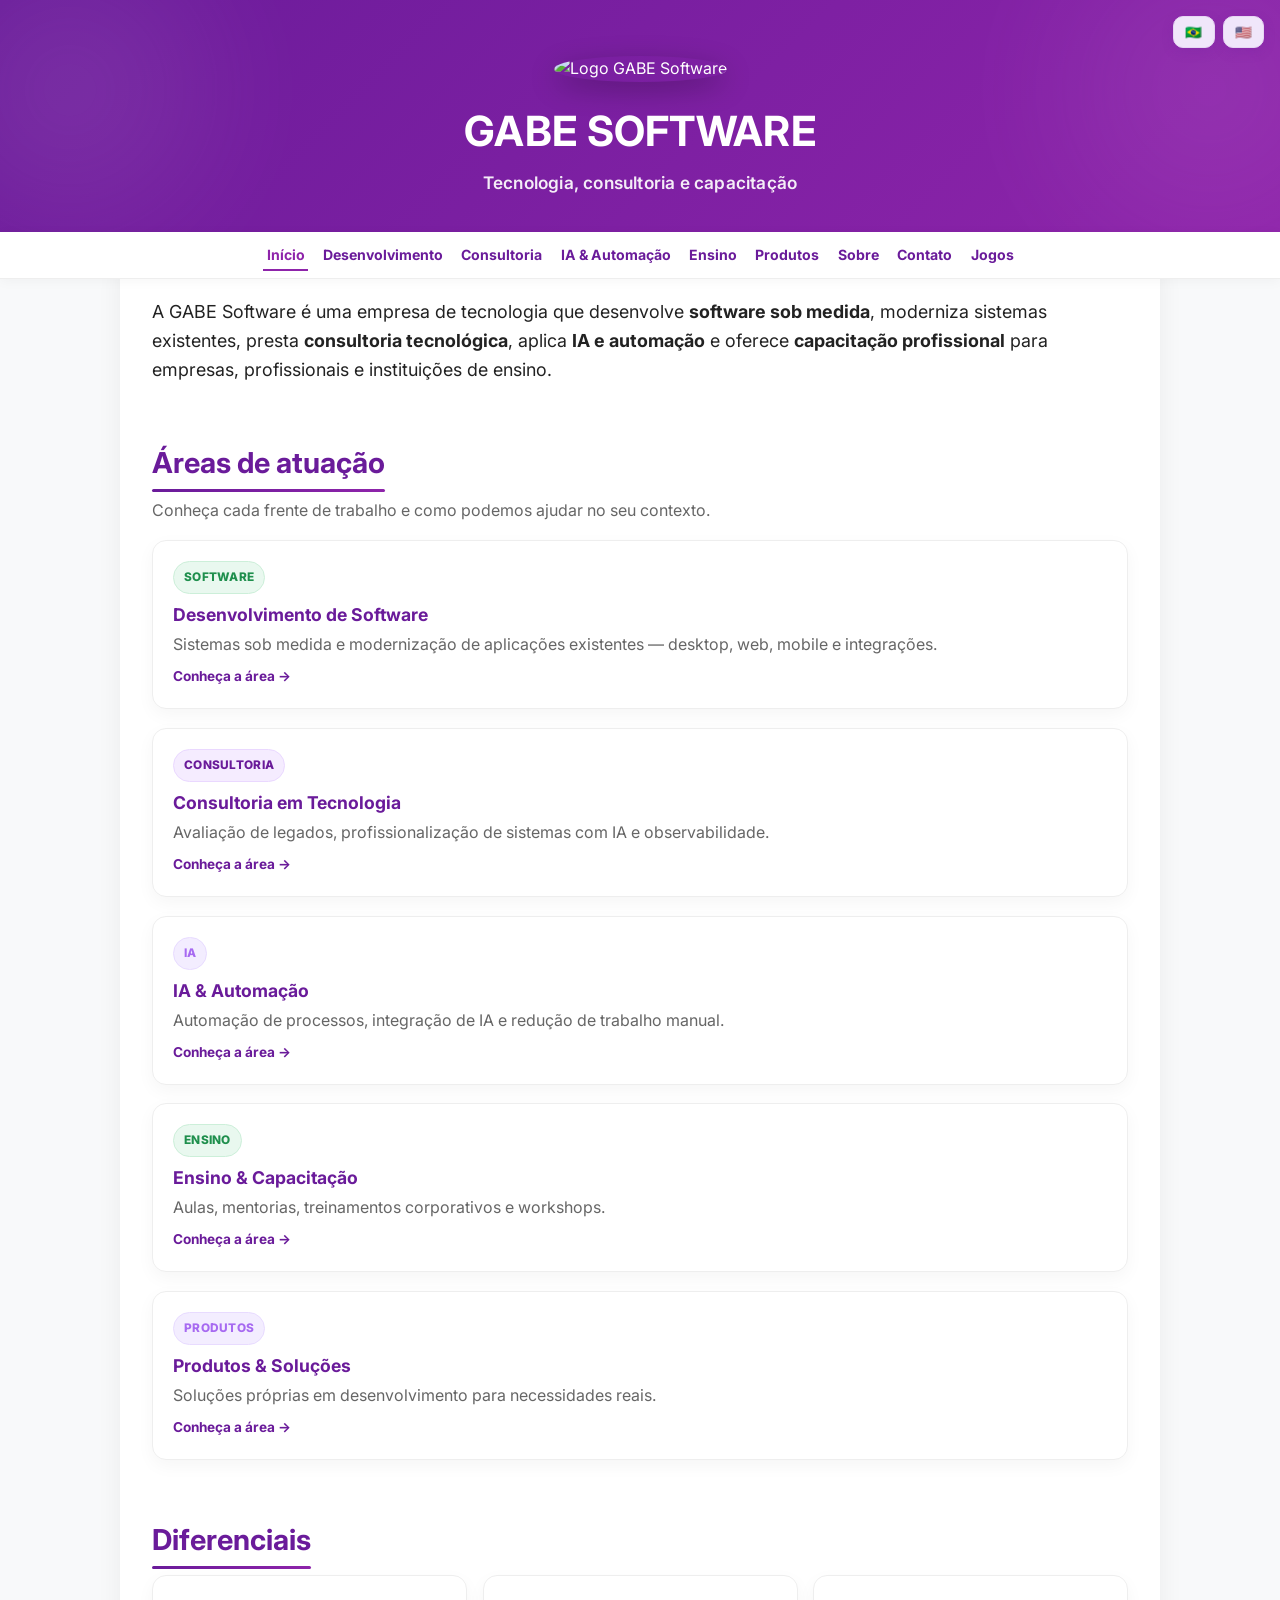
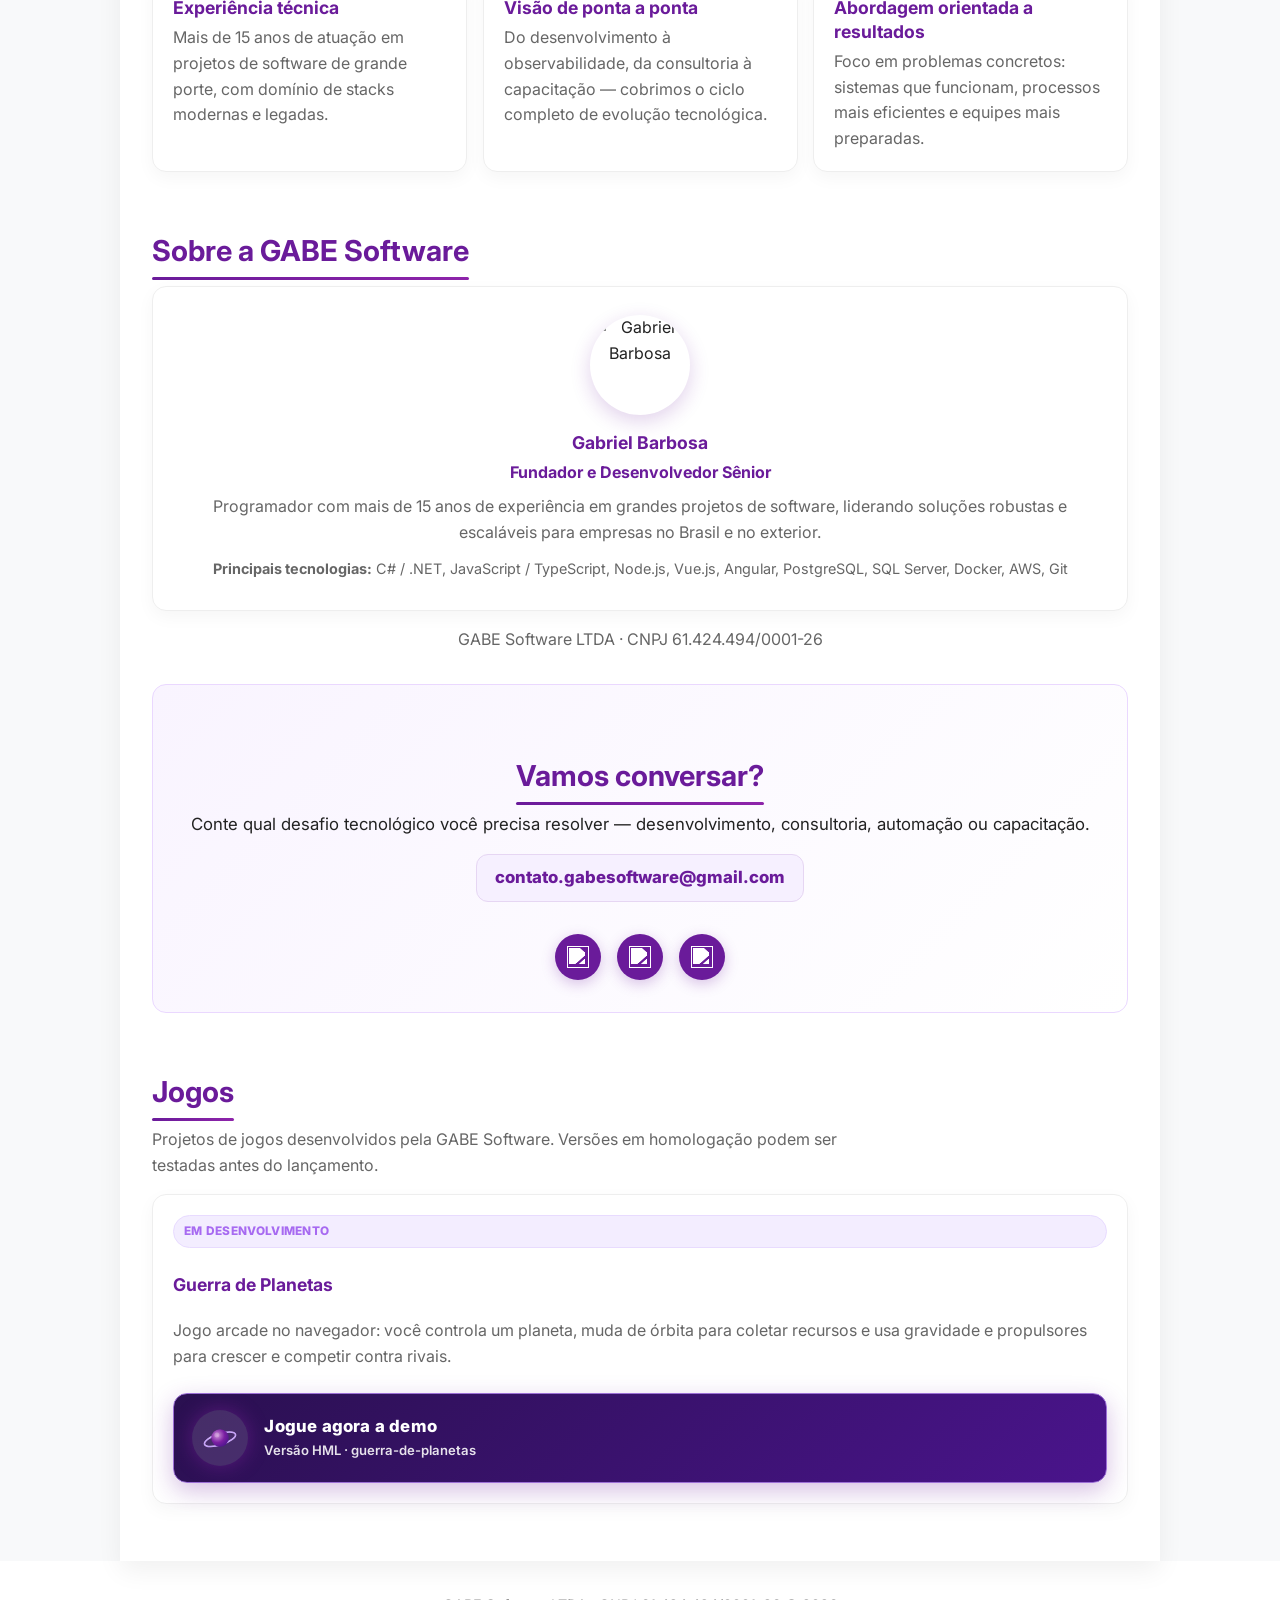
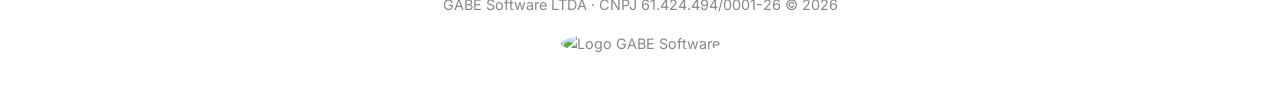
==== index.html @ 39334a06 "Adiciona seção Jogos com demo de Guerra de Planetas e melhora layout das áreas. Inclui CTA com ícone" ====
<!DOCTYPE html>
<html lang="pt-br">
<head>
  <meta charset="UTF-8">
  <meta name="viewport" content="width=device-width, initial-scale=1.0">
  <title>GABE Software — Tecnologia, Consultoria e Capacitação</title>
  <meta name="description" content="GABE Software: desenvolvimento de sistemas sob medida, consultoria em tecnologia, IA & automação e capacitação profissional.">
  <link rel="canonical" href="https://gabesoftware.com.br/">
  <meta property="og:type" content="website">
  <meta property="og:url" content="https://gabesoftware.com.br/">
  <meta property="og:title" content="GABE Software — Tecnologia, Consultoria e Capacitação">
  <meta property="og:description" content="Desenvolvemos software, prestamos consultoria tecnológica, aplicamos IA & automação e oferecemos capacitação profissional.">
  <meta property="og:locale" content="pt_BR">
  <meta name="twitter:card" content="summary">
  <meta name="twitter:title" content="GABE Software — Tecnologia, Consultoria e Capacitação">
  <meta name="twitter:description" content="Desenvolvemos software, prestamos consultoria tecnológica, aplicamos IA & automação e oferecemos capacitação profissional.">
  <link href="https://fonts.googleapis.com/css2?family=Inter:wght@400;600;700;800&display=swap" rel="stylesheet">
  <link rel="stylesheet" href="css/styles.css">
</head>
<body>
  <a class="skip-link" href="#conteudo" id="skip-link">Ir para o conteúdo</a>

  <header>
    <div class="shine" aria-hidden="true"></div>
    <a href="index.html" class="logo-link">
      <img src="https://lh3.googleusercontent.com/a/ACg8ocIJ2pSbI6fZlYWzQ0Q6W_1BLcl6Nfvpz5AfNLEiyL9qdzgXlg0=s324-c-no" alt="Logo GABE Software">
      <h1>GABE SOFTWARE</h1>
    </a>
    <p class="sub" id="hero-sub">Tecnologia, consultoria e capacitação</p>
    <div class="language-buttons">
      <button onclick="setLanguage('pt')" aria-label="Português">🇧🇷</button>
      <button onclick="setLanguage('en')" aria-label="English">🇺🇸</button>
    </div>
  </header>

  <nav class="site-nav" aria-label="Navegação principal">
    <div class="nav-inner">
      <ul>
        <li><a href="index.html" class="active" id="nav-home">Início</a></li>
        <li><a href="desenvolvimento-de-software.html" id="nav-dev">Desenvolvimento</a></li>
        <li><a href="consultoria-em-tecnologia.html" id="nav-cons">Consultoria</a></li>
        <li><a href="ia-e-automacao.html" id="nav-ia">IA & Automação</a></li>
        <li><a href="ensino-e-capacitacao.html" id="nav-ensino">Ensino</a></li>
        <li><a href="produtos.html" id="nav-prod">Produtos</a></li>
        <li><a href="#sobre" id="nav-sobre">Sobre</a></li>
        <li><a href="#contato" id="nav-contato">Contato</a></li>
        <li><a href="#jogos" id="nav-jogos">Jogos</a></li>
      </ul>
    </div>
  </nav>

  <main class="hero" id="conteudo">
    <p id="intro" class="reveal lead">A GABE Software é uma empresa de tecnologia que desenvolve <strong>software sob medida</strong>, moderniza sistemas existentes, presta <strong>consultoria tecnológica</strong>, aplica <strong>IA e automação</strong> e oferece <strong>capacitação profissional</strong> para empresas, profissionais e instituições de ensino.</p>

    <section id="areas" class="section reveal" aria-labelledby="areas-title">
      <h2 id="areas-title">Áreas de atuação</h2>
      <p class="section-intro" id="areas-intro">Conheça cada frente de trabalho e como podemos ajudar no seu contexto.</p>
      <div class="grid cols-areas">
        <div class="card">
          <span class="badge ok" id="area-dev-badge">Software</span>
          <h3 id="area-dev-title">Desenvolvimento de Software</h3>
          <p id="area-dev-desc" class="muted">Sistemas sob medida e modernização de aplicações existentes — desktop, web, mobile e integrações.</p>
          <a class="area-link" href="desenvolvimento-de-software.html" id="area-dev-link">Conheça a área →</a>
        </div>
        <div class="card">
          <span class="badge" id="area-cons-badge">Consultoria</span>
          <h3 id="area-cons-title">Consultoria em Tecnologia</h3>
          <p id="area-cons-desc" class="muted">Avaliação de legados, profissionalização de sistemas com IA e observabilidade.</p>
          <a class="area-link" href="consultoria-em-tecnologia.html" id="area-cons-link">Conheça a área →</a>
        </div>
        <div class="card">
          <span class="badge alt" id="area-ia-badge">IA</span>
          <h3 id="area-ia-title">IA & Automação</h3>
          <p id="area-ia-desc" class="muted">Automação de processos, integração de IA e redução de trabalho manual.</p>
          <a class="area-link" href="ia-e-automacao.html" id="area-ia-link">Conheça a área →</a>
        </div>
        <div class="card">
          <span class="badge ok" id="area-ens-badge">Ensino</span>
          <h3 id="area-ens-title">Ensino & Capacitação</h3>
          <p id="area-ens-desc" class="muted">Aulas, mentorias, treinamentos corporativos e workshops.</p>
          <a class="area-link" href="ensino-e-capacitacao.html" id="area-ens-link">Conheça a área →</a>
        </div>
        <div class="card">
          <span class="badge alt" id="area-prod-badge">Produtos</span>
          <h3 id="area-prod-title">Produtos & Soluções</h3>
          <p id="area-prod-desc" class="muted">Soluções próprias em desenvolvimento para necessidades reais.</p>
          <a class="area-link" href="produtos.html" id="area-prod-link">Conheça a área →</a>
        </div>
      </div>
    </section>

    <section id="diferenciais" class="section reveal" aria-labelledby="diff-title">
      <h2 id="diff-title">Diferenciais</h2>
      <div class="grid cols-3">
        <div class="card">
          <h3 id="diff1-title">Experiência técnica</h3>
          <p id="diff1-desc" class="muted">Mais de 15 anos de atuação em projetos de software de grande porte, com domínio de stacks modernas e legadas.</p>
        </div>
        <div class="card">
          <h3 id="diff2-title">Visão de ponta a ponta</h3>
          <p id="diff2-desc" class="muted">Do desenvolvimento à observabilidade, da consultoria à capacitação — cobrimos o ciclo completo de evolução tecnológica.</p>
        </div>
        <div class="card">
          <h3 id="diff3-title">Abordagem orientada a resultados</h3>
          <p id="diff3-desc" class="muted">Foco em problemas concretos: sistemas que funcionam, processos mais eficientes e equipes mais preparadas.</p>
        </div>
      </div>
    </section>

    <section id="sobre" class="section reveal" aria-labelledby="sobre-title">
      <h2 id="sobre-title">Sobre a GABE Software</h2>
      <div class="card about-card">
        <img src="https://lh3.googleusercontent.com/a/ACg8ocIrb-0xCdJXasK3BKiHQS0TIM_epswzM1bJBRz55nNt8JC6KfsaVQ=s324-c-no" alt="Gabriel Barbosa">
        <h3>Gabriel Barbosa</h3>
        <p class="role" id="about-role">Fundador e Desenvolvedor Sênior</p>
        <p id="about-bio" class="muted">Programador com mais de 15 anos de experiência em grandes projetos de software, liderando soluções robustas e escaláveis para empresas no Brasil e no exterior.</p>
        <p class="tech-tags"><strong id="about-tech-label">Principais tecnologias:</strong> C# / .NET, JavaScript / TypeScript, Node.js, Vue.js, Angular, PostgreSQL, SQL Server, Docker, AWS, Git</p>
      </div>
      <p id="about-company" class="muted" style="margin-top:1rem; text-align:center">GABE Software LTDA · CNPJ 61.424.494/0001-26</p>
    </section>

    <section id="contato" class="section reveal" aria-labelledby="contact-title">
      <div class="cta-box">
        <h2 id="contact-title">Vamos conversar?</h2>
        <p id="contact-desc">Conte qual desafio tecnológico você precisa resolver — desenvolvimento, consultoria, automação ou capacitação.</p>
        <div class="contact">
          <a class="email-link" href="mailto:contato.gabesoftware@gmail.com">contato.gabesoftware@gmail.com</a>
          <div class="social-icons">
            <a href="https://www.linkedin.com/in/gabriel-de-lemos-barbosa/" target="_blank" rel="noopener noreferrer" aria-label="LinkedIn">
              <img src="https://cdn-icons-png.flaticon.com/512/174/174857.png" alt="">
            </a>
            <a href="https://wa.me/5521973036099" target="_blank" rel="noopener noreferrer" aria-label="WhatsApp">
              <img src="https://cdn-icons-png.flaticon.com/512/733/733585.png" alt="">
            </a>
            <a href="https://twitter.com/gabesoftware" target="_blank" rel="noopener noreferrer" aria-label="Twitter/X">
              <img src="https://cdn-icons-png.flaticon.com/512/733/733579.png" alt="">
            </a>
          </div>
        </div>
      </div>
    </section>

    <section id="jogos" class="section reveal" aria-labelledby="jogos-title">
      <h2 id="jogos-title">Jogos</h2>
      <p class="section-intro" id="jogos-intro">Projetos de jogos desenvolvidos pela GABE Software. Versões em homologação podem ser testadas antes do lançamento.</p>
      <div class="grid cols-areas">
        <div class="card game-card">
          <span class="badge alt" id="game-gdp-badge">Em desenvolvimento</span>
          <h3 id="game-gdp-title">Guerra de Planetas</h3>
          <p id="game-gdp-desc" class="muted">Jogo arcade no navegador: você controla um planeta, muda de órbita para coletar recursos e usa gravidade e propulsores para crescer e competir contra rivais.</p>
          <a class="game-demo-link" href="guerra-de-planetas.html" aria-labelledby="game-gdp-link game-gdp-title">
            <span class="game-demo-icon" aria-hidden="true">
              <svg viewBox="0 0 64 64" fill="none" xmlns="http://www.w3.org/2000/svg">
                <ellipse cx="32" cy="34" rx="26" ry="9" stroke="#e1c4ff" stroke-width="2.5" transform="rotate(-18 32 34)" opacity=".95"/>
                <ellipse cx="32" cy="34" rx="26" ry="9" stroke="#b388ff" stroke-width="1.5" transform="rotate(-18 32 34)" opacity=".55"/>
                <circle cx="32" cy="32" r="14" fill="url(#planet-core)"/>
                <circle cx="27" cy="27" r="4" fill="#fff" opacity=".22"/>
                <defs>
                  <radialGradient id="planet-core" cx="0.35" cy="0.35" r="0.75">
                    <stop offset="0%" stop-color="#ce93d8"/>
                    <stop offset="55%" stop-color="#7b1fa2"/>
                    <stop offset="100%" stop-color="#4a148c"/>
                  </radialGradient>
                </defs>
              </svg>
            </span>
            <span class="game-demo-text">
              <span class="game-demo-cta" id="game-gdp-link">Jogue agora a demo</span>
              <span class="game-demo-hint" id="game-gdp-hint">Versão HML · guerra-de-planetas</span>
            </span>
          </a>
        </div>
      </div>
    </section>
  </main>

  <footer>
    GABE Software LTDA · CNPJ 61.424.494/0001-26 © <span id="year"></span><br>
    <img class="footer-logo" src="https://lh3.googleusercontent.com/a/ACg8ocIJ2pSbI6fZlYWzQ0Q6W_1BLcl6Nfvpz5AfNLEiyL9qdzgXlg0=s324-c-no" alt="Logo GABE Software">
  </footer>

  <script src="js/common.js"></script>
  <script>
    const pageTranslations = {
      pt: {
        metaTitle: 'GABE Software — Tecnologia, Consultoria e Capacitação',
        metaDesc: 'GABE Software: desenvolvimento de sistemas sob medida, consultoria em tecnologia, IA & automação e capacitação profissional.',
        ogTitle: 'GABE Software — Tecnologia, Consultoria e Capacitação',
        ogDesc: 'Desenvolvemos software, prestamos consultoria tecnológica, aplicamos IA & automação e oferecemos capacitação profissional.',
        contactDesc: 'Conte qual desafio tecnológico você precisa resolver — desenvolvimento, consultoria, automação ou capacitação.',
        intro: 'A GABE Software é uma empresa de tecnologia que desenvolve <strong>software sob medida</strong>, moderniza sistemas existentes, presta <strong>consultoria tecnológica</strong>, aplica <strong>IA e automação</strong> e oferece <strong>capacitação profissional</strong> para empresas, profissionais e instituições de ensino.',
        areasTitle: 'Áreas de atuação',
        areasIntro: 'Conheça cada frente de trabalho e como podemos ajudar no seu contexto.',
        areaDevBadge: 'Software', areaDevTitle: 'Desenvolvimento de Software', areaDevDesc: 'Sistemas sob medida e modernização de aplicações existentes — desktop, web, mobile e integrações.', areaDevLink: 'Conheça a área →',
        areaConsBadge: 'Consultoria', areaConsTitle: 'Consultoria em Tecnologia', areaConsDesc: 'Avaliação de legados, profissionalização de sistemas com IA e observabilidade.', areaConsLink: 'Conheça a área →',
        areaIaBadge: 'IA', areaIaTitle: 'IA & Automação', areaIaDesc: 'Automação de processos, integração de IA e redução de trabalho manual.', areaIaLink: 'Conheça a área →',
        areaEnsBadge: 'Ensino', areaEnsTitle: 'Ensino & Capacitação', areaEnsDesc: 'Aulas, mentorias, treinamentos corporativos e workshops.', areaEnsLink: 'Conheça a área →',
        areaProdBadge: 'Produtos', areaProdTitle: 'Produtos & Soluções', areaProdDesc: 'Soluções próprias em desenvolvimento para necessidades reais.', areaProdLink: 'Conheça a área →',
        diffTitle: 'Diferenciais',
        diff1Title: 'Experiência técnica', diff1Desc: 'Mais de 15 anos de atuação em projetos de software de grande porte, com domínio de stacks modernas e legadas.',
        diff2Title: 'Visão de ponta a ponta', diff2Desc: 'Do desenvolvimento à observabilidade, da consultoria à capacitação — cobrimos o ciclo completo de evolução tecnológica.',
        diff3Title: 'Abordagem orientada a resultados', diff3Desc: 'Foco em problemas concretos: sistemas que funcionam, processos mais eficientes e equipes mais preparadas.',
        sobreTitle: 'Sobre a GABE Software',
        aboutRole: 'Fundador e Desenvolvedor Sênior',
        aboutBio: 'Programador com mais de 15 anos de experiência em grandes projetos de software, liderando soluções robustas e escaláveis para empresas no Brasil e no exterior.',
        aboutTechLabel: 'Principais tecnologias:',
        aboutCompany: 'GABE Software LTDA · CNPJ 61.424.494/0001-26',
        contactTitle: 'Vamos conversar?',
        navJogos: 'Jogos',
        jogosTitle: 'Jogos',
        jogosIntro: 'Projetos de jogos desenvolvidos pela GABE Software. Versões em homologação podem ser testadas antes do lançamento.',
        gameGdpBadge: 'Em desenvolvimento',
        gameGdpTitle: 'Guerra de Planetas',
        gameGdpDesc: 'Jogo arcade no navegador: você controla um planeta, muda de órbita para coletar recursos e usa gravidade e propulsores para crescer e competir contra rivais.',
        gameGdpLink: 'Jogue agora a demo',
        gameGdpHint: 'Versão HML · guerra-de-planetas'
      },
      en: {
        metaTitle: 'GABE Software — Technology, Consulting and Training',
        metaDesc: 'GABE Software: custom software development, technology consulting, AI & automation, and professional training.',
        ogTitle: 'GABE Software — Technology, Consulting and Training',
        ogDesc: 'We build software, provide technology consulting, apply AI & automation, and offer professional training.',
        contactDesc: 'Tell us what technology challenge you need to solve — development, consulting, automation, or training.',
        intro: 'GABE Software is a technology company that builds <strong>custom software</strong>, modernizes existing systems, provides <strong>technology consulting</strong>, applies <strong>AI and automation</strong>, and offers <strong>professional training</strong> for companies, professionals, and educational institutions.',
        areasTitle: 'Areas of expertise',
        areasIntro: 'Explore each area of work and how we can help in your context.',
        areaDevBadge: 'Software', areaDevTitle: 'Software Development', areaDevDesc: 'Custom systems and modernization of existing applications — desktop, web, mobile, and integrations.', areaDevLink: 'Explore area →',
        areaConsBadge: 'Consulting', areaConsTitle: 'Technology Consulting', areaConsDesc: 'Legacy assessment, AI system professionalization, and observability.', areaConsLink: 'Explore area →',
        areaIaBadge: 'AI', areaIaTitle: 'AI & Automation', areaIaDesc: 'Process automation, AI integration, and reduced manual work.', areaIaLink: 'Explore area →',
        areaEnsBadge: 'Training', areaEnsTitle: 'Education & Training', areaEnsDesc: 'Classes, mentoring, corporate training, and workshops.', areaEnsLink: 'Explore area →',
        areaProdBadge: 'Products', areaProdTitle: 'Products & Solutions', areaProdDesc: 'In-house solutions in development for real needs.', areaProdLink: 'Explore area →',
        diffTitle: 'Highlights',
        diff1Title: 'Technical experience', diff1Desc: 'Over 15 years working on large-scale software projects, with expertise in both modern and legacy stacks.',
        diff2Title: 'End-to-end perspective', diff2Desc: 'From development to observability, consulting to training — we cover the full technology evolution cycle.',
        diff3Title: 'Results-oriented approach', diff3Desc: 'Focus on concrete problems: working systems, more efficient processes, and better-prepared teams.',
        sobreTitle: 'About GABE Software',
        aboutRole: 'Founder and Senior Developer',
        aboutBio: 'Developer with over 15 years of experience in large software projects, leading robust and scalable solutions for companies in Brazil and abroad.',
        aboutTechLabel: 'Key technologies:',
        aboutCompany: 'GABE Software LTDA · CNPJ 61.424.494/0001-26',
        contactTitle: 'Let\'s talk?',
        navJogos: 'Games',
        jogosTitle: 'Games',
        jogosIntro: 'Game projects developed by GABE Software. Staging builds can be tried before release.',
        gameGdpBadge: 'In development',
        gameGdpTitle: 'Guerra de Planetas',
        gameGdpDesc: 'Browser arcade game: control a planet, shift orbits to collect resources, and use gravity and thrusters to grow and compete against rivals.',
        gameGdpLink: 'Play the demo now',
        gameGdpHint: 'HML build · guerra-de-planetas'
      }
    };

    const pageTextIds = [
      ['intro','intro'], ['areas-title','areasTitle'], ['areas-intro','areasIntro'],
      ['area-dev-badge','areaDevBadge'], ['area-dev-title','areaDevTitle'], ['area-dev-desc','areaDevDesc'], ['area-dev-link','areaDevLink'],
      ['area-cons-badge','areaConsBadge'], ['area-cons-title','areaConsTitle'], ['area-cons-desc','areaConsDesc'], ['area-cons-link','areaConsLink'],
      ['area-ia-badge','areaIaBadge'], ['area-ia-title','areaIaTitle'], ['area-ia-desc','areaIaDesc'], ['area-ia-link','areaIaLink'],
      ['area-ens-badge','areaEnsBadge'], ['area-ens-title','areaEnsTitle'], ['area-ens-desc','areaEnsDesc'], ['area-ens-link','areaEnsLink'],
      ['area-prod-badge','areaProdBadge'], ['area-prod-title','areaProdTitle'], ['area-prod-desc','areaProdDesc'], ['area-prod-link','areaProdLink'],
      ['diff-title','diffTitle'], ['diff1-title','diff1Title'], ['diff1-desc','diff1Desc'], ['diff2-title','diff2Title'], ['diff2-desc','diff2Desc'], ['diff3-title','diff3Title'], ['diff3-desc','diff3Desc'],
      ['sobre-title','sobreTitle'], ['about-role','aboutRole'], ['about-bio','aboutBio'], ['about-tech-label','aboutTechLabel'], ['about-company','aboutCompany'],
      ['nav-jogos','navJogos'], ['jogos-title','jogosTitle'], ['jogos-intro','jogosIntro'],
      ['game-gdp-badge','gameGdpBadge'], ['game-gdp-title','gameGdpTitle'], ['game-gdp-desc','gameGdpDesc'], ['game-gdp-link','gameGdpLink'], ['game-gdp-hint','gameGdpHint'],
      ['contact-title','contactTitle'], ['contact-desc','contactDesc']
    ];

    function setLanguage(lang) {
      applySiteLanguage(lang, pageTranslations, pageTextIds);
    }
  </script>
</body>
</html>
---- css/styles.css ----
* { margin: 0; padding: 0; box-sizing: border-box; font-family: 'Inter', sans-serif; }
:root{
  --purple:#6a1b9a; --purple-2:#8e24aa; --ink:#222; --bg:#f8f9fa; --card:#fff; --muted:#666; --border:#eee;
  --radius:14px; --shadow:0 10px 26px rgba(0,0,0,.06); --shadow-soft:0 6px 18px rgba(0,0,0,.04);
  --speed:220ms; --curve:cubic-bezier(.2,.8,.2,1);
}
html { scroll-behavior: smooth; }
body { background-color: var(--bg); color: var(--ink); line-height: 1.6; overflow-x:hidden }

.skip-link { position:absolute; left:-9999px; top:auto; width:1px; height:1px; overflow:hidden; }
.skip-link:focus { position:fixed; top:1rem; left:1rem; width:auto; height:auto; padding:.6rem 1rem; background:#fff; color:var(--purple); border-radius:8px; z-index:100; box-shadow:var(--shadow); font-weight:700; }

header { position:relative; background: linear-gradient(135deg, var(--purple), var(--purple-2)); color: #fff; padding: 3.5rem 2rem 2.25rem; text-align: center; overflow:hidden; }
header:before, header:after{content:""; position:absolute; border-radius:50%; filter:blur(40px); opacity:.28; pointer-events:none}
header:before{width:420px; height:420px; left:-140px; top:-120px; background: radial-gradient(closest-side, #ffffff55, transparent)}
header:after{width:460px; height:460px; right:-160px; top:-140px; background: radial-gradient(closest-side, #ffd7ff55, transparent)}
.shine{ position:absolute; inset:0; background:linear-gradient(120deg, transparent 35%, rgba(255,255,255,.18), transparent 65%); transform:translateX(-100%); animation: shine 10s linear infinite; mix-blend-mode:soft-light }
@keyframes shine{ to{ transform:translateX(100%)} }

header img { width: 96px; height: 96px; border-radius: 50%; margin-bottom: 1rem; object-fit: cover; box-shadow:0 8px 28px rgba(0,0,0,.25); transform: translateZ(0); }
header a.logo-link { display:inline-block; text-decoration:none; color:inherit; }
h1 { font-size: clamp(2rem, 4.6vw, 2.6rem); margin-bottom: .35rem; letter-spacing: .3px; }
.sub{ opacity:.92; font-weight:600; letter-spacing:.2px; font-size: clamp(.95rem, 2.2vw, 1.08rem); max-width:640px; margin:0 auto; line-height:1.5 }

.language-buttons { position: absolute; top: 1rem; right: 1rem; display: flex; gap: .5rem; z-index:2 }
.language-buttons button { background-color: #f0e6fa; color: var(--purple); border: 1px solid #e6d6f3; padding: 0.45rem 0.7rem; border-radius: 10px; font-weight: 700; cursor: pointer; transition: transform var(--speed) var(--curve), background-color var(--speed) var(--curve), box-shadow var(--speed) var(--curve); box-shadow:0 4px 12px rgba(106,27,154,.18) }
.language-buttons button:hover { background: #e6d6f3; transform: translateY(-1px); }

.site-nav { background: rgba(255,255,255,.97); border-bottom:1px solid var(--border); position:sticky; top:0; z-index:50; backdrop-filter:blur(8px); box-shadow:0 2px 12px rgba(0,0,0,.04) }
.nav-inner { max-width:1040px; margin:0 auto; padding:.65rem 1rem }
.site-nav ul { list-style:none; display:flex; flex-wrap:wrap; justify-content:center; gap:.35rem .75rem }
.site-nav a { color:var(--purple); text-decoration:none; font-size:.88rem; font-weight:700; padding:.35rem .2rem; border-bottom:2px solid transparent; transition:border-color var(--speed) var(--curve), color var(--speed) var(--curve), background var(--speed) var(--curve); white-space:nowrap }
.site-nav a:hover, .site-nav a:focus { border-bottom-color:var(--purple-2); color:var(--purple-2) }
.site-nav a.active { color:var(--purple-2); border-bottom-color:var(--purple-2) }

.hero { background-color: var(--card); padding: 3.2rem 2rem 3.5rem; margin-top: -2rem; border-radius: 18px 18px 0 0; box-shadow: var(--shadow); max-width: 1040px; margin-left: auto; margin-right: auto; position:relative }
.hero > p, .lead { font-size: 1.12rem; margin-bottom: 1.25rem; color:var(--ink) }

h2 { font-size: clamp(1.4rem, 2.8vw, 1.8rem); margin-top: 2.25rem; margin-bottom: .75rem; color: var(--purple); position:relative; display:inline-block }
h2:after{ content:""; position:absolute; left:0; bottom:-6px; height:3px; width:0; background: linear-gradient(90deg, var(--purple), var(--purple-2)); border-radius:999px; transition:width var(--speed) var(--curve) }
section.reveal.in h2:after, .page-title.reveal.in:after { width:100% }

h3 { font-size: 1.1rem; color: var(--purple); margin-bottom: .35rem; line-height:1.35 }

.section { margin-top: 1.25rem; scroll-margin-top: 4rem; }
.section-intro { color:var(--muted); margin-bottom:1rem; max-width:720px }

.breadcrumb { font-size:.85rem; color:var(--muted); margin-bottom:1.25rem }
.breadcrumb a { color:var(--purple); text-decoration:none; font-weight:600 }
.breadcrumb a:hover { text-decoration:underline }

.page-title { font-size: clamp(1.5rem, 3vw, 2rem); color:var(--purple); margin:0 0 .75rem; position:relative; display:inline-block }
.page-title:after{ content:""; position:absolute; left:0; bottom:-6px; height:3px; width:0; background: linear-gradient(90deg, var(--purple), var(--purple-2)); border-radius:999px; transition:width var(--speed) var(--curve) }

.card { background: var(--card); border: 1px solid var(--border); border-radius: var(--radius); padding: 1.25rem; box-shadow: var(--shadow-soft); transition: transform var(--speed) var(--curve), box-shadow var(--speed) var(--curve), border-color var(--speed) var(--curve); will-change: transform; height:100% }
.card:hover{ transform: translateY(-3px); box-shadow: var(--shadow); border-color:#e7dbff }
.card p:last-child { margin-bottom:0 }

.badge{ display:inline-block; font-size:.74rem; font-weight:800; color: var(--purple); background:#f5ecff; border:1px solid #ead8ff; padding:.38rem .62rem; border-radius:999px; margin-bottom:.55rem; letter-spacing:.3px; text-transform:uppercase }
.badge.alt{ color:#a76af1; background:#f3edff; border-color:#e8dbff }
.badge.ok{ color:#1f8f4d; background:#e9f8ef; border-color:#ccefd9 }

.grid { display: grid; gap: 1rem; }
@media (min-width: 820px) {
  .grid.cols-3 { grid-template-columns: repeat(3, 1fr); }
  .grid.cols-2 { grid-template-columns: repeat(2, 1fr); }
    .grid.cols-5 { grid-template-columns: repeat(5, 1fr); }
    }
    .grid.cols-areas { grid-template-columns: 1fr; gap: 1.15rem; }
@media (max-width: 819px) {
  .grid.cols-3, .grid.cols-2, .grid.cols-5 { grid-template-columns: 1fr; }
}
@media (min-width: 600px) and (max-width: 819px) {
  .grid.cols-5 { grid-template-columns: repeat(2, 1fr); }
}

.service-list { list-style:none; margin:.5rem 0 0; padding:0 }
.service-list li { position:relative; padding:.35rem 0 .35rem 1.1rem; color:var(--muted); font-size:.95rem }
.service-list li:before { content:""; position:absolute; left:0; top:.72rem; width:6px; height:6px; border-radius:50%; background:var(--purple-2) }

.area-link { display:inline-block; margin-top:.5rem; font-size:.85rem; font-weight:700; color:var(--purple); text-decoration:none }
.area-link:hover { text-decoration:underline }

.game-card { display:flex; flex-direction:column; gap:1rem; }
.game-demo-link {
  display:flex; align-items:center; gap:1rem; margin-top:.5rem; padding:1rem 1.15rem;
  background: linear-gradient(135deg, #2a1050, #4a148c); border:1px solid #9c6fd6; border-radius:var(--radius);
  text-decoration:none; color:#fff; box-shadow:0 8px 24px rgba(106,27,154,.28);
  transition: transform var(--speed) var(--curve), box-shadow var(--speed) var(--curve), border-color var(--speed) var(--curve);
}
.game-demo-link:hover { transform: translateY(-2px); box-shadow:0 12px 28px rgba(106,27,154,.35); border-color:#c9a8f0; }
.game-demo-link:focus { outline:2px solid var(--purple-2); outline-offset:2px; }
.game-demo-icon {
  flex:none; width:56px; height:56px; display:flex; align-items:center; justify-content:center;
  background:rgba(255,255,255,.12); border-radius:50%; box-shadow:0 0 20px rgba(142,36,170,.45);
}
.game-demo-icon svg { width:40px; height:40px; display:block; }
.game-demo-text { display:flex; flex-direction:column; align-items:flex-start; gap:.2rem; min-width:0; }
.game-demo-cta { font-size:1.05rem; font-weight:800; letter-spacing:.2px; line-height:1.25; }
.game-demo-hint { font-size:.82rem; opacity:.88; font-weight:600; }
@media (max-width: 767px) {
  .game-demo-link { padding:.9rem 1rem; gap:.85rem; }
  .game-demo-icon { width:50px; height:50px; }
  .game-demo-icon svg { width:36px; height:36px; }
  .game-demo-cta { font-size:.98rem; }
}
@media (hover: none) {
  .game-demo-link:hover { transform:none; }
}

.about-card { display:flex; flex-direction:column; align-items:center; text-align:center; padding:1.75rem }
.about-card img { width:100px; height:100px; border-radius:50%; object-fit:cover; margin-bottom:1rem; box-shadow:0 6px 20px rgba(106,27,154,.2) }
.about-card .role { font-weight:700; color:var(--purple); margin-bottom:.5rem }
.tech-tags { font-size:.9rem; color:var(--muted); margin-top:.75rem; line-height:1.7 }

.products-placeholder { text-align:center; padding:2rem 1.5rem; border:2px dashed #e0d0f0; border-radius:var(--radius); background:#faf7ff }
.products-placeholder p { color:var(--muted); font-size:1.05rem; max-width:520px; margin:0 auto }

.cta-box { background: linear-gradient(135deg, #f9f4ff, #fff); border:1px solid #ead8ff; border-radius:var(--radius); padding:2rem 1.5rem; text-align:center; margin-top:2rem }
.cta-box p { margin-bottom:1rem; font-size:1.05rem }

.contact { text-align: center; margin-top: 1rem; }
.email-link { color: var(--purple); font-weight: 800; font-size: 1.05rem; text-decoration: none; background: #f6f0ff; padding: 0.7rem 1.1rem; border-radius: 12px; display: inline-block; margin-bottom: 1rem; border:1px solid #e6d6f3; transition: transform var(--speed) var(--curve), background var(--speed) var(--curve); max-width:100%; overflow-wrap:anywhere; word-break:break-word; text-align:center; line-height:1.4 }
.email-link:hover { background: #efe2ff; transform: translateY(-1px) }

.social-icons { display: flex; justify-content: center; gap: 1rem; margin-top: 1rem; }
.social-icons a { display: inline-flex; width: 46px; height: 46px; border-radius: 50%; overflow: hidden; background-color: var(--purple); align-items: center; justify-content: center; box-shadow:0 4px 14px rgba(106,27,154,.25); transition: transform var(--speed) var(--curve) }
.social-icons a:hover{ transform: translateY(-2px) }
.social-icons img { width: 22px; height: 22px; object-fit: cover; filter: brightness(0) invert(1); }

footer { background-color: #ffffff; padding: 2rem 1rem; text-align: center; color: #888; font-size: 0.9rem; }
.footer-logo { margin-top: 1rem; width: 50px; height: 50px; border-radius: 50%; object-fit: cover; }
.muted{ color: var(--muted) }

.reveal{ opacity:0; transform: translateY(10px); transition: opacity 420ms var(--curve), transform 420ms var(--curve) }
.reveal.in{ opacity:1; transform: translateY(0) }

@media (max-width: 767px) {
  header { padding: 4.25rem 1rem 1.75rem; }
  header img { width: 72px; height: 72px; margin-bottom: .75rem; }
  h1 { font-size: 1.65rem; letter-spacing: .2px; }
  .sub { font-size: .9rem; padding: 0 .25rem; line-height: 1.45; }
  .language-buttons { top: .65rem; right: .65rem; }
  .language-buttons button { padding: .4rem .55rem; font-size: .95rem; }

  .nav-inner {
    padding: .5rem 0;
    overflow-x: auto;
    -webkit-overflow-scrolling: touch;
    scrollbar-width: none;
    mask-image: linear-gradient(to right, transparent, #000 12px, #000 calc(100% - 12px), transparent);
    -webkit-mask-image: linear-gradient(to right, transparent, #000 12px, #000 calc(100% - 12px), transparent);
  }
  .nav-inner::-webkit-scrollbar { display: none; }
  .site-nav ul {
    flex-wrap: nowrap;
    justify-content: flex-start;
    gap: .4rem;
    padding: 0 1rem;
    width: max-content;
    min-width: 100%;
  }
  .site-nav a {
    font-size: .8rem;
    padding: .45rem .75rem;
    border-bottom: none;
    background: #f5ecff;
    border: 1px solid #ead8ff;
    border-radius: 999px;
  }
  .site-nav a:hover, .site-nav a:focus, .site-nav a.active {
    background: #efe2ff;
    border-color: #dcc8f5;
    border-bottom: none;
  }

  .hero {
    padding: 1.5rem 1rem 2.25rem;
    margin-top: -1rem;
    border-radius: 14px 14px 0 0;
    width: 100%;
  }
  .hero > p, .lead { font-size: .98rem; line-height: 1.55; }
  h2, .page-title { display: block; font-size: 1.3rem; margin-top: 1.75rem; margin-bottom: .65rem; }
  h3 { font-size: 1rem; }
  .section { scroll-margin-top: 3.25rem; margin-top: .75rem; }
  .section-intro { font-size: .92rem; line-height: 1.55; }
  .card { padding: 1rem; }
  .card:hover { transform: none; box-shadow: var(--shadow-soft); border-color: var(--border); }
  .badge { font-size: .68rem; padding: .32rem .55rem; }
  .service-list li { font-size: .9rem; }
  .area-link { font-size: .82rem; }
  .cta-box { padding: 1.35rem 1rem; margin-top: 1.5rem; }
  .cta-box p { font-size: .95rem; }
  .email-link { font-size: .85rem; padding: .65rem .85rem; width: 100%; }
  .products-placeholder { padding: 1.35rem 1rem; }
  .products-placeholder p { font-size: .95rem; }
  .about-card { padding: 1.25rem 1rem; }
  .tech-tags { font-size: .85rem; }
  footer { font-size: .82rem; padding: 1.5rem .75rem; line-height: 1.5; }
}

@media (max-width: 380px) {
  h1 { font-size: 1.45rem; }
  .site-nav a { font-size: .75rem; padding: .4rem .6rem; }
}

@media (min-width: 768px) and (max-width: 819px) {
  .grid.cols-5 { grid-template-columns: repeat(2, 1fr); }
  .hero { padding: 2.5rem 1.5rem 3rem; }
}

@media (hover: none) {
  .card:hover { transform: none; }
  .email-link:hover, .social-icons a:hover, .language-buttons button:hover { transform: none; }
}

@media (prefers-reduced-motion: reduce){
  html { scroll-behavior: auto; }
  .shine{ animation:none }
  .card, .email-link, .social-icons a{ transition:none }
  .reveal{ opacity:1; transform:none }
}
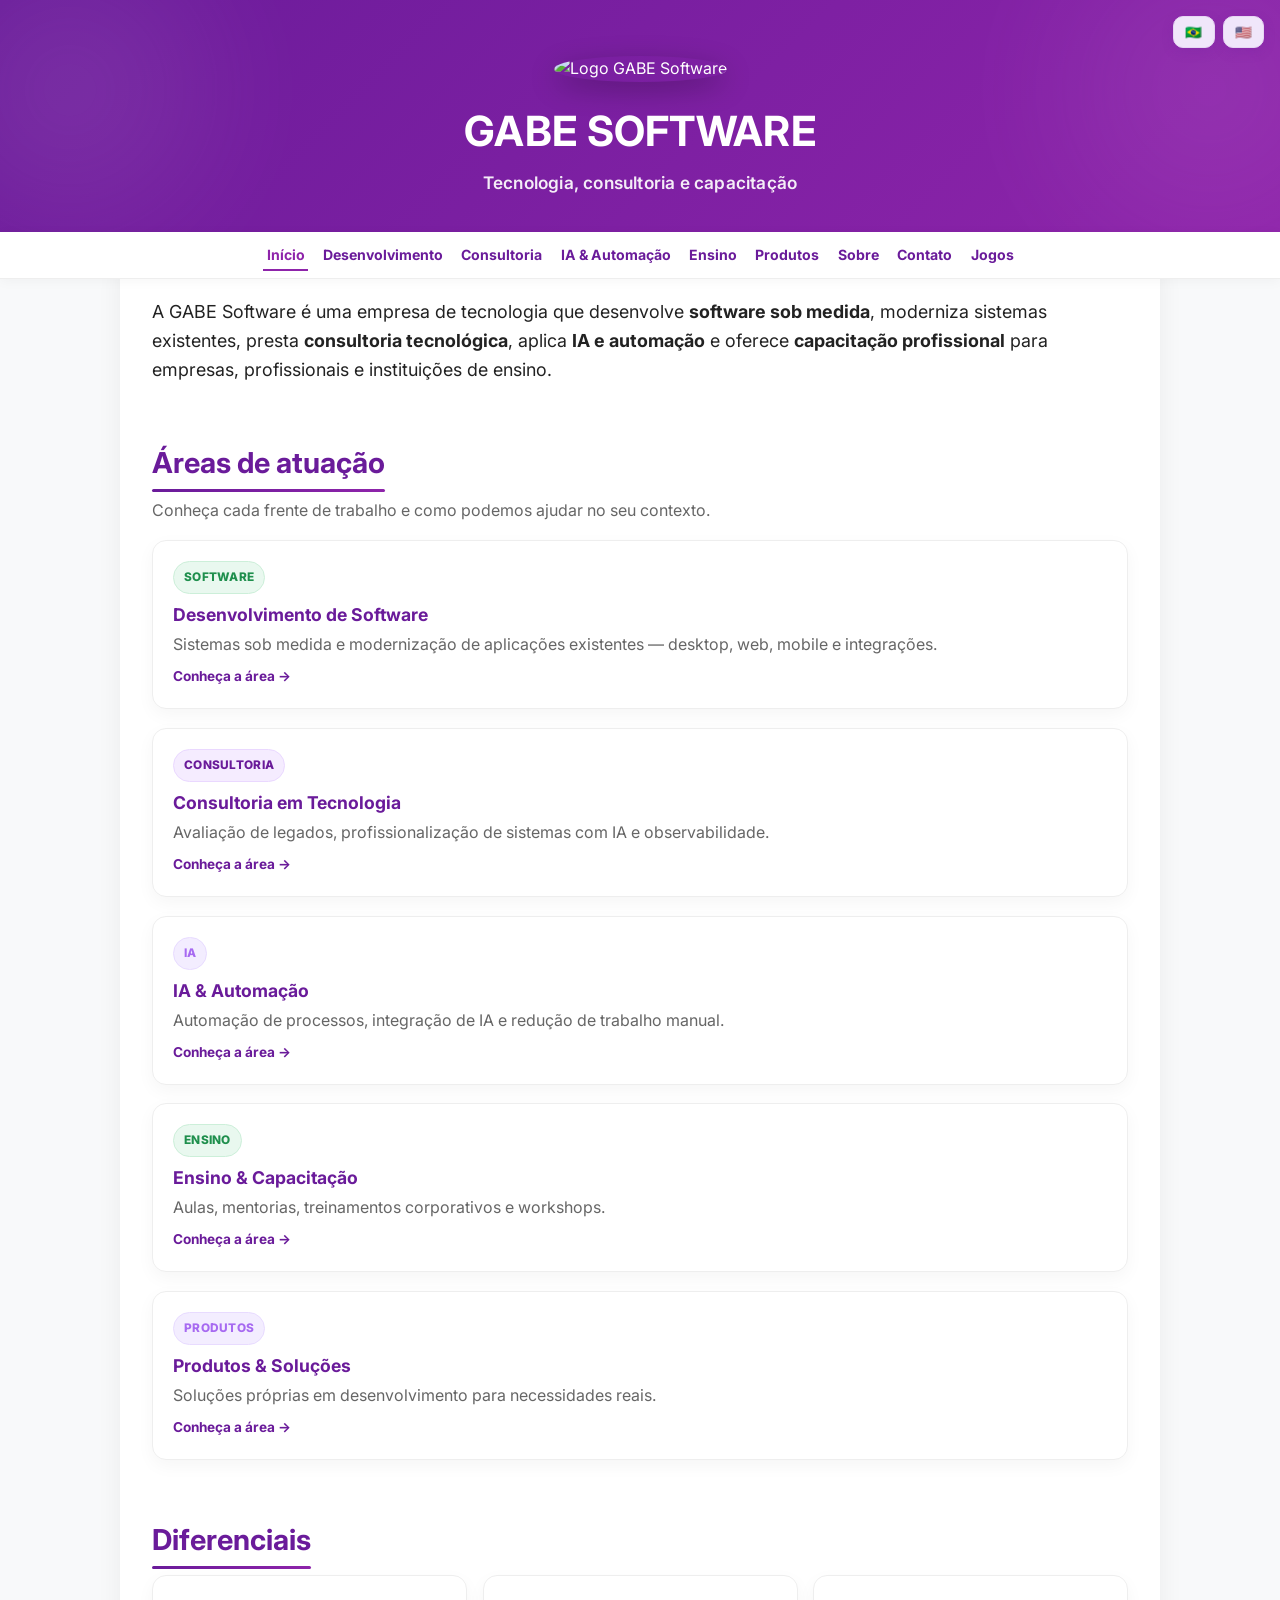
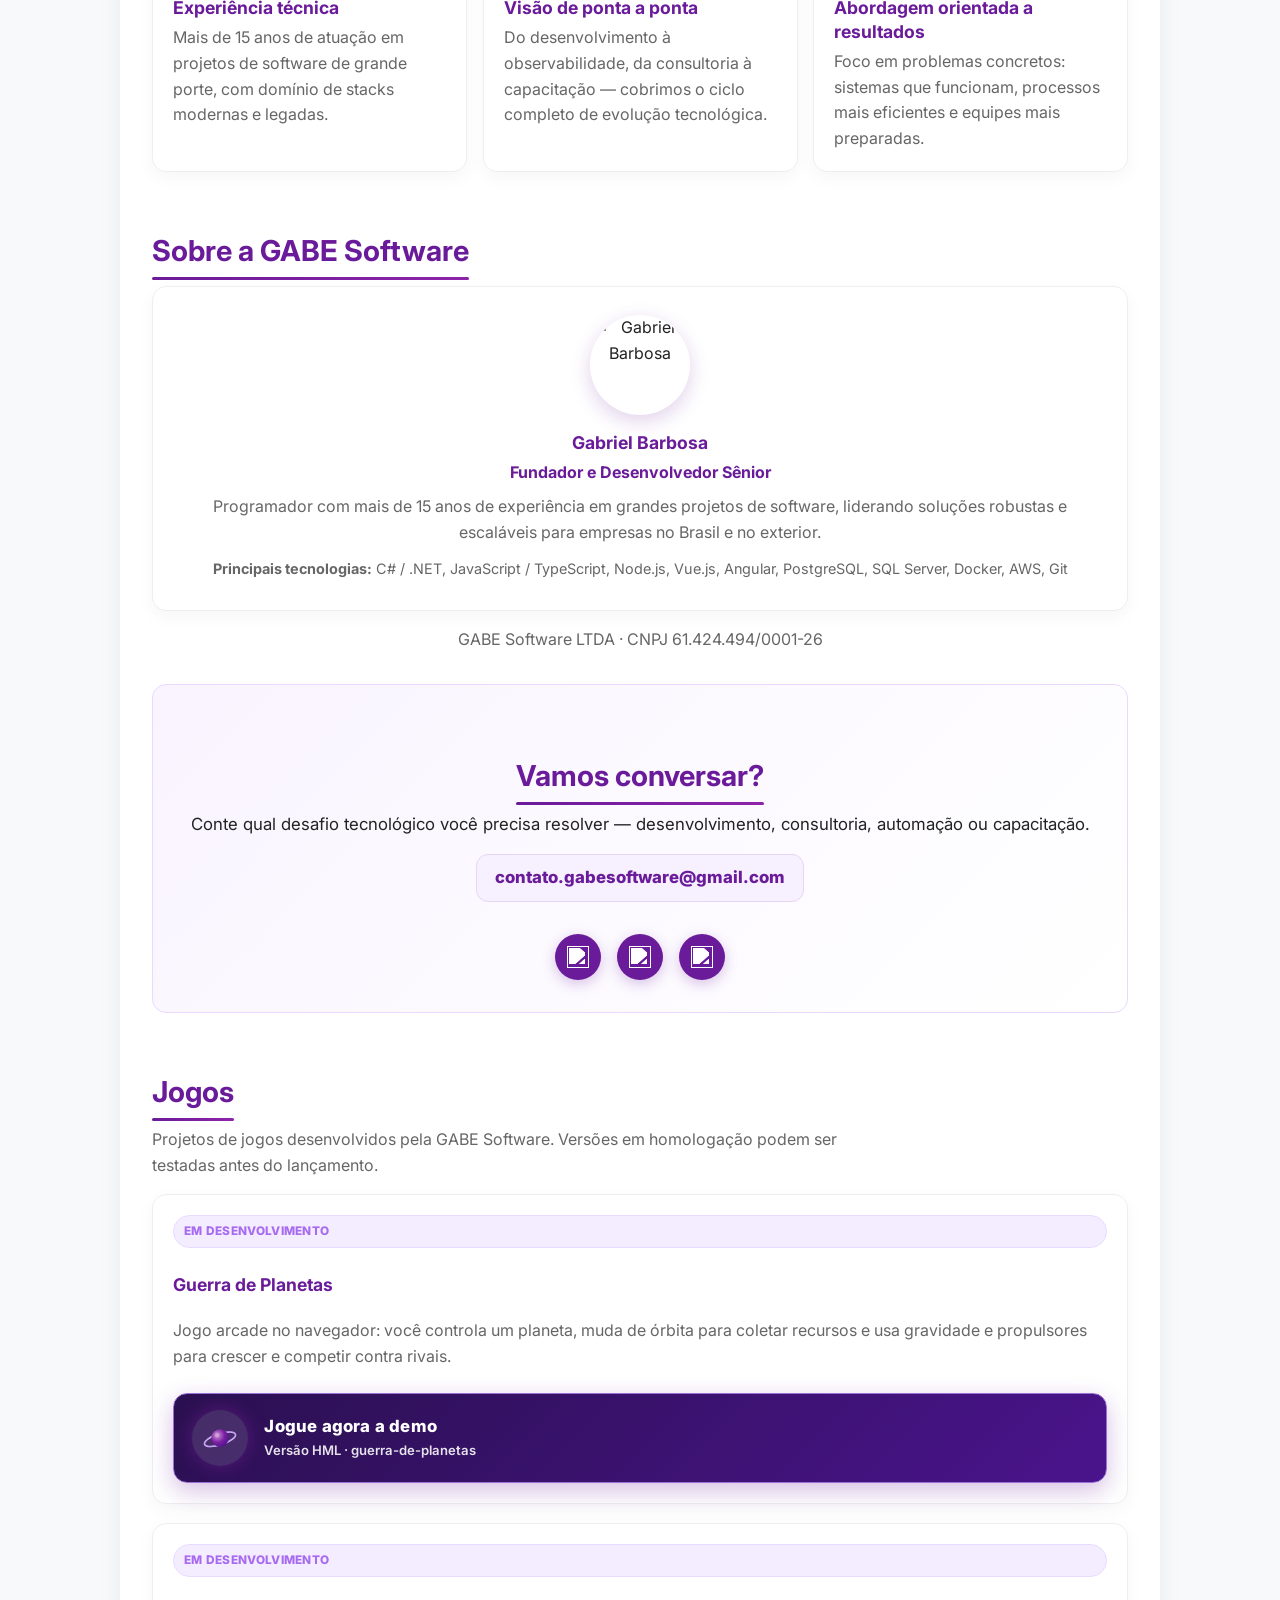
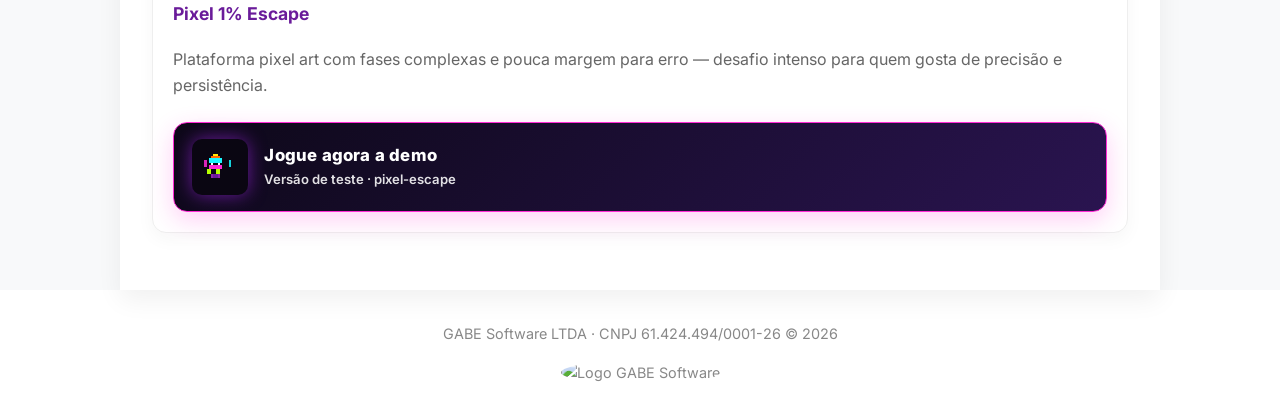
==== commit d458eb3b: "Adiciona Pixel 1% Escape na seção Jogos com CTA e ícone pixel art. Inclui link para pixel-escape.htm" ====
--- a/index.html
+++ b/index.html
@@ -167,6 +167,34 @@
             <span class="game-demo-text">
               <span class="game-demo-cta" id="game-gdp-link">Jogue agora a demo</span>
               <span class="game-demo-hint" id="game-gdp-hint">Versão HML · guerra-de-planetas</span>
+            </span>
+          </a>
+        </div>
+        <div class="card game-card">
+          <span class="badge alt" id="game-pe-badge">Em desenvolvimento</span>
+          <h3 id="game-pe-title">Pixel 1% Escape</h3>
+          <p id="game-pe-desc" class="muted">Plataforma pixel art com fases complexas e pouca margem para erro — desafio intenso para quem gosta de precisão e persistência.</p>
+          <a class="game-demo-link game-demo-link--pixel" href="pixel-escape.html" aria-labelledby="game-pe-link game-pe-title">
+            <span class="game-demo-icon game-demo-icon--pixel" aria-hidden="true">
+              <svg viewBox="0 0 16 16" shape-rendering="crispEdges" xmlns="http://www.w3.org/2000/svg">
+                <rect x="5" y="2" width="2" height="1" fill="#ffe600"/>
+                <rect x="4" y="3" width="4" height="1" fill="#ff6a00"/>
+                <rect x="3" y="4" width="6" height="2" fill="#19f6ff"/>
+                <rect x="4" y="6" width="1" height="1" fill="#fff"/>
+                <rect x="7" y="6" width="1" height="1" fill="#fff"/>
+                <rect x="3" y="7" width="6" height="2" fill="#ff2bd6"/>
+                <rect x="2" y="9" width="2" height="2" fill="#b6ff00"/>
+                <rect x="6" y="9" width="2" height="2" fill="#b6ff00"/>
+                <rect x="4" y="11" width="1" height="2" fill="#8e24aa"/>
+                <rect x="5" y="11" width="2" height="2" fill="#6a1b9a"/>
+                <rect x="7" y="11" width="1" height="2" fill="#8e24aa"/>
+                <rect x="1" y="5" width="1" height="3" fill="#ff2bd6" opacity=".85"/>
+                <rect x="12" y="5" width="1" height="3" fill="#19f6ff" opacity=".85"/>
+              </svg>
+            </span>
+            <span class="game-demo-text">
+              <span class="game-demo-cta" id="game-pe-link">Jogue agora a demo</span>
+              <span class="game-demo-hint" id="game-pe-hint">Versão de teste · pixel-escape</span>
             </span>
           </a>
         </div>
@@ -213,7 +241,12 @@
         gameGdpTitle: 'Guerra de Planetas',
         gameGdpDesc: 'Jogo arcade no navegador: você controla um planeta, muda de órbita para coletar recursos e usa gravidade e propulsores para crescer e competir contra rivais.',
         gameGdpLink: 'Jogue agora a demo',
-        gameGdpHint: 'Versão HML · guerra-de-planetas'
+        gameGdpHint: 'Versão HML · guerra-de-planetas',
+        gamePeBadge: 'Em desenvolvimento',
+        gamePeTitle: 'Pixel 1% Escape',
+        gamePeDesc: 'Plataforma pixel art com fases complexas e pouca margem para erro — desafio intenso para quem gosta de precisão e persistência.',
+        gamePeLink: 'Jogue agora a demo',
+        gamePeHint: 'Versão de teste · pixel-escape'
       },
       en: {
         metaTitle: 'GABE Software — Technology, Consulting and Training',
@@ -246,7 +279,12 @@
         gameGdpTitle: 'Guerra de Planetas',
         gameGdpDesc: 'Browser arcade game: control a planet, shift orbits to collect resources, and use gravity and thrusters to grow and compete against rivals.',
         gameGdpLink: 'Play the demo now',
-        gameGdpHint: 'HML build · guerra-de-planetas'
+        gameGdpHint: 'HML build · guerra-de-planetas',
+        gamePeBadge: 'In development',
+        gamePeTitle: 'Pixel 1% Escape',
+        gamePeDesc: 'Pixel-art platformer with complex stages and little room for error — an intense challenge for players who value precision and persistence.',
+        gamePeLink: 'Play the demo now',
+        gamePeHint: 'Test build · pixel-escape'
       }
     };
 
@@ -261,6 +299,7 @@
       ['sobre-title','sobreTitle'], ['about-role','aboutRole'], ['about-bio','aboutBio'], ['about-tech-label','aboutTechLabel'], ['about-company','aboutCompany'],
       ['nav-jogos','navJogos'], ['jogos-title','jogosTitle'], ['jogos-intro','jogosIntro'],
       ['game-gdp-badge','gameGdpBadge'], ['game-gdp-title','gameGdpTitle'], ['game-gdp-desc','gameGdpDesc'], ['game-gdp-link','gameGdpLink'], ['game-gdp-hint','gameGdpHint'],
+      ['game-pe-badge','gamePeBadge'], ['game-pe-title','gamePeTitle'], ['game-pe-desc','gamePeDesc'], ['game-pe-link','gamePeLink'], ['game-pe-hint','gamePeHint'],
       ['contact-title','contactTitle'], ['contact-desc','contactDesc']
     ];
 
--- a/css/styles.css
+++ b/css/styles.css
@@ -104,6 +104,19 @@
   .game-demo-icon svg { width:36px; height:36px; }
   .game-demo-cta { font-size:.98rem; }
 }
+.game-demo-link--pixel {
+  background: linear-gradient(135deg, #0d0818, #2a1450);
+  border-color: #ff2bd6;
+  box-shadow: 0 8px 24px rgba(255,43,214,.22);
+}
+.game-demo-link--pixel:hover { border-color: #ff6ae8; box-shadow: 0 12px 28px rgba(255,43,214,.32); }
+.game-demo-icon--pixel {
+  border-radius: 10px;
+  background: #0a0612;
+  box-shadow: 0 0 18px rgba(176,38,255,.55);
+}
+.game-demo-icon--pixel svg { image-rendering: pixelated; width: 36px; height: 36px; }
+
 @media (hover: none) {
   .game-demo-link:hover { transform:none; }
 }
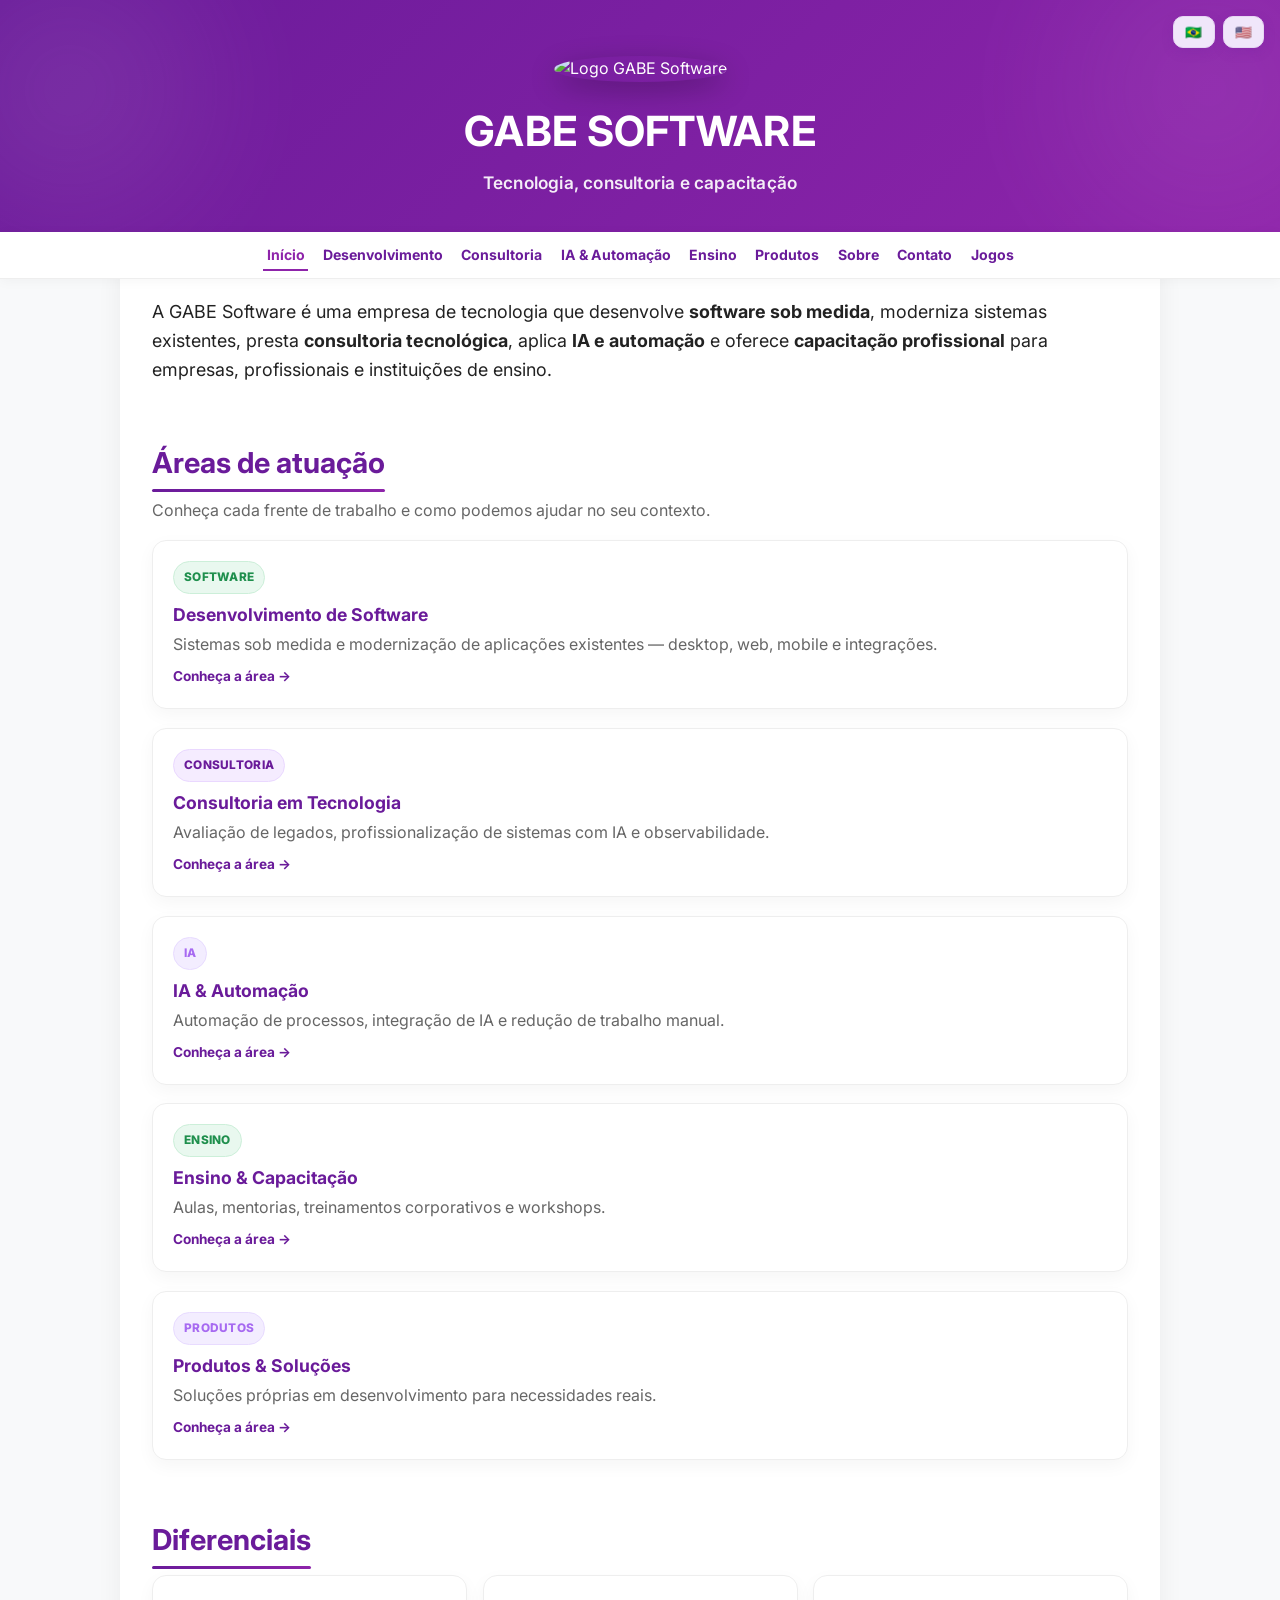
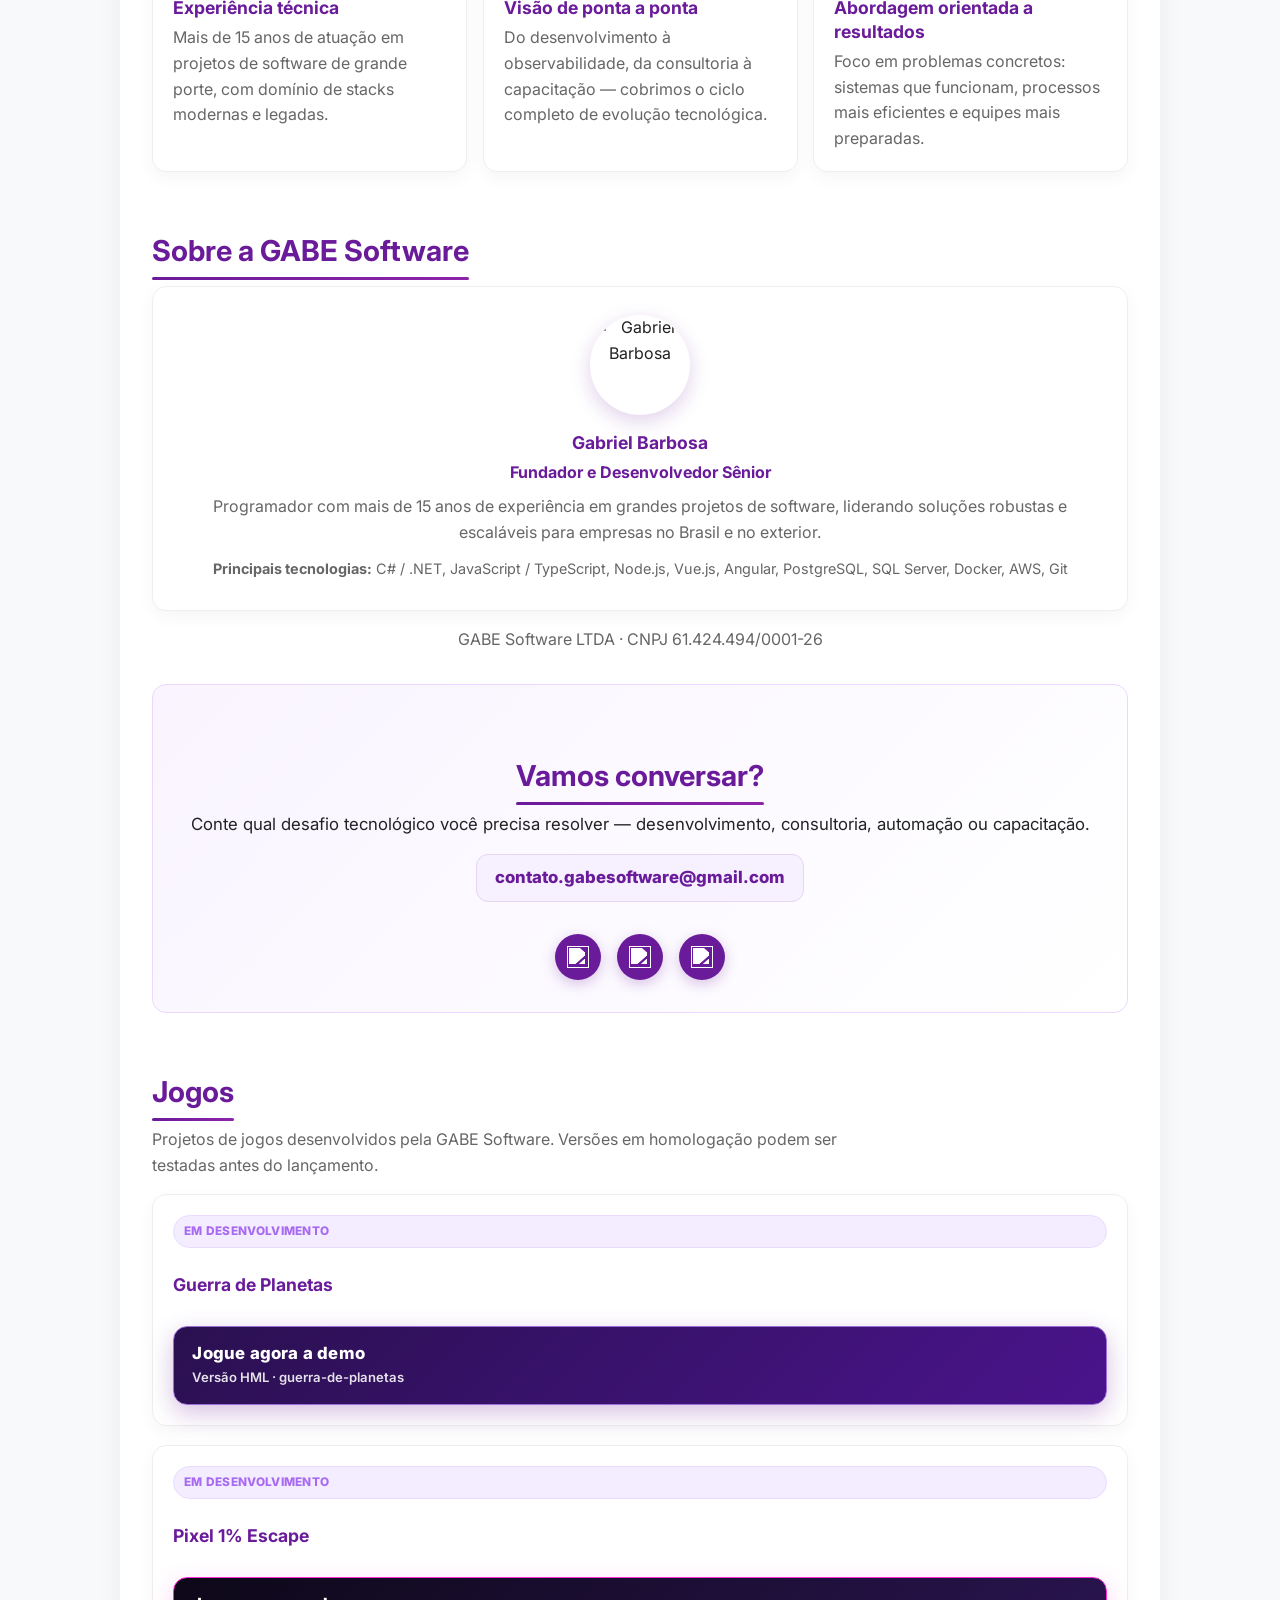
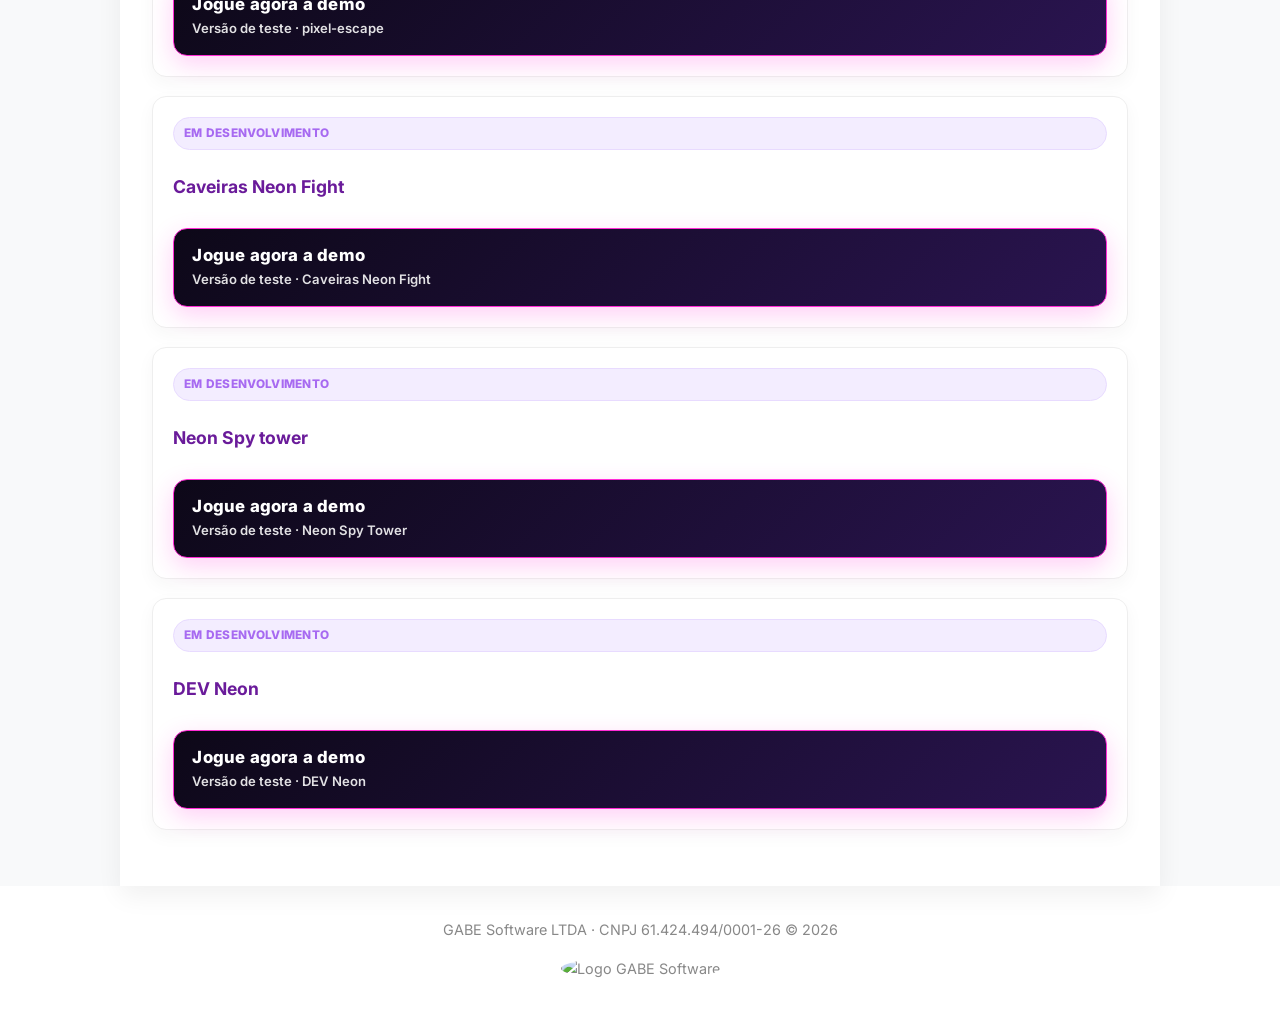
==== commit d8390c9e: "novos jogos" ====
--- a/index.html
+++ b/index.html
@@ -147,23 +147,7 @@
         <div class="card game-card">
           <span class="badge alt" id="game-gdp-badge">Em desenvolvimento</span>
           <h3 id="game-gdp-title">Guerra de Planetas</h3>
-          <p id="game-gdp-desc" class="muted">Jogo arcade no navegador: você controla um planeta, muda de órbita para coletar recursos e usa gravidade e propulsores para crescer e competir contra rivais.</p>
-          <a class="game-demo-link" href="guerra-de-planetas.html" aria-labelledby="game-gdp-link game-gdp-title">
-            <span class="game-demo-icon" aria-hidden="true">
-              <svg viewBox="0 0 64 64" fill="none" xmlns="http://www.w3.org/2000/svg">
-                <ellipse cx="32" cy="34" rx="26" ry="9" stroke="#e1c4ff" stroke-width="2.5" transform="rotate(-18 32 34)" opacity=".95"/>
-                <ellipse cx="32" cy="34" rx="26" ry="9" stroke="#b388ff" stroke-width="1.5" transform="rotate(-18 32 34)" opacity=".55"/>
-                <circle cx="32" cy="32" r="14" fill="url(#planet-core)"/>
-                <circle cx="27" cy="27" r="4" fill="#fff" opacity=".22"/>
-                <defs>
-                  <radialGradient id="planet-core" cx="0.35" cy="0.35" r="0.75">
-                    <stop offset="0%" stop-color="#ce93d8"/>
-                    <stop offset="55%" stop-color="#7b1fa2"/>
-                    <stop offset="100%" stop-color="#4a148c"/>
-                  </radialGradient>
-                </defs>
-              </svg>
-            </span>
+          <a class="game-demo-link" href="jogos/guerra-de-planetas.html" aria-labelledby="game-gdp-link game-gdp-title">
             <span class="game-demo-text">
               <span class="game-demo-cta" id="game-gdp-link">Jogue agora a demo</span>
               <span class="game-demo-hint" id="game-gdp-hint">Versão HML · guerra-de-planetas</span>
@@ -173,28 +157,43 @@
         <div class="card game-card">
           <span class="badge alt" id="game-pe-badge">Em desenvolvimento</span>
           <h3 id="game-pe-title">Pixel 1% Escape</h3>
-          <p id="game-pe-desc" class="muted">Plataforma pixel art com fases complexas e pouca margem para erro — desafio intenso para quem gosta de precisão e persistência.</p>
-          <a class="game-demo-link game-demo-link--pixel" href="pixel-escape.html" aria-labelledby="game-pe-link game-pe-title">
-            <span class="game-demo-icon game-demo-icon--pixel" aria-hidden="true">
-              <svg viewBox="0 0 16 16" shape-rendering="crispEdges" xmlns="http://www.w3.org/2000/svg">
-                <rect x="5" y="2" width="2" height="1" fill="#ffe600"/>
-                <rect x="4" y="3" width="4" height="1" fill="#ff6a00"/>
-                <rect x="3" y="4" width="6" height="2" fill="#19f6ff"/>
-                <rect x="4" y="6" width="1" height="1" fill="#fff"/>
-                <rect x="7" y="6" width="1" height="1" fill="#fff"/>
-                <rect x="3" y="7" width="6" height="2" fill="#ff2bd6"/>
-                <rect x="2" y="9" width="2" height="2" fill="#b6ff00"/>
-                <rect x="6" y="9" width="2" height="2" fill="#b6ff00"/>
-                <rect x="4" y="11" width="1" height="2" fill="#8e24aa"/>
-                <rect x="5" y="11" width="2" height="2" fill="#6a1b9a"/>
-                <rect x="7" y="11" width="1" height="2" fill="#8e24aa"/>
-                <rect x="1" y="5" width="1" height="3" fill="#ff2bd6" opacity=".85"/>
-                <rect x="12" y="5" width="1" height="3" fill="#19f6ff" opacity=".85"/>
-              </svg>
-            </span>
+          <a class="game-demo-link game-demo-link--pixel" href="jogos/pixel-escape.html" aria-labelledby="game-pe-link game-pe-title">
             <span class="game-demo-text">
               <span class="game-demo-cta" id="game-pe-link">Jogue agora a demo</span>
               <span class="game-demo-hint" id="game-pe-hint">Versão de teste · pixel-escape</span>
+            </span>
+          </a>
+        </div>
+
+        <div class="card game-card">
+          <span class="badge alt" id="game-pe-badge">Em desenvolvimento</span>
+          <h3 id="game-pe-title">Caveiras Neon Fight</h3>
+          <a class="game-demo-link game-demo-link--pixel" href="jogos/caveiras-neon.html" aria-labelledby="game-pe-link game-pe-title">
+            <span class="game-demo-text">
+              <span class="game-demo-cta" id="game-pe-link">Jogue agora a demo</span>
+              <span class="game-demo-hint" id="game-pe-hint">Versão de teste · Caveiras Neon Fight</span>
+            </span>
+          </a>
+        </div>
+
+        <div class="card game-card">
+          <span class="badge alt" id="game-pe-badge">Em desenvolvimento</span>
+          <h3 id="game-pe-title">Neon Spy tower</h3>
+          <a class="game-demo-link game-demo-link--pixel" href="jogos/NEON SPY_ TORRE.html" aria-labelledby="game-pe-link game-pe-title">
+            <span class="game-demo-text">
+              <span class="game-demo-cta" id="game-pe-link">Jogue agora a demo</span>
+              <span class="game-demo-hint" id="game-pe-hint">Versão de teste · Neon Spy Tower</span>
+            </span>
+          </a>
+        </div>
+
+        <div class="card game-card">
+          <span class="badge alt" id="game-pe-badge">Em desenvolvimento</span>
+          <h3 id="game-pe-title">DEV Neon</h3>
+          <a class="game-demo-link game-demo-link--pixel" href="jogos/Dev Neon.html" aria-labelledby="game-pe-link game-pe-title">
+            <span class="game-demo-text">
+              <span class="game-demo-cta" id="game-pe-link">Jogue agora a demo</span>
+              <span class="game-demo-hint" id="game-pe-hint">Versão de teste · DEV Neon</span>
             </span>
           </a>
         </div>
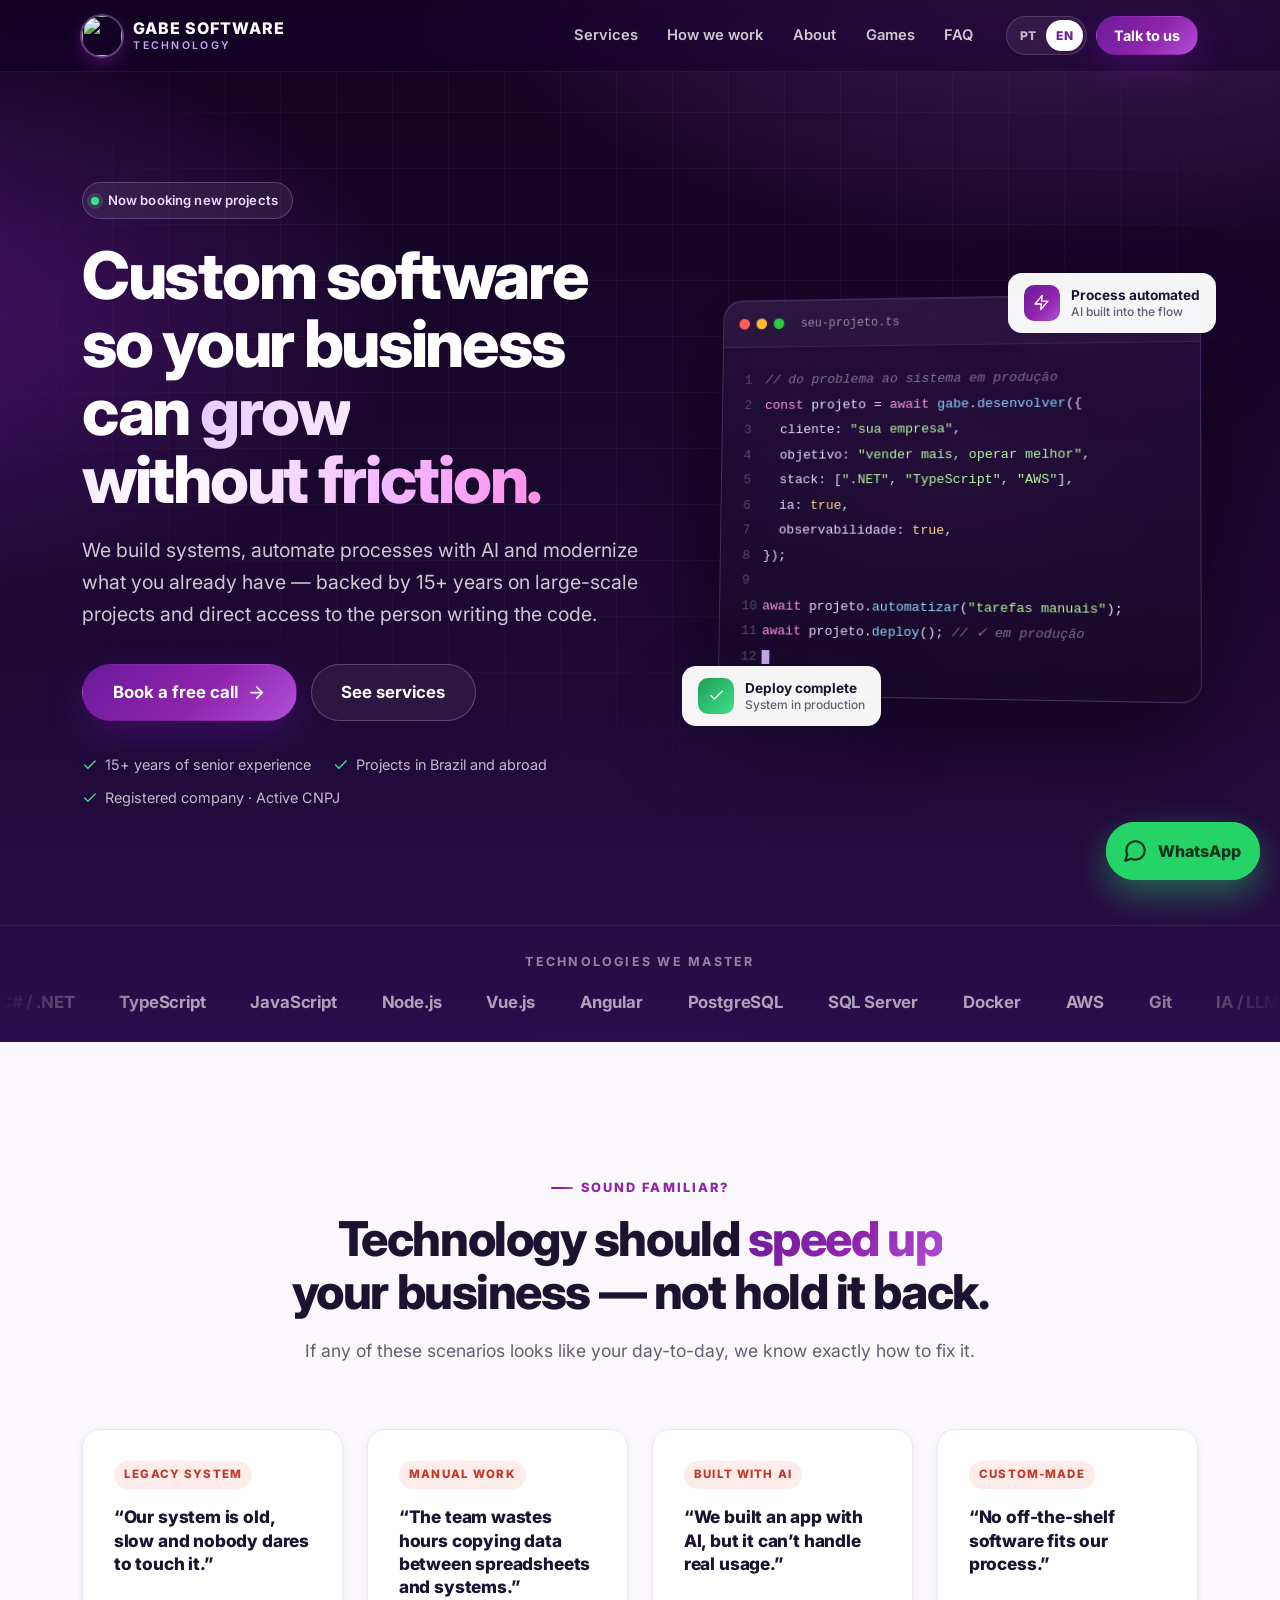
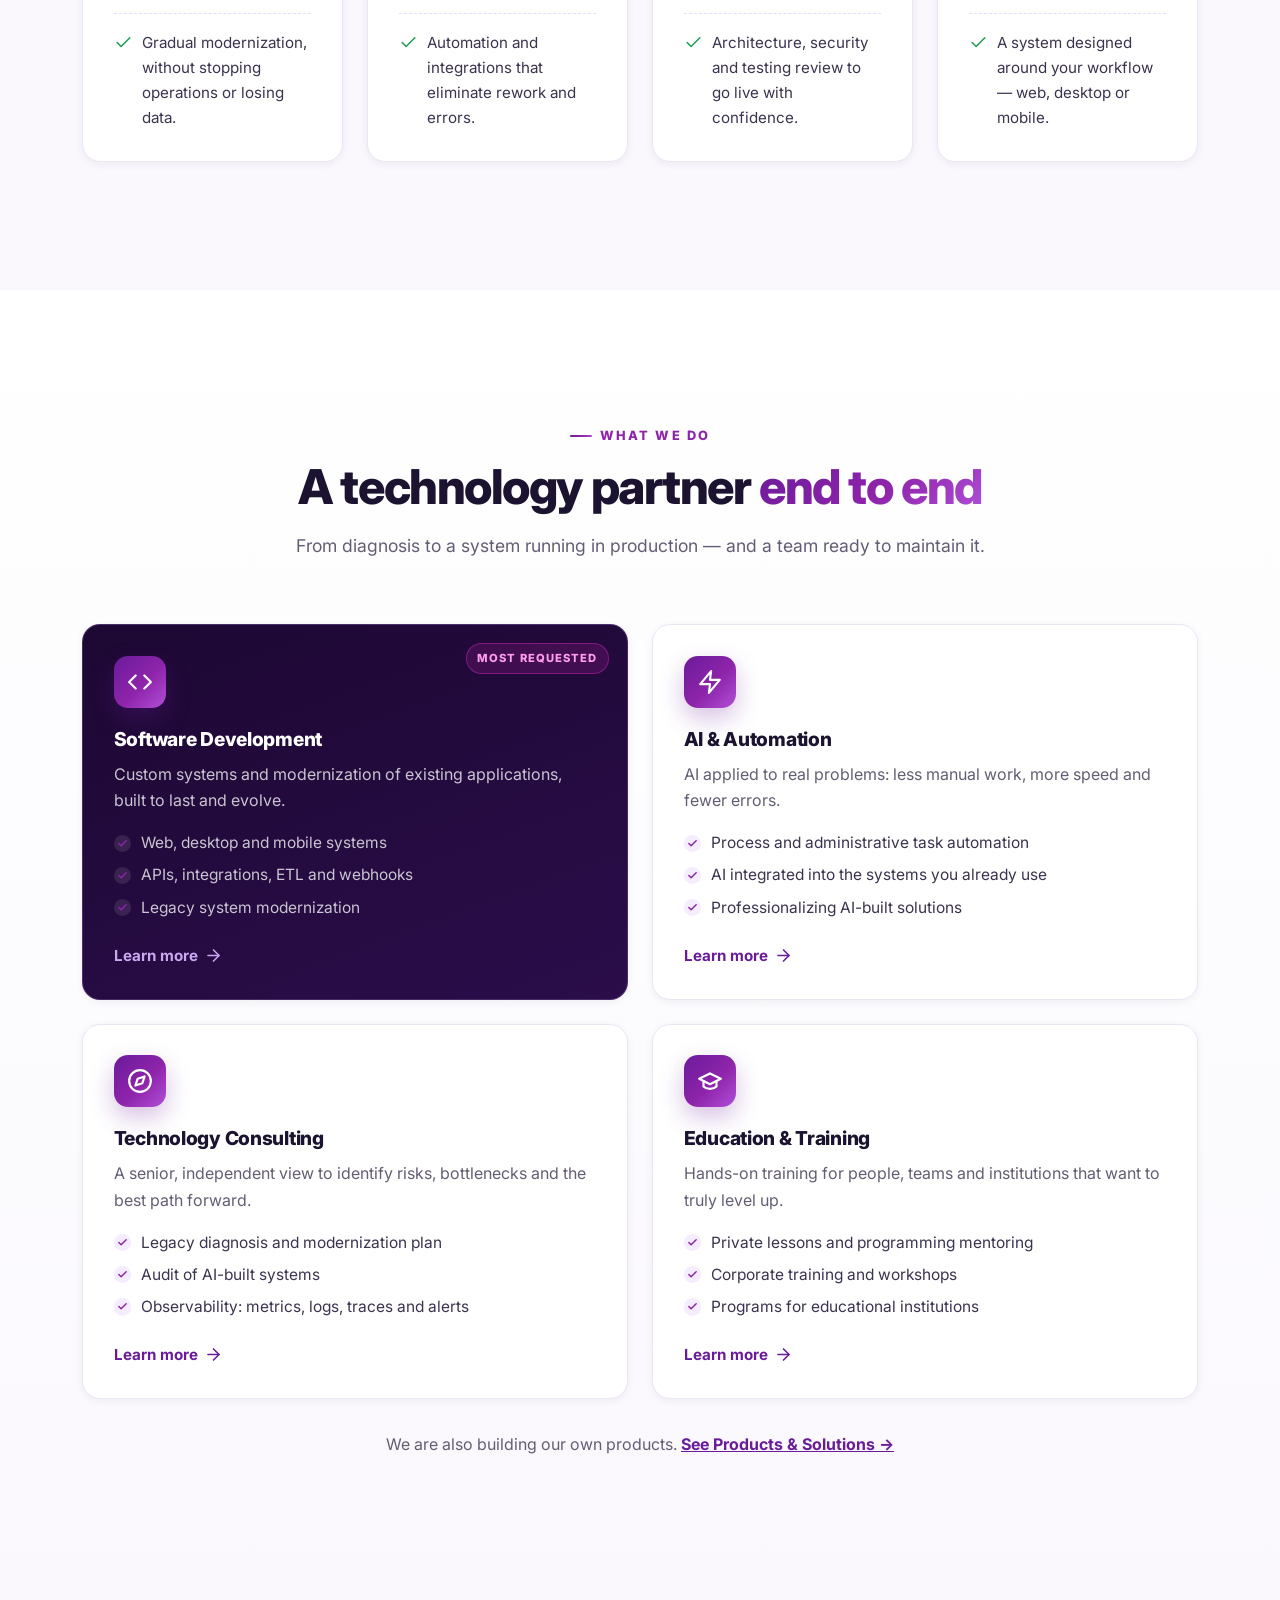
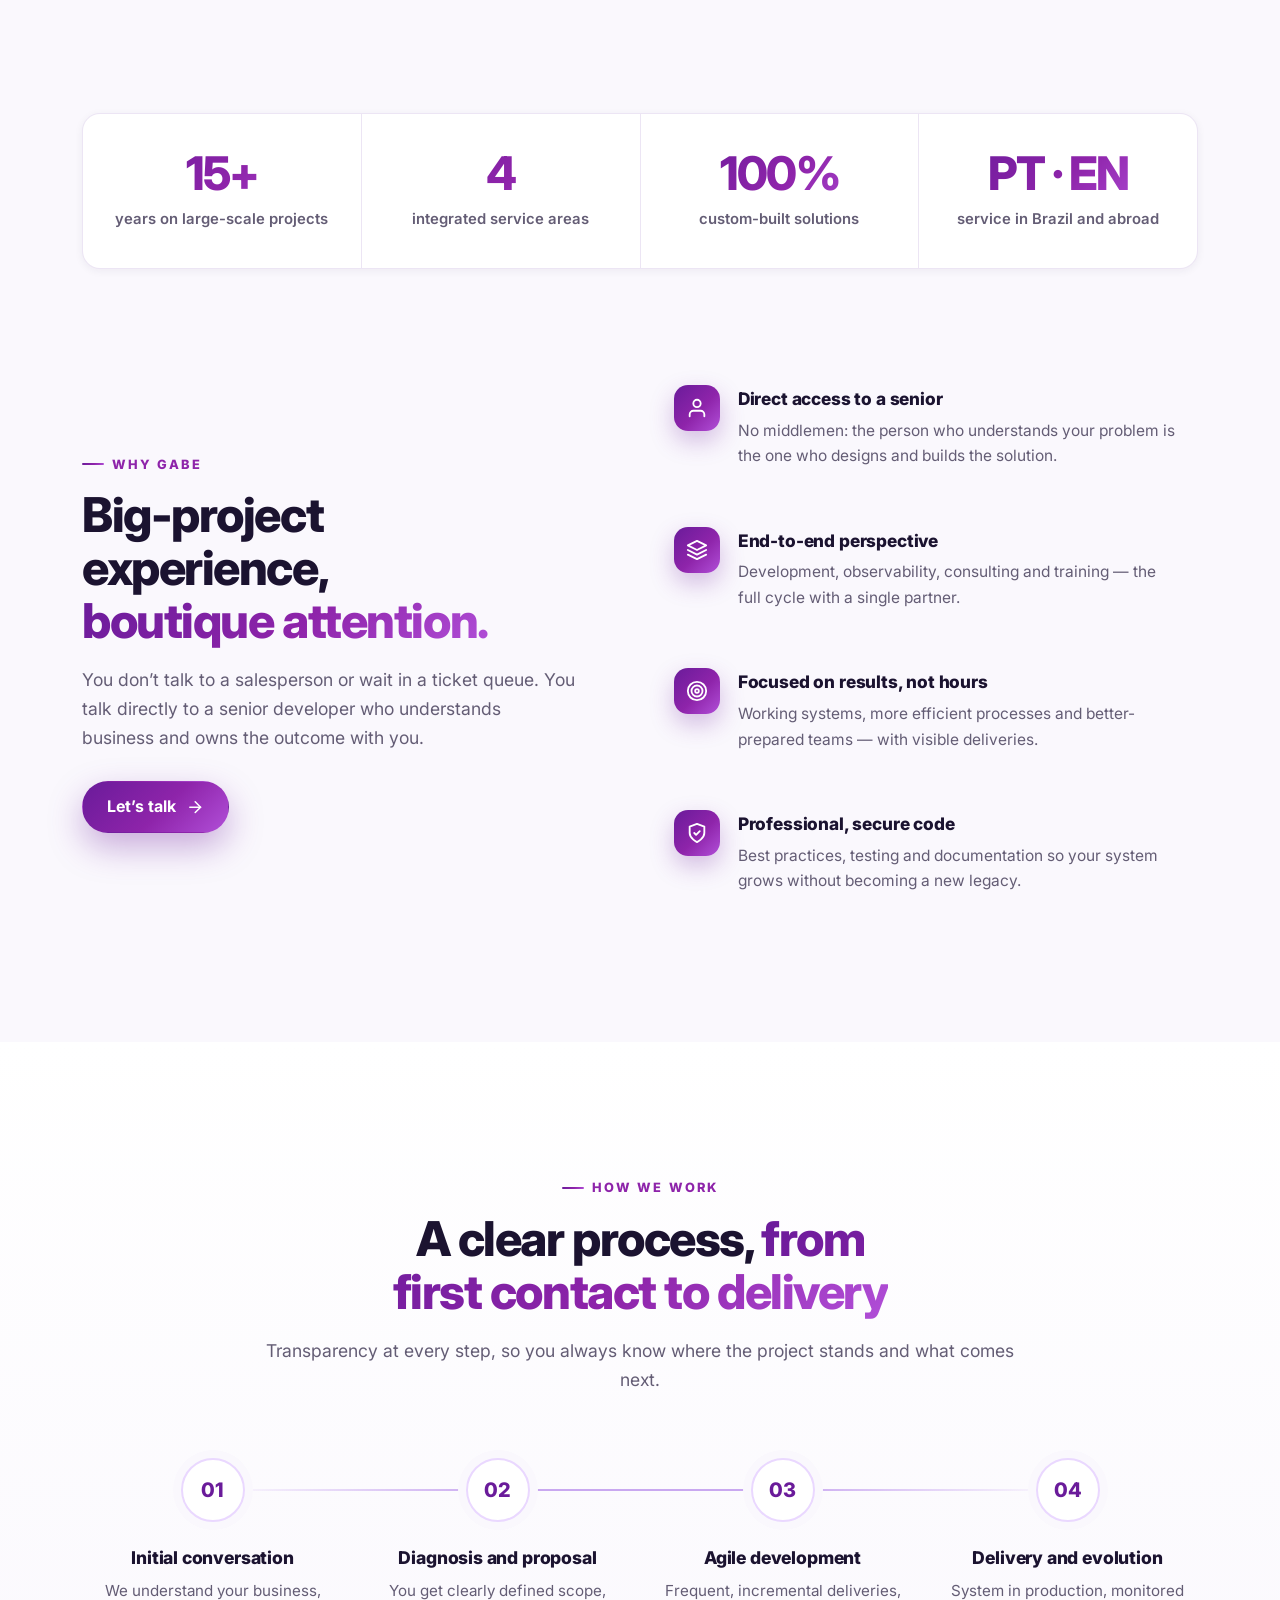
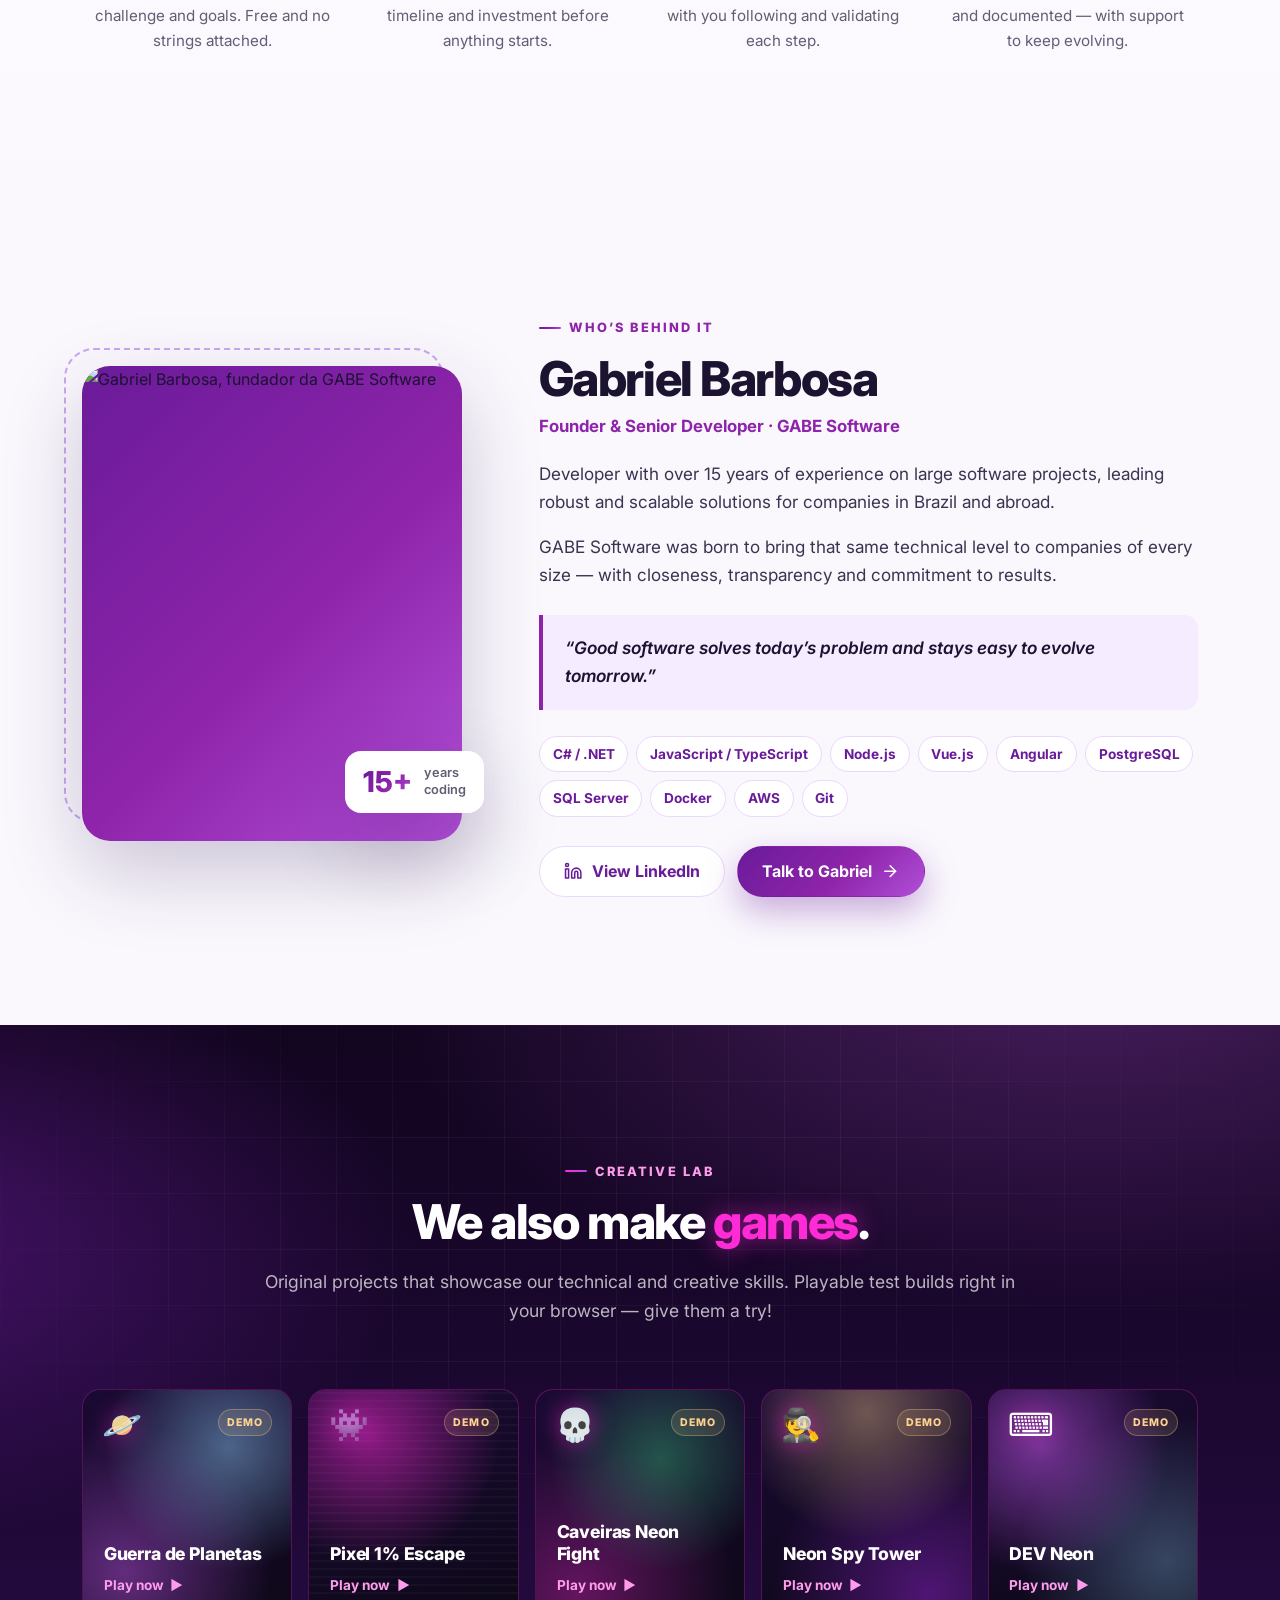
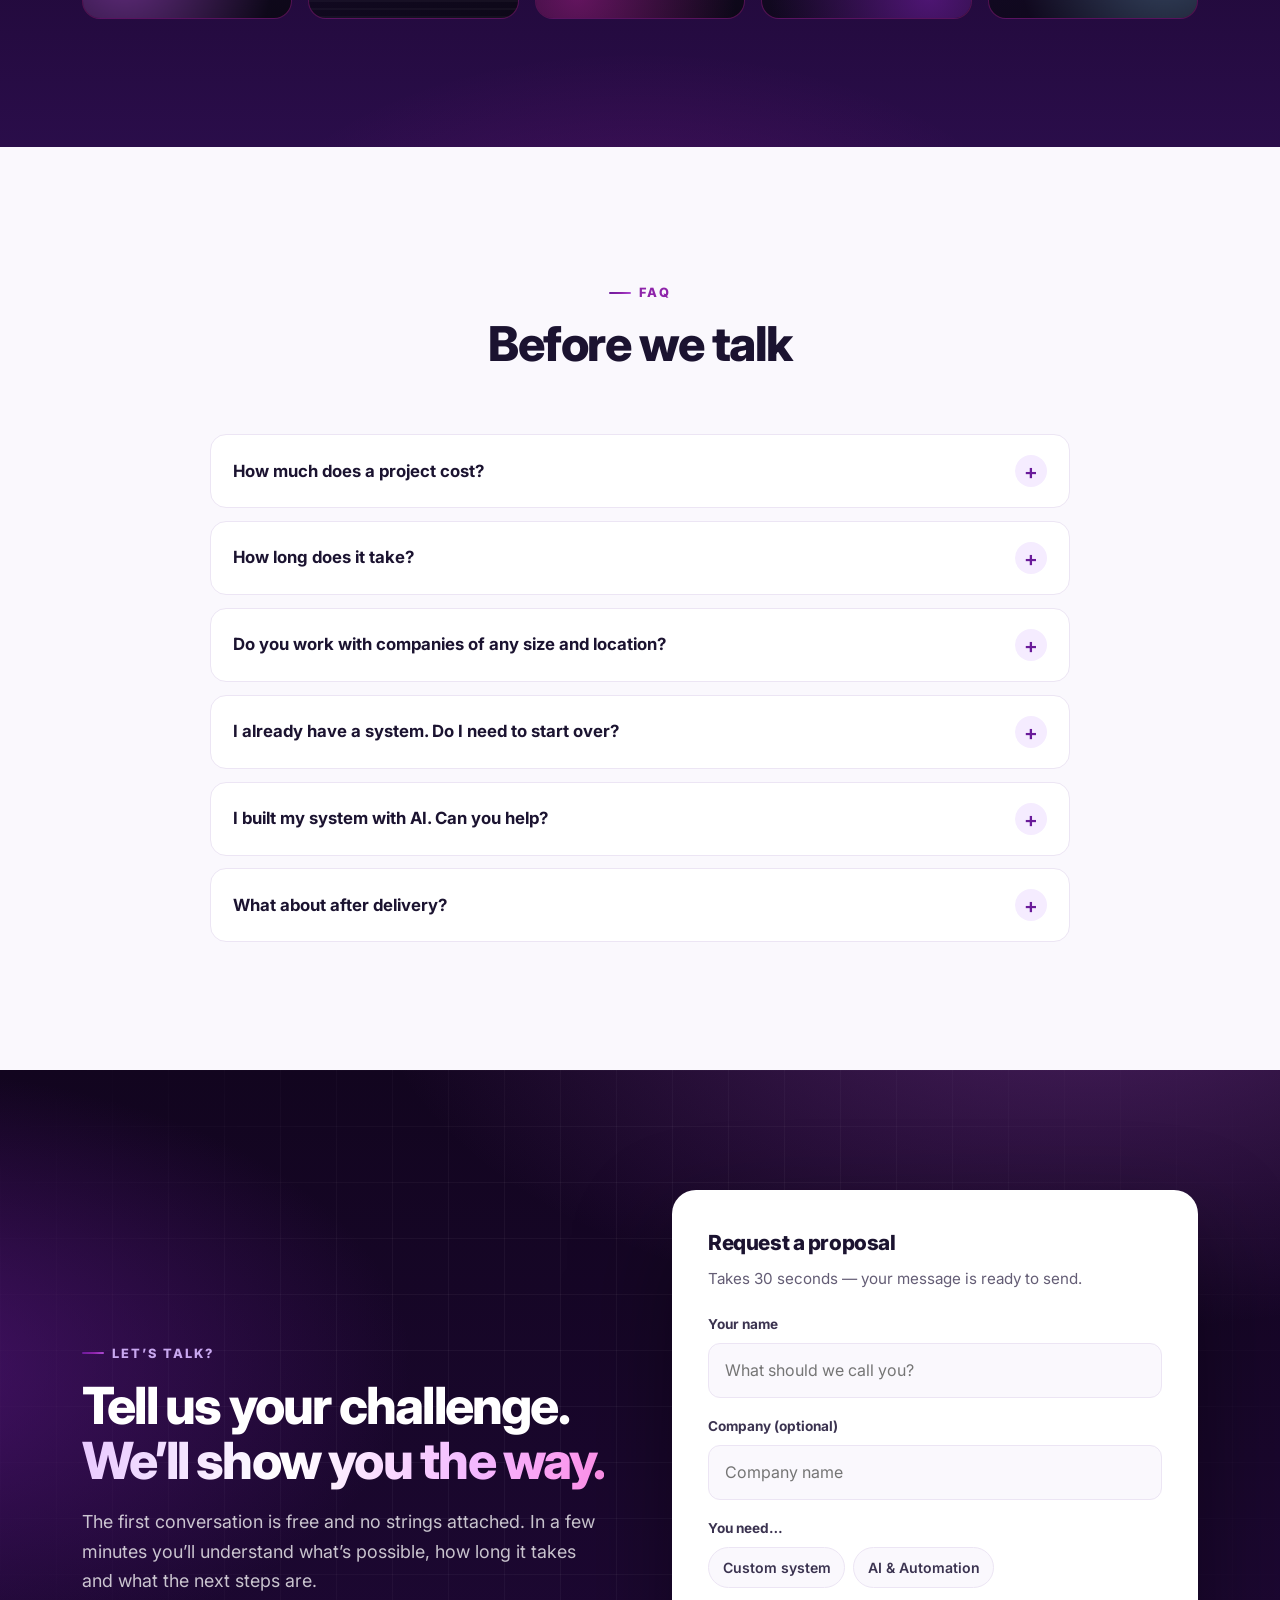
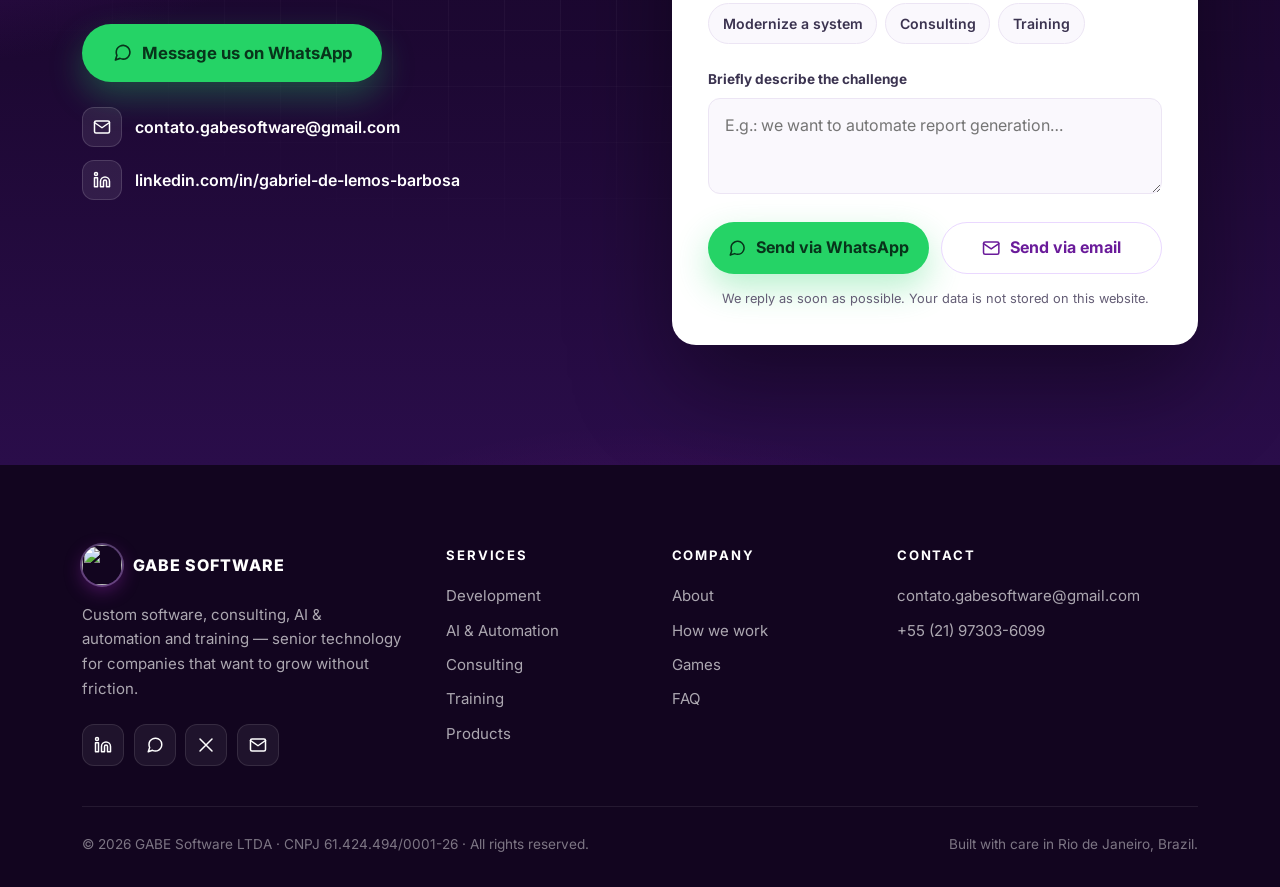
==== commit 6575d79c: "Redesenha o site com foco em conversão Novo design system mantendo a paleta roxa original, home rees" ====
--- a/index.html
+++ b/index.html
@@ -1,310 +1,581 @@
 <!DOCTYPE html>
-<html lang="pt-br">
+<html lang="pt-BR" class="no-js">
 <head>
   <meta charset="UTF-8">
   <meta name="viewport" content="width=device-width, initial-scale=1.0">
-  <title>GABE Software — Tecnologia, Consultoria e Capacitação</title>
-  <meta name="description" content="GABE Software: desenvolvimento de sistemas sob medida, consultoria em tecnologia, IA & automação e capacitação profissional.">
+  <title>GABE Software — Software sob medida, IA & Automação e Consultoria</title>
+  <meta name="description" content="Sistemas sob medida, automação com IA, modernização de legados e consultoria em tecnologia. Mais de 15 anos de experiência sênior. Fale com a GABE Software.">
+  <meta name="theme-color" content="#12051f">
   <link rel="canonical" href="https://gabesoftware.com.br/">
+  <link rel="icon" href="https://lh3.googleusercontent.com/a/ACg8ocIJ2pSbI6fZlYWzQ0Q6W_1BLcl6Nfvpz5AfNLEiyL9qdzgXlg0=s64-c-no">
+  <link rel="apple-touch-icon" href="https://lh3.googleusercontent.com/a/ACg8ocIJ2pSbI6fZlYWzQ0Q6W_1BLcl6Nfvpz5AfNLEiyL9qdzgXlg0=s180-c-no">
   <meta property="og:type" content="website">
   <meta property="og:url" content="https://gabesoftware.com.br/">
-  <meta property="og:title" content="GABE Software — Tecnologia, Consultoria e Capacitação">
-  <meta property="og:description" content="Desenvolvemos software, prestamos consultoria tecnológica, aplicamos IA & automação e oferecemos capacitação profissional.">
+  <meta property="og:site_name" content="GABE Software">
+  <meta property="og:title" content="GABE Software — Software sob medida, IA & Automação e Consultoria">
+  <meta property="og:description" content="Tecnologia sênior para sua empresa crescer sem travar: sistemas sob medida, IA & automação, modernização e capacitação.">
+  <meta property="og:image" content="https://lh3.googleusercontent.com/a/ACg8ocIJ2pSbI6fZlYWzQ0Q6W_1BLcl6Nfvpz5AfNLEiyL9qdzgXlg0=s512-c-no">
   <meta property="og:locale" content="pt_BR">
   <meta name="twitter:card" content="summary">
-  <meta name="twitter:title" content="GABE Software — Tecnologia, Consultoria e Capacitação">
-  <meta name="twitter:description" content="Desenvolvemos software, prestamos consultoria tecnológica, aplicamos IA & automação e oferecemos capacitação profissional.">
-  <link href="https://fonts.googleapis.com/css2?family=Inter:wght@400;600;700;800&display=swap" rel="stylesheet">
+  <meta name="twitter:title" content="GABE Software — Software sob medida, IA & Automação e Consultoria">
+  <meta name="twitter:description" content="Tecnologia sênior para sua empresa crescer sem travar: sistemas sob medida, IA & automação, modernização e capacitação.">
+  <link rel="preconnect" href="https://fonts.googleapis.com">
+  <link rel="preconnect" href="https://fonts.gstatic.com" crossorigin>
+  <link href="https://fonts.googleapis.com/css2?family=Inter:wght@400;500;600;700;800&display=swap" rel="stylesheet">
   <link rel="stylesheet" href="css/styles.css">
+  <script type="application/ld+json">
+  {
+    "@context": "https://schema.org",
+    "@type": "Organization",
+    "name": "GABE Software LTDA",
+    "url": "https://gabesoftware.com.br/",
+    "logo": "https://lh3.googleusercontent.com/a/ACg8ocIJ2pSbI6fZlYWzQ0Q6W_1BLcl6Nfvpz5AfNLEiyL9qdzgXlg0=s512-c-no",
+    "email": "contato.gabesoftware@gmail.com",
+    "telephone": "+55-21-97303-6099",
+    "taxID": "61.424.494/0001-26",
+    "founder": { "@type": "Person", "name": "Gabriel Barbosa" },
+    "sameAs": ["https://www.linkedin.com/in/gabriel-de-lemos-barbosa/", "https://twitter.com/gabesoftware"]
+  }
+  </script>
 </head>
 <body>
-  <a class="skip-link" href="#conteudo" id="skip-link">Ir para o conteúdo</a>
-
-  <header>
-    <div class="shine" aria-hidden="true"></div>
-    <a href="index.html" class="logo-link">
-      <img src="https://lh3.googleusercontent.com/a/ACg8ocIJ2pSbI6fZlYWzQ0Q6W_1BLcl6Nfvpz5AfNLEiyL9qdzgXlg0=s324-c-no" alt="Logo GABE Software">
-      <h1>GABE SOFTWARE</h1>
-    </a>
-    <p class="sub" id="hero-sub">Tecnologia, consultoria e capacitação</p>
-    <div class="language-buttons">
-      <button onclick="setLanguage('pt')" aria-label="Português">🇧🇷</button>
-      <button onclick="setLanguage('en')" aria-label="English">🇺🇸</button>
+  <svg width="0" height="0" style="position:absolute" aria-hidden="true">
+    <symbol id="i-code" viewBox="0 0 24 24"><polyline points="16 18 22 12 16 6"/><polyline points="8 6 2 12 8 18"/></symbol>
+    <symbol id="i-compass" viewBox="0 0 24 24"><circle cx="12" cy="12" r="10"/><polygon points="16.24 7.76 14.12 14.12 7.76 16.24 9.88 9.88 16.24 7.76"/></symbol>
+    <symbol id="i-bolt" viewBox="0 0 24 24"><polygon points="13 2 3 14 12 14 11 22 21 10 12 10 13 2"/></symbol>
+    <symbol id="i-cap" viewBox="0 0 24 24"><path d="M22 10 12 5 2 10l10 5 10-5z"/><path d="M6 12v5c3 3 9 3 12 0v-5"/></symbol>
+    <symbol id="i-box" viewBox="0 0 24 24"><path d="M21 16V8a2 2 0 0 0-1-1.73l-7-4a2 2 0 0 0-2 0l-7 4A2 2 0 0 0 3 8v8a2 2 0 0 0 1 1.73l7 4a2 2 0 0 0 2 0l7-4A2 2 0 0 0 21 16z"/><polyline points="3.27 6.96 12 12.01 20.73 6.96"/><line x1="12" y1="22.08" x2="12" y2="12"/></symbol>
+    <symbol id="i-check" viewBox="0 0 24 24"><polyline points="20 6 9 17 4 12"/></symbol>
+    <symbol id="i-arrow" viewBox="0 0 24 24"><line x1="5" y1="12" x2="19" y2="12"/><polyline points="12 5 19 12 12 19"/></symbol>
+    <symbol id="i-chat" viewBox="0 0 24 24"><path d="M21 11.5a8.38 8.38 0 0 1-.9 3.8 8.5 8.5 0 0 1-7.6 4.7 8.38 8.38 0 0 1-3.8-.9L3 21l1.9-5.7a8.38 8.38 0 0 1-.9-3.8 8.5 8.5 0 0 1 4.7-7.6 8.38 8.38 0 0 1 3.8-.9h.5a8.48 8.48 0 0 1 8 8v.5z"/></symbol>
+    <symbol id="i-mail" viewBox="0 0 24 24"><rect x="2" y="4" width="20" height="16" rx="2"/><polyline points="22 6 12 13 2 6"/></symbol>
+    <symbol id="i-linkedin" viewBox="0 0 24 24"><path d="M16 8a6 6 0 0 1 6 6v7h-4v-7a2 2 0 0 0-4 0v7h-4v-7a6 6 0 0 1 6-6z"/><rect x="2" y="9" width="4" height="12"/><circle cx="4" cy="4" r="2"/></symbol>
+    <symbol id="i-x" viewBox="0 0 24 24"><path d="M4 4l16 16M20 4L4 20"/></symbol>
+    <symbol id="i-menu" viewBox="0 0 24 24"><line x1="3" y1="7" x2="21" y2="7"/><line x1="3" y1="12" x2="21" y2="12"/><line x1="3" y1="17" x2="21" y2="17"/></symbol>
+    <symbol id="i-shield" viewBox="0 0 24 24"><path d="M12 22s8-4 8-10V5l-8-3-8 3v7c0 6 8 10 8 10z"/><polyline points="9 12 11 14 15 10"/></symbol>
+    <symbol id="i-user" viewBox="0 0 24 24"><path d="M20 21v-2a4 4 0 0 0-4-4H8a4 4 0 0 0-4 4v2"/><circle cx="12" cy="7" r="4"/></symbol>
+    <symbol id="i-layers" viewBox="0 0 24 24"><polygon points="12 2 2 7 12 12 22 7 12 2"/><polyline points="2 17 12 22 22 17"/><polyline points="2 12 12 17 22 12"/></symbol>
+    <symbol id="i-target" viewBox="0 0 24 24"><circle cx="12" cy="12" r="10"/><circle cx="12" cy="12" r="6"/><circle cx="12" cy="12" r="2"/></symbol>
+    <symbol id="i-globe" viewBox="0 0 24 24"><circle cx="12" cy="12" r="10"/><line x1="2" y1="12" x2="22" y2="12"/><path d="M12 2a15.3 15.3 0 0 1 4 10 15.3 15.3 0 0 1-4 10 15.3 15.3 0 0 1-4-10 15.3 15.3 0 0 1 4-10z"/></symbol>
+    <symbol id="i-rocket" viewBox="0 0 24 24"><path d="M4.5 16.5c-1.5 1.26-2 5-2 5s3.74-.5 5-2c.71-.84.7-2.13-.09-2.91a2.18 2.18 0 0 0-2.91-.09z"/><path d="M12 15l-3-3a22 22 0 0 1 2-3.95A12.88 12.88 0 0 1 22 2c0 2.72-.78 7.5-6 11a22.35 22.35 0 0 1-4 2z"/><path d="M9 12H4s.55-3.03 2-4c1.62-1.08 5 0 5 0"/><path d="M12 15v5s3.03-.55 4-2c1.08-1.62 0-5 0-5"/></symbol>
+  </svg>
+
+  <a class="skip-link" href="#conteudo" data-i18n="skipLink">Ir para o conteúdo</a>
+
+  <header class="site-header">
+    <div class="wrap header-inner">
+      <a href="index.html" class="brand" aria-label="GABE Software — início">
+        <img referrerpolicy="no-referrer" src="https://lh3.googleusercontent.com/a/ACg8ocIJ2pSbI6fZlYWzQ0Q6W_1BLcl6Nfvpz5AfNLEiyL9qdzgXlg0=s96-c-no" alt="" width="40" height="40">
+        <span class="brand-name">GABE SOFTWARE<span data-i18n="brandTag">TECNOLOGIA</span></span>
+      </a>
+      <nav class="main-nav" id="main-nav" aria-label="Navegação principal">
+        <ul>
+          <li><a href="#servicos" data-i18n="navServices">Serviços</a></li>
+          <li><a href="#processo" data-i18n="navProcess">Como trabalhamos</a></li>
+          <li><a href="#sobre" data-i18n="navSobre">Sobre</a></li>
+          <li><a href="#jogos" data-i18n="navJogos">Jogos</a></li>
+          <li><a href="#faq" data-i18n="navFaq">Dúvidas</a></li>
+        </ul>
+      </nav>
+      <div class="header-actions">
+        <div class="lang-switch" role="group" aria-label="Idioma / Language">
+          <button type="button" data-lang="pt" aria-pressed="true">PT</button>
+          <button type="button" data-lang="en" aria-pressed="false">EN</button>
+        </div>
+        <a href="#contato" class="btn btn-primary btn-sm header-cta" data-i18n="headerCta">Fale conosco</a>
+        <button class="nav-toggle" type="button" aria-controls="main-nav" aria-expanded="false" aria-label="Abrir menu" data-i18n-attr="aria-label:navToggle">
+          <svg class="icon i-menu"><use href="#i-menu"/></svg>
+          <svg class="icon i-close"><use href="#i-x"/></svg>
+        </button>
+      </div>
     </div>
   </header>
 
-  <nav class="site-nav" aria-label="Navegação principal">
-    <div class="nav-inner">
-      <ul>
-        <li><a href="index.html" class="active" id="nav-home">Início</a></li>
-        <li><a href="desenvolvimento-de-software.html" id="nav-dev">Desenvolvimento</a></li>
-        <li><a href="consultoria-em-tecnologia.html" id="nav-cons">Consultoria</a></li>
-        <li><a href="ia-e-automacao.html" id="nav-ia">IA & Automação</a></li>
-        <li><a href="ensino-e-capacitacao.html" id="nav-ensino">Ensino</a></li>
-        <li><a href="produtos.html" id="nav-prod">Produtos</a></li>
-        <li><a href="#sobre" id="nav-sobre">Sobre</a></li>
-        <li><a href="#contato" id="nav-contato">Contato</a></li>
-        <li><a href="#jogos" id="nav-jogos">Jogos</a></li>
-      </ul>
+  <main id="conteudo">
+    <!-- HERO -->
+    <section class="hero-dark">
+      <div class="hero">
+        <div class="wrap hero-grid">
+          <div>
+            <span class="eyebrow reveal"><span class="dot"></span><span data-i18n="heroEyebrow">Agenda aberta para novos projetos</span></span>
+            <h1 class="reveal reveal-d1" data-i18n="heroTitle">Software sob medida para sua empresa <span class="grad-text">crescer sem travar.</span></h1>
+            <p class="hero-lead reveal reveal-d2" data-i18n="heroLead">Desenvolvemos sistemas, automatizamos processos com IA e modernizamos o que já existe — com mais de 15 anos de experiência em projetos de grande porte e atendimento direto com quem escreve o código.</p>
+            <div class="hero-ctas reveal reveal-d3">
+              <a href="https://wa.me/5521973036099?text=Ol%C3%A1!%20Vim%20pelo%20site%20da%20GABE%20Software%20e%20gostaria%20de%20conversar%20sobre%20um%20projeto." class="btn btn-primary btn-lg btn-arrow" data-wa target="_blank" rel="noopener">
+                <span data-i18n="heroCta1">Agendar conversa gratuita</span>
+                <svg class="icon"><use href="#i-arrow"/></svg>
+              </a>
+              <a href="#servicos" class="btn btn-ghost btn-lg" data-i18n="heroCta2">Ver serviços</a>
+            </div>
+            <ul class="hero-trust reveal reveal-d4">
+              <li><svg class="icon"><use href="#i-check"/></svg><span data-i18n="trust1">15+ anos de experiência sênior</span></li>
+              <li><svg class="icon"><use href="#i-check"/></svg><span data-i18n="trust2">Projetos no Brasil e no exterior</span></li>
+              <li><svg class="icon"><use href="#i-check"/></svg><span data-i18n="trust3">Empresa formal · CNPJ ativo</span></li>
+            </ul>
+          </div>
+
+          <div class="hero-visual reveal reveal-d2" aria-hidden="true">
+            <div class="code-window">
+              <div class="code-bar"><i></i><i></i><i></i><span>seu-projeto.ts</span></div>
+<div class="code-body"><span class="ln">1</span><span class="c-c">// do problema ao sistema em produção</span>
+<span class="ln">2</span><span class="c-k">const</span> projeto = <span class="c-k">await</span> <span class="c-f">gabe</span>.<span class="c-f">desenvolver</span>({
+<span class="ln">3</span>  cliente: <span class="c-s">"sua empresa"</span>,
+<span class="ln">4</span>  objetivo: <span class="c-s">"vender mais, operar melhor"</span>,
+<span class="ln">5</span>  stack: [<span class="c-s">".NET"</span>, <span class="c-s">"TypeScript"</span>, <span class="c-s">"AWS"</span>],
+<span class="ln">6</span>  ia: <span class="c-p">true</span>,
+<span class="ln">7</span>  observabilidade: <span class="c-p">true</span>,
+<span class="ln">8</span>});
+<span class="ln">9</span>
+<span class="ln">10</span><span class="c-k">await</span> projeto.<span class="c-f">automatizar</span>(<span class="c-s">"tarefas manuais"</span>);
+<span class="ln">11</span><span class="c-k">await</span> projeto.<span class="c-f">deploy</span>(); <span class="c-c">// ✓ em produção</span>
+<span class="ln">12</span><span class="caret"></span></div>
+            </div>
+            <div class="float-chip chip-a">
+              <span class="chip-ic ok"><svg class="icon"><use href="#i-check"/></svg></span>
+              <span><span data-i18n="chipA">Deploy concluído</span><small data-i18n="chipASub">Sistema em produção</small></span>
+            </div>
+            <div class="float-chip chip-b">
+              <span class="chip-ic"><svg class="icon"><use href="#i-bolt"/></svg></span>
+              <span><span data-i18n="chipB">Processo automatizado</span><small data-i18n="chipBSub">IA integrada ao fluxo</small></span>
+            </div>
+          </div>
+        </div>
+      </div>
+
+      <div class="tech-strip">
+        <p data-i18n="techLabel">Tecnologias que dominamos</p>
+        <div class="marquee" aria-hidden="true">
+          <div class="marquee-track">
+            <span>C# / .NET</span><span>TypeScript</span><span>JavaScript</span><span>Node.js</span><span>Vue.js</span><span>Angular</span><span>PostgreSQL</span><span>SQL Server</span><span>Docker</span><span>AWS</span><span>Git</span><span>IA / LLMs</span>
+            <span>C# / .NET</span><span>TypeScript</span><span>JavaScript</span><span>Node.js</span><span>Vue.js</span><span>Angular</span><span>PostgreSQL</span><span>SQL Server</span><span>Docker</span><span>AWS</span><span>Git</span><span>IA / LLMs</span>
+          </div>
+        </div>
+      </div>
+    </section>
+
+    <!-- DORES -->
+    <section class="section" aria-labelledby="pain-title">
+      <div class="wrap">
+        <div class="section-head reveal">
+          <span class="kicker" data-i18n="painKicker">Isso soa familiar?</span>
+          <h2 id="pain-title" data-i18n="painTitle">Tecnologia deveria <em>acelerar</em> o seu negócio — não segurá-lo.</h2>
+          <p data-i18n="painIntro">Se algum destes cenários parece com o seu dia a dia, nós sabemos exatamente como resolver.</p>
+        </div>
+        <div class="grid g-4">
+          <article class="card pain-card reveal">
+            <span class="tag" data-i18n="pain1Tag">Sistema legado</span>
+            <p class="pain" data-i18n="pain1">“Nosso sistema é antigo, lento e ninguém tem coragem de mexer.”</p>
+            <p class="fix"><svg class="icon"><use href="#i-check"/></svg><span data-i18n="fix1">Modernização gradual, sem parar a operação e sem perder dados.</span></p>
+          </article>
+          <article class="card pain-card reveal reveal-d1">
+            <span class="tag" data-i18n="pain2Tag">Trabalho manual</span>
+            <p class="pain" data-i18n="pain2">“A equipe perde horas copiando dados entre planilhas e sistemas.”</p>
+            <p class="fix"><svg class="icon"><use href="#i-check"/></svg><span data-i18n="fix2">Automação e integrações que eliminam retrabalho e erros.</span></p>
+          </article>
+          <article class="card pain-card reveal reveal-d2">
+            <span class="tag" data-i18n="pain3Tag">Feito com IA</span>
+            <p class="pain" data-i18n="pain3">“Criamos um app com IA, mas ele não aguenta uso real.”</p>
+            <p class="fix"><svg class="icon"><use href="#i-check"/></svg><span data-i18n="fix3">Revisão de arquitetura, segurança e testes para ir à produção com confiança.</span></p>
+          </article>
+          <article class="card pain-card reveal reveal-d3">
+            <span class="tag" data-i18n="pain4Tag">Sob medida</span>
+            <p class="pain" data-i18n="pain4">“Nenhum software de prateleira atende o nosso processo.”</p>
+            <p class="fix"><svg class="icon"><use href="#i-check"/></svg><span data-i18n="fix4">Um sistema desenhado para o seu fluxo — web, desktop ou mobile.</span></p>
+          </article>
+        </div>
+      </div>
+    </section>
+
+    <!-- SERVIÇOS -->
+    <section class="section section-alt" id="servicos" aria-labelledby="serv-title">
+      <div class="wrap">
+        <div class="section-head reveal">
+          <span class="kicker" data-i18n="servKicker">O que fazemos</span>
+          <h2 id="serv-title" data-i18n="servTitle">Uma parceira de tecnologia <em>de ponta a ponta</em></h2>
+          <p data-i18n="servIntro">Do diagnóstico ao sistema rodando em produção — e à equipe preparada para mantê-lo.</p>
+        </div>
+        <div class="grid g-2">
+          <article class="card service-card featured reveal">
+            <span class="ribbon" data-i18n="servRibbon">Mais procurado</span>
+            <div class="ic-box"><svg class="icon"><use href="#i-code"/></svg></div>
+            <h3 data-i18n="s1Title">Desenvolvimento de Software</h3>
+            <p data-i18n="s1Desc">Sistemas sob medida e modernização de aplicações existentes, construídos para durar e evoluir.</p>
+            <ul class="feat-list">
+              <li data-i18n="s1f1">Sistemas web, desktop e mobile</li>
+              <li data-i18n="s1f2">APIs, integrações, ETL e webhooks</li>
+              <li data-i18n="s1f3">Modernização de sistemas legados</li>
+            </ul>
+            <a class="more" href="desenvolvimento-de-software.html"><span data-i18n="more">Conhecer em detalhes</span><svg class="icon"><use href="#i-arrow"/></svg></a>
+          </article>
+          <article class="card service-card reveal reveal-d1">
+            <div class="ic-box"><svg class="icon"><use href="#i-bolt"/></svg></div>
+            <h3 data-i18n="s2Title">IA & Automação</h3>
+            <p data-i18n="s2Desc">IA aplicada a problemas reais: menos trabalho manual, mais velocidade e menos erros.</p>
+            <ul class="feat-list">
+              <li data-i18n="s2f1">Automação de processos e tarefas administrativas</li>
+              <li data-i18n="s2f2">IA integrada aos sistemas que você já usa</li>
+              <li data-i18n="s2f3">Profissionalização de soluções criadas com IA</li>
+            </ul>
+            <a class="more" href="ia-e-automacao.html"><span data-i18n="more">Conhecer em detalhes</span><svg class="icon"><use href="#i-arrow"/></svg></a>
+          </article>
+          <article class="card service-card reveal">
+            <div class="ic-box"><svg class="icon"><use href="#i-compass"/></svg></div>
+            <h3 data-i18n="s3Title">Consultoria em Tecnologia</h3>
+            <p data-i18n="s3Desc">Um olhar sênior e independente para identificar riscos, gargalos e o melhor caminho.</p>
+            <ul class="feat-list">
+              <li data-i18n="s3f1">Diagnóstico e plano de modernização de legados</li>
+              <li data-i18n="s3f2">Auditoria de sistemas construídos com IA</li>
+              <li data-i18n="s3f3">Observabilidade: métricas, logs, traces e alertas</li>
+            </ul>
+            <a class="more" href="consultoria-em-tecnologia.html"><span data-i18n="more">Conhecer em detalhes</span><svg class="icon"><use href="#i-arrow"/></svg></a>
+          </article>
+          <article class="card service-card reveal reveal-d1">
+            <div class="ic-box"><svg class="icon"><use href="#i-cap"/></svg></div>
+            <h3 data-i18n="s4Title">Ensino & Capacitação</h3>
+            <p data-i18n="s4Desc">Formação prática para pessoas, equipes e instituições que querem evoluir de verdade.</p>
+            <ul class="feat-list">
+              <li data-i18n="s4f1">Aulas particulares e mentoria em programação</li>
+              <li data-i18n="s4f2">Treinamentos corporativos e workshops</li>
+              <li data-i18n="s4f3">Programas para instituições de ensino</li>
+            </ul>
+            <a class="more" href="ensino-e-capacitacao.html"><span data-i18n="more">Conhecer em detalhes</span><svg class="icon"><use href="#i-arrow"/></svg></a>
+          </article>
+        </div>
+        <p class="reveal" style="text-align:center;margin-top:2rem;color:var(--muted)">
+          <span data-i18n="prodTeaser">Também estamos construindo produtos próprios.</span>
+          <a href="produtos.html" style="color:var(--purple);font-weight:700" data-i18n="prodTeaserLink">Conheça os Produtos & Soluções →</a>
+        </p>
+      </div>
+    </section>
+
+    <!-- POR QUE -->
+    <section class="section" aria-labelledby="why-title">
+      <div class="wrap">
+        <div class="stats reveal" style="margin-bottom:clamp(56px,8vw,96px)">
+          <div class="stat"><b>15+</b><span data-i18n="stat1">anos em projetos de grande porte</span></div>
+          <div class="stat"><b>4</b><span data-i18n="stat2">frentes integradas de atuação</span></div>
+          <div class="stat"><b>100%</b><span data-i18n="stat3">soluções sob medida</span></div>
+          <div class="stat"><b>PT · EN</b><span data-i18n="stat4">atendimento no Brasil e exterior</span></div>
+        </div>
+        <div class="why-grid">
+          <div class="section-head left reveal" style="margin-bottom:0">
+            <span class="kicker" data-i18n="whyKicker">Por que a GABE</span>
+            <h2 id="why-title" data-i18n="whyTitle">Experiência de grandes projetos, <em>atenção de boutique.</em></h2>
+            <p data-i18n="whyIntro">Você não fala com um vendedor nem cai numa fila de chamados. Fala direto com um desenvolvedor sênior que entende de negócio e assume o resultado com você.</p>
+            <div class="hero-ctas" style="margin-top:1.8rem">
+              <a href="#contato" class="btn btn-primary btn-arrow"><span data-i18n="whyCta">Quero conversar</span><svg class="icon"><use href="#i-arrow"/></svg></a>
+            </div>
+          </div>
+          <div class="why-list">
+            <div class="why-item reveal">
+              <div class="ic-box"><svg class="icon"><use href="#i-user"/></svg></div>
+              <div><h3 data-i18n="why1T">Atendimento direto com o sênior</h3><p data-i18n="why1D">Sem intermediários: quem entende o seu problema é quem desenha e constrói a solução.</p></div>
+            </div>
+            <div class="why-item reveal reveal-d1">
+              <div class="ic-box"><svg class="icon"><use href="#i-layers"/></svg></div>
+              <div><h3 data-i18n="why2T">Visão de ponta a ponta</h3><p data-i18n="why2D">Desenvolvimento, observabilidade, consultoria e capacitação — o ciclo completo num só parceiro.</p></div>
+            </div>
+            <div class="why-item reveal reveal-d2">
+              <div class="ic-box"><svg class="icon"><use href="#i-target"/></svg></div>
+              <div><h3 data-i18n="why3T">Foco em resultado, não em horas</h3><p data-i18n="why3D">Sistemas que funcionam, processos mais eficientes e equipes mais preparadas — com entregas visíveis.</p></div>
+            </div>
+            <div class="why-item reveal reveal-d3">
+              <div class="ic-box"><svg class="icon"><use href="#i-shield"/></svg></div>
+              <div><h3 data-i18n="why4T">Código profissional e seguro</h3><p data-i18n="why4D">Boas práticas, testes e documentação para que o seu sistema cresça sem virar um novo legado.</p></div>
+            </div>
+          </div>
+        </div>
+      </div>
+    </section>
+
+    <!-- PROCESSO -->
+    <section class="section section-alt" id="processo" aria-labelledby="proc-title">
+      <div class="wrap">
+        <div class="section-head reveal">
+          <span class="kicker" data-i18n="procKicker">Como trabalhamos</span>
+          <h2 id="proc-title" data-i18n="procTitle">Um processo claro, <em>do primeiro contato à entrega</em></h2>
+          <p data-i18n="procIntro">Transparência em cada etapa, para você saber sempre onde o projeto está e o que vem a seguir.</p>
+        </div>
+        <div class="steps">
+          <div class="step reveal"><div class="step-num"></div><h3 data-i18n="p1T">Conversa inicial</h3><p data-i18n="p1D">Entendemos o seu negócio, o desafio e o objetivo. Sem custo e sem compromisso.</p></div>
+          <div class="step reveal reveal-d1"><div class="step-num"></div><h3 data-i18n="p2T">Diagnóstico e proposta</h3><p data-i18n="p2D">Você recebe escopo, prazos e investimento definidos com clareza antes de começar.</p></div>
+          <div class="step reveal reveal-d2"><div class="step-num"></div><h3 data-i18n="p3T">Desenvolvimento ágil</h3><p data-i18n="p3D">Entregas incrementais e frequentes, com você acompanhando e validando cada etapa.</p></div>
+          <div class="step reveal reveal-d3"><div class="step-num"></div><h3 data-i18n="p4T">Entrega e evolução</h3><p data-i18n="p4D">Sistema em produção, monitorado, documentado — e suporte para continuar evoluindo.</p></div>
+        </div>
+      </div>
+    </section>
+
+    <!-- SOBRE -->
+    <section class="section" id="sobre" aria-labelledby="sobre-title">
+      <div class="wrap about">
+        <div class="about-photo reveal">
+          <div class="frame">
+            <img referrerpolicy="no-referrer" src="https://lh3.googleusercontent.com/a/ACg8ocIrb-0xCdJXasK3BKiHQS0TIM_epswzM1bJBRz55nNt8JC6KfsaVQ=s800-c-no" alt="Gabriel Barbosa, fundador da GABE Software" loading="lazy" width="380" height="475">
+          </div>
+          <div class="about-badge"><b>15+</b><span data-i18n="aboutBadge">anos<br>programando</span></div>
+        </div>
+        <div class="about-text reveal reveal-d1">
+          <span class="kicker" data-i18n="aboutKicker">Quem está por trás</span>
+          <h2 id="sobre-title">Gabriel Barbosa</h2>
+          <p class="role" data-i18n="aboutRole">Fundador e Desenvolvedor Sênior · GABE Software</p>
+          <p data-i18n="aboutBio">Programador com mais de 15 anos de experiência em grandes projetos de software, liderando soluções robustas e escaláveis para empresas no Brasil e no exterior.</p>
+          <p data-i18n="aboutBio2">A GABE Software nasceu para levar esse mesmo nível técnico a empresas de todos os tamanhos — com proximidade, transparência e compromisso com o resultado.</p>
+          <blockquote data-i18n="aboutQuote">“Software bom é aquele que resolve o problema hoje e continua fácil de evoluir amanhã.”</blockquote>
+          <div class="tags" aria-label="Principais tecnologias">
+            <span>C# / .NET</span><span>JavaScript / TypeScript</span><span>Node.js</span><span>Vue.js</span><span>Angular</span><span>PostgreSQL</span><span>SQL Server</span><span>Docker</span><span>AWS</span><span>Git</span>
+          </div>
+          <div class="about-actions">
+            <a class="btn btn-outline" href="https://www.linkedin.com/in/gabriel-de-lemos-barbosa/" target="_blank" rel="noopener noreferrer"><svg class="icon"><use href="#i-linkedin"/></svg><span data-i18n="aboutLinkedin">Ver LinkedIn</span></a>
+            <a class="btn btn-primary btn-arrow" href="#contato"><span data-i18n="aboutCta">Falar com o Gabriel</span><svg class="icon"><use href="#i-arrow"/></svg></a>
+          </div>
+        </div>
+      </div>
+    </section>
+
+    <!-- JOGOS -->
+    <section class="hero-dark games" id="jogos" aria-labelledby="jogos-title">
+      <div class="wrap" style="position:relative">
+        <div class="section-head reveal">
+          <span class="kicker" data-i18n="gamesKicker">Laboratório criativo</span>
+          <h2 id="jogos-title" data-i18n="gamesTitle">Também criamos <em>jogos</em>.</h2>
+          <p data-i18n="gamesIntro">Projetos autorais que mostram nossa capacidade técnica e criativa. Versões de teste jogáveis direto no navegador — experimente!</p>
+        </div>
+        <div class="game-grid">
+          <a class="game-card g1 reveal" href="jogos/guerra-de-planetas.html">
+            <span class="g-ico" aria-hidden="true">🪐</span><span class="g-status" data-i18n="gStatus">Demo</span>
+            <h3>Guerra de Planetas</h3><span class="g-play"><span data-i18n="gPlay">Jogar agora</span> ▶</span>
+          </a>
+          <a class="game-card g2 reveal reveal-d1" href="jogos/pixel-escape.html">
+            <span class="g-ico" aria-hidden="true">👾</span><span class="g-status" data-i18n="gStatus">Demo</span>
+            <h3>Pixel 1% Escape</h3><span class="g-play"><span data-i18n="gPlay">Jogar agora</span> ▶</span>
+          </a>
+          <a class="game-card g3 reveal reveal-d2" href="jogos/caveiras-neon.html">
+            <span class="g-ico" aria-hidden="true">💀</span><span class="g-status" data-i18n="gStatus">Demo</span>
+            <h3>Caveiras Neon Fight</h3><span class="g-play"><span data-i18n="gPlay">Jogar agora</span> ▶</span>
+          </a>
+          <a class="game-card g4 reveal reveal-d3" href="jogos/NEON%20SPY_%20TORRE.html">
+            <span class="g-ico" aria-hidden="true">🕵️</span><span class="g-status" data-i18n="gStatus">Demo</span>
+            <h3>Neon Spy Tower</h3><span class="g-play"><span data-i18n="gPlay">Jogar agora</span> ▶</span>
+          </a>
+          <a class="game-card g5 reveal reveal-d4" href="jogos/Dev%20Neon.html">
+            <span class="g-ico" aria-hidden="true">⌨️</span><span class="g-status" data-i18n="gStatus">Demo</span>
+            <h3>DEV Neon</h3><span class="g-play"><span data-i18n="gPlay">Jogar agora</span> ▶</span>
+          </a>
+        </div>
+      </div>
+    </section>
+
+    <!-- FAQ -->
+    <section class="section" id="faq" aria-labelledby="faq-title">
+      <div class="wrap">
+        <div class="section-head reveal">
+          <span class="kicker" data-i18n="faqKicker">Dúvidas frequentes</span>
+          <h2 id="faq-title" data-i18n="faqTitle">Antes de conversarmos</h2>
+        </div>
+        <div class="faq reveal">
+          <details>
+            <summary data-i18n="q1">Quanto custa um projeto?</summary>
+            <p data-i18n="a1">Depende do escopo, da complexidade e das integrações envolvidas. Depois da conversa inicial, você recebe uma proposta com escopo, prazo e investimento bem definidos — sem surpresas no meio do caminho.</p>
+          </details>
+          <details>
+            <summary data-i18n="q2">Quanto tempo leva para ficar pronto?</summary>
+            <p data-i18n="a2">Trabalhamos com entregas incrementais: você começa a ver partes funcionando cedo, em vez de esperar meses por uma entrega única. O prazo total é definido na proposta, de acordo com o escopo.</p>
+          </details>
+          <details>
+            <summary data-i18n="q3">Vocês atendem empresas de qualquer porte e de outras cidades?</summary>
+            <p data-i18n="a3">Sim. Atendemos de forma remota empresas, profissionais e instituições em todo o Brasil e no exterior, em português ou inglês.</p>
+          </details>
+          <details>
+            <summary data-i18n="q4">Já tenho um sistema. Preciso começar do zero?</summary>
+            <p data-i18n="a4">Na maioria dos casos, não. Avaliamos o que já existe e propomos uma modernização gradual, preservando o que funciona e reduzindo riscos para a operação.</p>
+          </details>
+          <details>
+            <summary data-i18n="q5">Fiz meu sistema com IA. Vocês conseguem ajudar?</summary>
+            <p data-i18n="a5">Sim — é uma das nossas especialidades. Revisamos arquitetura, qualidade de código, segurança, desempenho e testes para deixar a solução pronta para uso real e crescimento.</p>
+          </details>
+          <details>
+            <summary data-i18n="q6">E depois da entrega?</summary>
+            <p data-i18n="a6">Oferecemos suporte e evolução contínua, além de observabilidade e capacitação da sua equipe para que o sistema continue saudável no longo prazo.</p>
+          </details>
+        </div>
+      </div>
+    </section>
+
+    <!-- CTA FINAL -->
+    <section class="hero-dark cta-final" id="contato" aria-labelledby="contact-title">
+      <div class="wrap cta-grid">
+        <div class="reveal">
+          <span class="kicker" style="color:var(--lilac)" data-i18n="ctaKicker">Vamos conversar?</span>
+          <h2 id="contact-title" data-i18n="ctaTitle">Conte o seu desafio. <span class="grad-text">Nós mostramos o caminho.</span></h2>
+          <p class="cta-lead" data-i18n="ctaLead">A primeira conversa é gratuita e sem compromisso. Em poucos minutos você entende o que é possível, quanto tempo leva e quais são os próximos passos.</p>
+          <a href="https://wa.me/5521973036099?text=Ol%C3%A1!%20Vim%20pelo%20site%20da%20GABE%20Software%20e%20gostaria%20de%20conversar%20sobre%20um%20projeto." class="btn btn-wa btn-lg" data-wa target="_blank" rel="noopener">
+            <svg class="icon"><use href="#i-chat"/></svg><span data-i18n="ctaWa">Chamar no WhatsApp agora</span>
+          </a>
+          <div class="contact-lines">
+            <a href="mailto:contato.gabesoftware@gmail.com"><span class="ci"><svg class="icon"><use href="#i-mail"/></svg></span>contato.gabesoftware@gmail.com</a>
+            <a href="https://www.linkedin.com/in/gabriel-de-lemos-barbosa/" target="_blank" rel="noopener noreferrer"><span class="ci"><svg class="icon"><use href="#i-linkedin"/></svg></span>linkedin.com/in/gabriel-de-lemos-barbosa</a>
+          </div>
+        </div>
+
+        <form class="brief reveal reveal-d1" id="brief" novalidate>
+          <h3 data-i18n="formTitle">Solicite uma proposta</h3>
+          <p class="brief-sub" data-i18n="formSub">Preencha em 30 segundos — a mensagem já vai pronta.</p>
+          <div class="field">
+            <label for="f-nome" data-i18n="fName">Seu nome</label>
+            <input id="f-nome" name="nome" type="text" autocomplete="name" placeholder="Como podemos te chamar?" data-i18n-attr="placeholder:fNamePh">
+          </div>
+          <div class="field">
+            <label for="f-empresa" data-i18n="fCompany">Empresa (opcional)</label>
+            <input id="f-empresa" name="empresa" type="text" autocomplete="organization" placeholder="Nome da empresa" data-i18n-attr="placeholder:fCompanyPh">
+          </div>
+          <div class="field">
+            <span class="label" id="f-int-label" data-i18n="fInterest">Você precisa de…</span>
+            <div class="chips" role="group" aria-labelledby="f-int-label">
+              <label><input type="checkbox" name="interesse"><span data-i18n="c1">Sistema sob medida</span></label>
+              <label><input type="checkbox" name="interesse"><span data-i18n="c2">IA & Automação</span></label>
+              <label><input type="checkbox" name="interesse"><span data-i18n="c3">Modernizar sistema</span></label>
+              <label><input type="checkbox" name="interesse"><span data-i18n="c4">Consultoria</span></label>
+              <label><input type="checkbox" name="interesse"><span data-i18n="c5">Treinamento</span></label>
+            </div>
+          </div>
+          <div class="field">
+            <label for="f-msg" data-i18n="fMsg">Conte rapidamente o desafio</label>
+            <textarea id="f-msg" name="mensagem" placeholder="Ex.: queremos automatizar a emissão de relatórios…" data-i18n-attr="placeholder:fMsgPh"></textarea>
+          </div>
+          <div class="brief-actions">
+            <button type="submit" class="btn btn-wa"><svg class="icon"><use href="#i-chat"/></svg><span data-i18n="fSendWa">Enviar pelo WhatsApp</span></button>
+            <button type="button" class="btn btn-outline" id="brief-mail"><svg class="icon"><use href="#i-mail"/></svg><span data-i18n="fSendMail">Enviar por e-mail</span></button>
+          </div>
+          <p class="brief-note" data-i18n="fNote">Respondemos o mais rápido possível. Seus dados não são armazenados neste site.</p>
+        </form>
+      </div>
+    </section>
+  </main>
+
+  <footer class="site-footer">
+    <div class="wrap">
+      <div class="footer-grid">
+        <div class="footer-about">
+          <a href="index.html" class="brand">
+            <img referrerpolicy="no-referrer" src="https://lh3.googleusercontent.com/a/ACg8ocIJ2pSbI6fZlYWzQ0Q6W_1BLcl6Nfvpz5AfNLEiyL9qdzgXlg0=s96-c-no" alt="" width="40" height="40" loading="lazy">
+            <span class="brand-name">GABE SOFTWARE</span>
+          </a>
+          <p data-i18n="footerAbout">Software sob medida, consultoria, IA & automação e capacitação — tecnologia sênior para empresas que querem crescer sem travar.</p>
+          <div class="socials">
+            <a href="https://www.linkedin.com/in/gabriel-de-lemos-barbosa/" target="_blank" rel="noopener noreferrer" aria-label="LinkedIn"><svg class="icon"><use href="#i-linkedin"/></svg></a>
+            <a href="https://wa.me/5521973036099" data-wa target="_blank" rel="noopener" aria-label="WhatsApp"><svg class="icon"><use href="#i-chat"/></svg></a>
+            <a href="https://twitter.com/gabesoftware" target="_blank" rel="noopener noreferrer" aria-label="X / Twitter"><svg class="icon"><use href="#i-x"/></svg></a>
+            <a href="mailto:contato.gabesoftware@gmail.com" aria-label="E-mail"><svg class="icon"><use href="#i-mail"/></svg></a>
+          </div>
+        </div>
+        <div>
+          <h4 data-i18n="footerServices">Serviços</h4>
+          <ul>
+            <li><a href="desenvolvimento-de-software.html" data-i18n="navDev">Desenvolvimento</a></li>
+            <li><a href="ia-e-automacao.html" data-i18n="navIa">IA & Automação</a></li>
+            <li><a href="consultoria-em-tecnologia.html" data-i18n="navCons">Consultoria</a></li>
+            <li><a href="ensino-e-capacitacao.html" data-i18n="navEnsino">Ensino</a></li>
+            <li><a href="produtos.html" data-i18n="navProd">Produtos</a></li>
+          </ul>
+        </div>
+        <div>
+          <h4 data-i18n="footerCompany">Empresa</h4>
+          <ul>
+            <li><a href="index.html#sobre" data-i18n="navSobre">Sobre</a></li>
+            <li><a href="index.html#processo" data-i18n="navProcess">Como trabalhamos</a></li>
+            <li><a href="index.html#jogos" data-i18n="navJogos">Jogos</a></li>
+            <li><a href="index.html#faq" data-i18n="navFaq">Dúvidas</a></li>
+          </ul>
+        </div>
+        <div>
+          <h4 data-i18n="footerContact">Contato</h4>
+          <ul>
+            <li><a href="mailto:contato.gabesoftware@gmail.com">contato.gabesoftware@gmail.com</a></li>
+            <li><a href="https://wa.me/5521973036099" data-wa target="_blank" rel="noopener">+55 (21) 97303-6099</a></li>
+          </ul>
+        </div>
+      </div>
+      <div class="footer-bottom">
+        <span>© <span data-year></span> GABE Software LTDA · CNPJ 61.424.494/0001-26 · <span data-i18n="footerRights">Todos os direitos reservados.</span></span>
+        <span data-i18n="footerMade">Feito com cuidado no Rio de Janeiro, Brasil.</span>
+      </div>
     </div>
-  </nav>
-
-  <main class="hero" id="conteudo">
-    <p id="intro" class="reveal lead">A GABE Software é uma empresa de tecnologia que desenvolve <strong>software sob medida</strong>, moderniza sistemas existentes, presta <strong>consultoria tecnológica</strong>, aplica <strong>IA e automação</strong> e oferece <strong>capacitação profissional</strong> para empresas, profissionais e instituições de ensino.</p>
-
-    <section id="areas" class="section reveal" aria-labelledby="areas-title">
-      <h2 id="areas-title">Áreas de atuação</h2>
-      <p class="section-intro" id="areas-intro">Conheça cada frente de trabalho e como podemos ajudar no seu contexto.</p>
-      <div class="grid cols-areas">
-        <div class="card">
-          <span class="badge ok" id="area-dev-badge">Software</span>
-          <h3 id="area-dev-title">Desenvolvimento de Software</h3>
-          <p id="area-dev-desc" class="muted">Sistemas sob medida e modernização de aplicações existentes — desktop, web, mobile e integrações.</p>
-          <a class="area-link" href="desenvolvimento-de-software.html" id="area-dev-link">Conheça a área →</a>
-        </div>
-        <div class="card">
-          <span class="badge" id="area-cons-badge">Consultoria</span>
-          <h3 id="area-cons-title">Consultoria em Tecnologia</h3>
-          <p id="area-cons-desc" class="muted">Avaliação de legados, profissionalização de sistemas com IA e observabilidade.</p>
-          <a class="area-link" href="consultoria-em-tecnologia.html" id="area-cons-link">Conheça a área →</a>
-        </div>
-        <div class="card">
-          <span class="badge alt" id="area-ia-badge">IA</span>
-          <h3 id="area-ia-title">IA & Automação</h3>
-          <p id="area-ia-desc" class="muted">Automação de processos, integração de IA e redução de trabalho manual.</p>
-          <a class="area-link" href="ia-e-automacao.html" id="area-ia-link">Conheça a área →</a>
-        </div>
-        <div class="card">
-          <span class="badge ok" id="area-ens-badge">Ensino</span>
-          <h3 id="area-ens-title">Ensino & Capacitação</h3>
-          <p id="area-ens-desc" class="muted">Aulas, mentorias, treinamentos corporativos e workshops.</p>
-          <a class="area-link" href="ensino-e-capacitacao.html" id="area-ens-link">Conheça a área →</a>
-        </div>
-        <div class="card">
-          <span class="badge alt" id="area-prod-badge">Produtos</span>
-          <h3 id="area-prod-title">Produtos & Soluções</h3>
-          <p id="area-prod-desc" class="muted">Soluções próprias em desenvolvimento para necessidades reais.</p>
-          <a class="area-link" href="produtos.html" id="area-prod-link">Conheça a área →</a>
-        </div>
-      </div>
-    </section>
-
-    <section id="diferenciais" class="section reveal" aria-labelledby="diff-title">
-      <h2 id="diff-title">Diferenciais</h2>
-      <div class="grid cols-3">
-        <div class="card">
-          <h3 id="diff1-title">Experiência técnica</h3>
-          <p id="diff1-desc" class="muted">Mais de 15 anos de atuação em projetos de software de grande porte, com domínio de stacks modernas e legadas.</p>
-        </div>
-        <div class="card">
-          <h3 id="diff2-title">Visão de ponta a ponta</h3>
-          <p id="diff2-desc" class="muted">Do desenvolvimento à observabilidade, da consultoria à capacitação — cobrimos o ciclo completo de evolução tecnológica.</p>
-        </div>
-        <div class="card">
-          <h3 id="diff3-title">Abordagem orientada a resultados</h3>
-          <p id="diff3-desc" class="muted">Foco em problemas concretos: sistemas que funcionam, processos mais eficientes e equipes mais preparadas.</p>
-        </div>
-      </div>
-    </section>
-
-    <section id="sobre" class="section reveal" aria-labelledby="sobre-title">
-      <h2 id="sobre-title">Sobre a GABE Software</h2>
-      <div class="card about-card">
-        <img src="https://lh3.googleusercontent.com/a/ACg8ocIrb-0xCdJXasK3BKiHQS0TIM_epswzM1bJBRz55nNt8JC6KfsaVQ=s324-c-no" alt="Gabriel Barbosa">
-        <h3>Gabriel Barbosa</h3>
-        <p class="role" id="about-role">Fundador e Desenvolvedor Sênior</p>
-        <p id="about-bio" class="muted">Programador com mais de 15 anos de experiência em grandes projetos de software, liderando soluções robustas e escaláveis para empresas no Brasil e no exterior.</p>
-        <p class="tech-tags"><strong id="about-tech-label">Principais tecnologias:</strong> C# / .NET, JavaScript / TypeScript, Node.js, Vue.js, Angular, PostgreSQL, SQL Server, Docker, AWS, Git</p>
-      </div>
-      <p id="about-company" class="muted" style="margin-top:1rem; text-align:center">GABE Software LTDA · CNPJ 61.424.494/0001-26</p>
-    </section>
-
-    <section id="contato" class="section reveal" aria-labelledby="contact-title">
-      <div class="cta-box">
-        <h2 id="contact-title">Vamos conversar?</h2>
-        <p id="contact-desc">Conte qual desafio tecnológico você precisa resolver — desenvolvimento, consultoria, automação ou capacitação.</p>
-        <div class="contact">
-          <a class="email-link" href="mailto:contato.gabesoftware@gmail.com">contato.gabesoftware@gmail.com</a>
-          <div class="social-icons">
-            <a href="https://www.linkedin.com/in/gabriel-de-lemos-barbosa/" target="_blank" rel="noopener noreferrer" aria-label="LinkedIn">
-              <img src="https://cdn-icons-png.flaticon.com/512/174/174857.png" alt="">
-            </a>
-            <a href="https://wa.me/5521973036099" target="_blank" rel="noopener noreferrer" aria-label="WhatsApp">
-              <img src="https://cdn-icons-png.flaticon.com/512/733/733585.png" alt="">
-            </a>
-            <a href="https://twitter.com/gabesoftware" target="_blank" rel="noopener noreferrer" aria-label="Twitter/X">
-              <img src="https://cdn-icons-png.flaticon.com/512/733/733579.png" alt="">
-            </a>
-          </div>
-        </div>
-      </div>
-    </section>
-
-    <section id="jogos" class="section reveal" aria-labelledby="jogos-title">
-      <h2 id="jogos-title">Jogos</h2>
-      <p class="section-intro" id="jogos-intro">Projetos de jogos desenvolvidos pela GABE Software. Versões em homologação podem ser testadas antes do lançamento.</p>
-      <div class="grid cols-areas">
-        <div class="card game-card">
-          <span class="badge alt" id="game-gdp-badge">Em desenvolvimento</span>
-          <h3 id="game-gdp-title">Guerra de Planetas</h3>
-          <a class="game-demo-link" href="jogos/guerra-de-planetas.html" aria-labelledby="game-gdp-link game-gdp-title">
-            <span class="game-demo-text">
-              <span class="game-demo-cta" id="game-gdp-link">Jogue agora a demo</span>
-              <span class="game-demo-hint" id="game-gdp-hint">Versão HML · guerra-de-planetas</span>
-            </span>
-          </a>
-        </div>
-        <div class="card game-card">
-          <span class="badge alt" id="game-pe-badge">Em desenvolvimento</span>
-          <h3 id="game-pe-title">Pixel 1% Escape</h3>
-          <a class="game-demo-link game-demo-link--pixel" href="jogos/pixel-escape.html" aria-labelledby="game-pe-link game-pe-title">
-            <span class="game-demo-text">
-              <span class="game-demo-cta" id="game-pe-link">Jogue agora a demo</span>
-              <span class="game-demo-hint" id="game-pe-hint">Versão de teste · pixel-escape</span>
-            </span>
-          </a>
-        </div>
-
-        <div class="card game-card">
-          <span class="badge alt" id="game-pe-badge">Em desenvolvimento</span>
-          <h3 id="game-pe-title">Caveiras Neon Fight</h3>
-          <a class="game-demo-link game-demo-link--pixel" href="jogos/caveiras-neon.html" aria-labelledby="game-pe-link game-pe-title">
-            <span class="game-demo-text">
-              <span class="game-demo-cta" id="game-pe-link">Jogue agora a demo</span>
-              <span class="game-demo-hint" id="game-pe-hint">Versão de teste · Caveiras Neon Fight</span>
-            </span>
-          </a>
-        </div>
-
-        <div class="card game-card">
-          <span class="badge alt" id="game-pe-badge">Em desenvolvimento</span>
-          <h3 id="game-pe-title">Neon Spy tower</h3>
-          <a class="game-demo-link game-demo-link--pixel" href="jogos/NEON SPY_ TORRE.html" aria-labelledby="game-pe-link game-pe-title">
-            <span class="game-demo-text">
-              <span class="game-demo-cta" id="game-pe-link">Jogue agora a demo</span>
-              <span class="game-demo-hint" id="game-pe-hint">Versão de teste · Neon Spy Tower</span>
-            </span>
-          </a>
-        </div>
-
-        <div class="card game-card">
-          <span class="badge alt" id="game-pe-badge">Em desenvolvimento</span>
-          <h3 id="game-pe-title">DEV Neon</h3>
-          <a class="game-demo-link game-demo-link--pixel" href="jogos/Dev Neon.html" aria-labelledby="game-pe-link game-pe-title">
-            <span class="game-demo-text">
-              <span class="game-demo-cta" id="game-pe-link">Jogue agora a demo</span>
-              <span class="game-demo-hint" id="game-pe-hint">Versão de teste · DEV Neon</span>
-            </span>
-          </a>
-        </div>
-      </div>
-    </section>
-  </main>
-
-  <footer>
-    GABE Software LTDA · CNPJ 61.424.494/0001-26 © <span id="year"></span><br>
-    <img class="footer-logo" src="https://lh3.googleusercontent.com/a/ACg8ocIJ2pSbI6fZlYWzQ0Q6W_1BLcl6Nfvpz5AfNLEiyL9qdzgXlg0=s324-c-no" alt="Logo GABE Software">
   </footer>
 
-  <script src="js/common.js"></script>
+  <a class="wa-float" href="https://wa.me/5521973036099" data-wa target="_blank" rel="noopener" aria-label="Conversar no WhatsApp" data-i18n-attr="aria-label:waFloatAria">
+    <svg class="icon"><use href="#i-chat"/></svg><span data-i18n="waFloat">WhatsApp</span>
+  </a>
+
   <script>
     const pageTranslations = {
-      pt: {
-        metaTitle: 'GABE Software — Tecnologia, Consultoria e Capacitação',
-        metaDesc: 'GABE Software: desenvolvimento de sistemas sob medida, consultoria em tecnologia, IA & automação e capacitação profissional.',
-        ogTitle: 'GABE Software — Tecnologia, Consultoria e Capacitação',
-        ogDesc: 'Desenvolvemos software, prestamos consultoria tecnológica, aplicamos IA & automação e oferecemos capacitação profissional.',
-        contactDesc: 'Conte qual desafio tecnológico você precisa resolver — desenvolvimento, consultoria, automação ou capacitação.',
-        intro: 'A GABE Software é uma empresa de tecnologia que desenvolve <strong>software sob medida</strong>, moderniza sistemas existentes, presta <strong>consultoria tecnológica</strong>, aplica <strong>IA e automação</strong> e oferece <strong>capacitação profissional</strong> para empresas, profissionais e instituições de ensino.',
-        areasTitle: 'Áreas de atuação',
-        areasIntro: 'Conheça cada frente de trabalho e como podemos ajudar no seu contexto.',
-        areaDevBadge: 'Software', areaDevTitle: 'Desenvolvimento de Software', areaDevDesc: 'Sistemas sob medida e modernização de aplicações existentes — desktop, web, mobile e integrações.', areaDevLink: 'Conheça a área →',
-        areaConsBadge: 'Consultoria', areaConsTitle: 'Consultoria em Tecnologia', areaConsDesc: 'Avaliação de legados, profissionalização de sistemas com IA e observabilidade.', areaConsLink: 'Conheça a área →',
-        areaIaBadge: 'IA', areaIaTitle: 'IA & Automação', areaIaDesc: 'Automação de processos, integração de IA e redução de trabalho manual.', areaIaLink: 'Conheça a área →',
-        areaEnsBadge: 'Ensino', areaEnsTitle: 'Ensino & Capacitação', areaEnsDesc: 'Aulas, mentorias, treinamentos corporativos e workshops.', areaEnsLink: 'Conheça a área →',
-        areaProdBadge: 'Produtos', areaProdTitle: 'Produtos & Soluções', areaProdDesc: 'Soluções próprias em desenvolvimento para necessidades reais.', areaProdLink: 'Conheça a área →',
-        diffTitle: 'Diferenciais',
-        diff1Title: 'Experiência técnica', diff1Desc: 'Mais de 15 anos de atuação em projetos de software de grande porte, com domínio de stacks modernas e legadas.',
-        diff2Title: 'Visão de ponta a ponta', diff2Desc: 'Do desenvolvimento à observabilidade, da consultoria à capacitação — cobrimos o ciclo completo de evolução tecnológica.',
-        diff3Title: 'Abordagem orientada a resultados', diff3Desc: 'Foco em problemas concretos: sistemas que funcionam, processos mais eficientes e equipes mais preparadas.',
-        sobreTitle: 'Sobre a GABE Software',
-        aboutRole: 'Fundador e Desenvolvedor Sênior',
-        aboutBio: 'Programador com mais de 15 anos de experiência em grandes projetos de software, liderando soluções robustas e escaláveis para empresas no Brasil e no exterior.',
-        aboutTechLabel: 'Principais tecnologias:',
-        aboutCompany: 'GABE Software LTDA · CNPJ 61.424.494/0001-26',
-        contactTitle: 'Vamos conversar?',
-        navJogos: 'Jogos',
-        jogosTitle: 'Jogos',
-        jogosIntro: 'Projetos de jogos desenvolvidos pela GABE Software. Versões em homologação podem ser testadas antes do lançamento.',
-        gameGdpBadge: 'Em desenvolvimento',
-        gameGdpTitle: 'Guerra de Planetas',
-        gameGdpDesc: 'Jogo arcade no navegador: você controla um planeta, muda de órbita para coletar recursos e usa gravidade e propulsores para crescer e competir contra rivais.',
-        gameGdpLink: 'Jogue agora a demo',
-        gameGdpHint: 'Versão HML · guerra-de-planetas',
-        gamePeBadge: 'Em desenvolvimento',
-        gamePeTitle: 'Pixel 1% Escape',
-        gamePeDesc: 'Plataforma pixel art com fases complexas e pouca margem para erro — desafio intenso para quem gosta de precisão e persistência.',
-        gamePeLink: 'Jogue agora a demo',
-        gamePeHint: 'Versão de teste · pixel-escape'
-      },
       en: {
-        metaTitle: 'GABE Software — Technology, Consulting and Training',
-        metaDesc: 'GABE Software: custom software development, technology consulting, AI & automation, and professional training.',
-        ogTitle: 'GABE Software — Technology, Consulting and Training',
-        ogDesc: 'We build software, provide technology consulting, apply AI & automation, and offer professional training.',
-        contactDesc: 'Tell us what technology challenge you need to solve — development, consulting, automation, or training.',
-        intro: 'GABE Software is a technology company that builds <strong>custom software</strong>, modernizes existing systems, provides <strong>technology consulting</strong>, applies <strong>AI and automation</strong>, and offers <strong>professional training</strong> for companies, professionals, and educational institutions.',
-        areasTitle: 'Areas of expertise',
-        areasIntro: 'Explore each area of work and how we can help in your context.',
-        areaDevBadge: 'Software', areaDevTitle: 'Software Development', areaDevDesc: 'Custom systems and modernization of existing applications — desktop, web, mobile, and integrations.', areaDevLink: 'Explore area →',
-        areaConsBadge: 'Consulting', areaConsTitle: 'Technology Consulting', areaConsDesc: 'Legacy assessment, AI system professionalization, and observability.', areaConsLink: 'Explore area →',
-        areaIaBadge: 'AI', areaIaTitle: 'AI & Automation', areaIaDesc: 'Process automation, AI integration, and reduced manual work.', areaIaLink: 'Explore area →',
-        areaEnsBadge: 'Training', areaEnsTitle: 'Education & Training', areaEnsDesc: 'Classes, mentoring, corporate training, and workshops.', areaEnsLink: 'Explore area →',
-        areaProdBadge: 'Products', areaProdTitle: 'Products & Solutions', areaProdDesc: 'In-house solutions in development for real needs.', areaProdLink: 'Explore area →',
-        diffTitle: 'Highlights',
-        diff1Title: 'Technical experience', diff1Desc: 'Over 15 years working on large-scale software projects, with expertise in both modern and legacy stacks.',
-        diff2Title: 'End-to-end perspective', diff2Desc: 'From development to observability, consulting to training — we cover the full technology evolution cycle.',
-        diff3Title: 'Results-oriented approach', diff3Desc: 'Focus on concrete problems: working systems, more efficient processes, and better-prepared teams.',
-        sobreTitle: 'About GABE Software',
-        aboutRole: 'Founder and Senior Developer',
-        aboutBio: 'Developer with over 15 years of experience in large software projects, leading robust and scalable solutions for companies in Brazil and abroad.',
-        aboutTechLabel: 'Key technologies:',
-        aboutCompany: 'GABE Software LTDA · CNPJ 61.424.494/0001-26',
-        contactTitle: 'Let\'s talk?',
-        navJogos: 'Games',
-        jogosTitle: 'Games',
-        jogosIntro: 'Game projects developed by GABE Software. Staging builds can be tried before release.',
-        gameGdpBadge: 'In development',
-        gameGdpTitle: 'Guerra de Planetas',
-        gameGdpDesc: 'Browser arcade game: control a planet, shift orbits to collect resources, and use gravity and thrusters to grow and compete against rivals.',
-        gameGdpLink: 'Play the demo now',
-        gameGdpHint: 'HML build · guerra-de-planetas',
-        gamePeBadge: 'In development',
-        gamePeTitle: 'Pixel 1% Escape',
-        gamePeDesc: 'Pixel-art platformer with complex stages and little room for error — an intense challenge for players who value precision and persistence.',
-        gamePeLink: 'Play the demo now',
-        gamePeHint: 'Test build · pixel-escape'
+        metaTitle: 'GABE Software — Custom Software, AI & Automation and Consulting',
+        metaDesc: 'Custom systems, AI automation, legacy modernization and technology consulting. 15+ years of senior experience. Talk to GABE Software.',
+        heroEyebrow: 'Now booking new projects',
+        heroTitle: 'Custom software so your business can <span class="grad-text">grow without friction.</span>',
+        heroLead: 'We build systems, automate processes with AI and modernize what you already have — backed by 15+ years on large-scale projects and direct access to the person writing the code.',
+        heroCta1: 'Book a free call', heroCta2: 'See services',
+        trust1: '15+ years of senior experience', trust2: 'Projects in Brazil and abroad', trust3: 'Registered company · Active CNPJ',
+        chipA: 'Deploy complete', chipASub: 'System in production', chipB: 'Process automated', chipBSub: 'AI built into the flow',
+        techLabel: 'Technologies we master',
+        painKicker: 'Sound familiar?',
+        painTitle: 'Technology should <em>speed up</em> your business — not hold it back.',
+        painIntro: 'If any of these scenarios looks like your day-to-day, we know exactly how to fix it.',
+        pain1Tag: 'Legacy system', pain1: '“Our system is old, slow and nobody dares to touch it.”', fix1: 'Gradual modernization, without stopping operations or losing data.',
+        pain2Tag: 'Manual work', pain2: '“The team wastes hours copying data between spreadsheets and systems.”', fix2: 'Automation and integrations that eliminate rework and errors.',
+        pain3Tag: 'Built with AI', pain3: '“We built an app with AI, but it can’t handle real usage.”', fix3: 'Architecture, security and testing review to go live with confidence.',
+        pain4Tag: 'Custom-made', pain4: '“No off-the-shelf software fits our process.”', fix4: 'A system designed around your workflow — web, desktop or mobile.',
+        servKicker: 'What we do', servTitle: 'A technology partner <em>end to end</em>', servIntro: 'From diagnosis to a system running in production — and a team ready to maintain it.',
+        servRibbon: 'Most requested', more: 'Learn more',
+        s1Title: 'Software Development', s1Desc: 'Custom systems and modernization of existing applications, built to last and evolve.',
+        s1f1: 'Web, desktop and mobile systems', s1f2: 'APIs, integrations, ETL and webhooks', s1f3: 'Legacy system modernization',
+        s2Title: 'AI & Automation', s2Desc: 'AI applied to real problems: less manual work, more speed and fewer errors.',
+        s2f1: 'Process and administrative task automation', s2f2: 'AI integrated into the systems you already use', s2f3: 'Professionalizing AI-built solutions',
+        s3Title: 'Technology Consulting', s3Desc: 'A senior, independent view to identify risks, bottlenecks and the best path forward.',
+        s3f1: 'Legacy diagnosis and modernization plan', s3f2: 'Audit of AI-built systems', s3f3: 'Observability: metrics, logs, traces and alerts',
+        s4Title: 'Education & Training', s4Desc: 'Hands-on training for people, teams and institutions that want to truly level up.',
+        s4f1: 'Private lessons and programming mentoring', s4f2: 'Corporate training and workshops', s4f3: 'Programs for educational institutions',
+        prodTeaser: 'We are also building our own products.', prodTeaserLink: 'See Products & Solutions →',
+        stat1: 'years on large-scale projects', stat2: 'integrated service areas', stat3: 'custom-built solutions', stat4: 'service in Brazil and abroad',
+        whyKicker: 'Why GABE', whyTitle: 'Big-project experience, <em>boutique attention.</em>',
+        whyIntro: 'You don’t talk to a salesperson or wait in a ticket queue. You talk directly to a senior developer who understands business and owns the outcome with you.',
+        whyCta: 'Let’s talk',
+        why1T: 'Direct access to a senior', why1D: 'No middlemen: the person who understands your problem is the one who designs and builds the solution.',
+        why2T: 'End-to-end perspective', why2D: 'Development, observability, consulting and training — the full cycle with a single partner.',
+        why3T: 'Focused on results, not hours', why3D: 'Working systems, more efficient processes and better-prepared teams — with visible deliveries.',
+        why4T: 'Professional, secure code', why4D: 'Best practices, testing and documentation so your system grows without becoming a new legacy.',
+        procKicker: 'How we work', procTitle: 'A clear process, <em>from first contact to delivery</em>', procIntro: 'Transparency at every step, so you always know where the project stands and what comes next.',
+        p1T: 'Initial conversation', p1D: 'We understand your business, challenge and goals. Free and no strings attached.',
+        p2T: 'Diagnosis and proposal', p2D: 'You get clearly defined scope, timeline and investment before anything starts.',
+        p3T: 'Agile development', p3D: 'Frequent, incremental deliveries, with you following and validating each step.',
+        p4T: 'Delivery and evolution', p4D: 'System in production, monitored and documented — with support to keep evolving.',
+        aboutBadge: 'years<br>coding', aboutKicker: 'Who’s behind it', aboutRole: 'Founder & Senior Developer · GABE Software',
+        aboutBio: 'Developer with over 15 years of experience on large software projects, leading robust and scalable solutions for companies in Brazil and abroad.',
+        aboutBio2: 'GABE Software was born to bring that same technical level to companies of every size — with closeness, transparency and commitment to results.',
+        aboutQuote: '“Good software solves today’s problem and stays easy to evolve tomorrow.”',
+        aboutLinkedin: 'View LinkedIn', aboutCta: 'Talk to Gabriel',
+        gamesKicker: 'Creative lab', gamesTitle: 'We also make <em>games</em>.',
+        gamesIntro: 'Original projects that showcase our technical and creative skills. Playable test builds right in your browser — give them a try!',
+        gStatus: 'Demo', gPlay: 'Play now',
+        faqKicker: 'FAQ', faqTitle: 'Before we talk',
+        q1: 'How much does a project cost?', a1: 'It depends on scope, complexity and integrations. After the initial conversation you receive a proposal with clearly defined scope, timeline and investment — no surprises along the way.',
+        q2: 'How long does it take?', a2: 'We work with incremental deliveries: you see working parts early instead of waiting months for a single release. The total timeline is defined in the proposal based on scope.',
+        q3: 'Do you work with companies of any size and location?', a3: 'Yes. We work remotely with companies, professionals and institutions across Brazil and abroad, in Portuguese or English.',
+        q4: 'I already have a system. Do I need to start over?', a4: 'In most cases, no. We assess what exists and propose a gradual modernization, keeping what works and reducing operational risk.',
+        q5: 'I built my system with AI. Can you help?', a5: 'Yes — it’s one of our specialties. We review architecture, code quality, security, performance and testing to make the solution ready for real use and growth.',
+        q6: 'What about after delivery?', a6: 'We offer ongoing support and evolution, plus observability and team training so your system stays healthy in the long run.',
+        ctaKicker: 'Let’s talk?', ctaTitle: 'Tell us your challenge. <span class="grad-text">We’ll show you the way.</span>',
+        ctaLead: 'The first conversation is free and no strings attached. In a few minutes you’ll understand what’s possible, how long it takes and what the next steps are.',
+        ctaWa: 'Message us on WhatsApp',
+        formTitle: 'Request a proposal', formSub: 'Takes 30 seconds — your message is ready to send.',
+        fName: 'Your name', fNamePh: 'What should we call you?', fCompany: 'Company (optional)', fCompanyPh: 'Company name',
+        fInterest: 'You need…', c1: 'Custom system', c2: 'AI & Automation', c3: 'Modernize a system', c4: 'Consulting', c5: 'Training',
+        fMsg: 'Briefly describe the challenge', fMsgPh: 'E.g.: we want to automate report generation…',
+        fSendWa: 'Send via WhatsApp', fSendMail: 'Send via email',
+        fNote: 'We reply as soon as possible. Your data is not stored on this website.'
       }
     };
-
-    const pageTextIds = [
-      ['intro','intro'], ['areas-title','areasTitle'], ['areas-intro','areasIntro'],
-      ['area-dev-badge','areaDevBadge'], ['area-dev-title','areaDevTitle'], ['area-dev-desc','areaDevDesc'], ['area-dev-link','areaDevLink'],
-      ['area-cons-badge','areaConsBadge'], ['area-cons-title','areaConsTitle'], ['area-cons-desc','areaConsDesc'], ['area-cons-link','areaConsLink'],
-      ['area-ia-badge','areaIaBadge'], ['area-ia-title','areaIaTitle'], ['area-ia-desc','areaIaDesc'], ['area-ia-link','areaIaLink'],
-      ['area-ens-badge','areaEnsBadge'], ['area-ens-title','areaEnsTitle'], ['area-ens-desc','areaEnsDesc'], ['area-ens-link','areaEnsLink'],
-      ['area-prod-badge','areaProdBadge'], ['area-prod-title','areaProdTitle'], ['area-prod-desc','areaProdDesc'], ['area-prod-link','areaProdLink'],
-      ['diff-title','diffTitle'], ['diff1-title','diff1Title'], ['diff1-desc','diff1Desc'], ['diff2-title','diff2Title'], ['diff2-desc','diff2Desc'], ['diff3-title','diff3Title'], ['diff3-desc','diff3Desc'],
-      ['sobre-title','sobreTitle'], ['about-role','aboutRole'], ['about-bio','aboutBio'], ['about-tech-label','aboutTechLabel'], ['about-company','aboutCompany'],
-      ['nav-jogos','navJogos'], ['jogos-title','jogosTitle'], ['jogos-intro','jogosIntro'],
-      ['game-gdp-badge','gameGdpBadge'], ['game-gdp-title','gameGdpTitle'], ['game-gdp-desc','gameGdpDesc'], ['game-gdp-link','gameGdpLink'], ['game-gdp-hint','gameGdpHint'],
-      ['game-pe-badge','gamePeBadge'], ['game-pe-title','gamePeTitle'], ['game-pe-desc','gamePeDesc'], ['game-pe-link','gamePeLink'], ['game-pe-hint','gamePeHint'],
-      ['contact-title','contactTitle'], ['contact-desc','contactDesc']
-    ];
-
-    function setLanguage(lang) {
-      applySiteLanguage(lang, pageTranslations, pageTextIds);
-    }
   </script>
+  <script src="js/common.js"></script>
 </body>
 </html>
--- a/css/styles.css
+++ b/css/styles.css
@@ -1,236 +1,493 @@
-* { margin: 0; padding: 0; box-sizing: border-box; font-family: 'Inter', sans-serif; }
-:root{
-  --purple:#6a1b9a; --purple-2:#8e24aa; --ink:#222; --bg:#f8f9fa; --card:#fff; --muted:#666; --border:#eee;
-  --radius:14px; --shadow:0 10px 26px rgba(0,0,0,.06); --shadow-soft:0 6px 18px rgba(0,0,0,.04);
-  --speed:220ms; --curve:cubic-bezier(.2,.8,.2,1);
-}
-html { scroll-behavior: smooth; }
-body { background-color: var(--bg); color: var(--ink); line-height: 1.6; overflow-x:hidden }
-
-.skip-link { position:absolute; left:-9999px; top:auto; width:1px; height:1px; overflow:hidden; }
-.skip-link:focus { position:fixed; top:1rem; left:1rem; width:auto; height:auto; padding:.6rem 1rem; background:#fff; color:var(--purple); border-radius:8px; z-index:100; box-shadow:var(--shadow); font-weight:700; }
-
-header { position:relative; background: linear-gradient(135deg, var(--purple), var(--purple-2)); color: #fff; padding: 3.5rem 2rem 2.25rem; text-align: center; overflow:hidden; }
-header:before, header:after{content:""; position:absolute; border-radius:50%; filter:blur(40px); opacity:.28; pointer-events:none}
-header:before{width:420px; height:420px; left:-140px; top:-120px; background: radial-gradient(closest-side, #ffffff55, transparent)}
-header:after{width:460px; height:460px; right:-160px; top:-140px; background: radial-gradient(closest-side, #ffd7ff55, transparent)}
-.shine{ position:absolute; inset:0; background:linear-gradient(120deg, transparent 35%, rgba(255,255,255,.18), transparent 65%); transform:translateX(-100%); animation: shine 10s linear infinite; mix-blend-mode:soft-light }
-@keyframes shine{ to{ transform:translateX(100%)} }
-
-header img { width: 96px; height: 96px; border-radius: 50%; margin-bottom: 1rem; object-fit: cover; box-shadow:0 8px 28px rgba(0,0,0,.25); transform: translateZ(0); }
-header a.logo-link { display:inline-block; text-decoration:none; color:inherit; }
-h1 { font-size: clamp(2rem, 4.6vw, 2.6rem); margin-bottom: .35rem; letter-spacing: .3px; }
-.sub{ opacity:.92; font-weight:600; letter-spacing:.2px; font-size: clamp(.95rem, 2.2vw, 1.08rem); max-width:640px; margin:0 auto; line-height:1.5 }
-
-.language-buttons { position: absolute; top: 1rem; right: 1rem; display: flex; gap: .5rem; z-index:2 }
-.language-buttons button { background-color: #f0e6fa; color: var(--purple); border: 1px solid #e6d6f3; padding: 0.45rem 0.7rem; border-radius: 10px; font-weight: 700; cursor: pointer; transition: transform var(--speed) var(--curve), background-color var(--speed) var(--curve), box-shadow var(--speed) var(--curve); box-shadow:0 4px 12px rgba(106,27,154,.18) }
-.language-buttons button:hover { background: #e6d6f3; transform: translateY(-1px); }
-
-.site-nav { background: rgba(255,255,255,.97); border-bottom:1px solid var(--border); position:sticky; top:0; z-index:50; backdrop-filter:blur(8px); box-shadow:0 2px 12px rgba(0,0,0,.04) }
-.nav-inner { max-width:1040px; margin:0 auto; padding:.65rem 1rem }
-.site-nav ul { list-style:none; display:flex; flex-wrap:wrap; justify-content:center; gap:.35rem .75rem }
-.site-nav a { color:var(--purple); text-decoration:none; font-size:.88rem; font-weight:700; padding:.35rem .2rem; border-bottom:2px solid transparent; transition:border-color var(--speed) var(--curve), color var(--speed) var(--curve), background var(--speed) var(--curve); white-space:nowrap }
-.site-nav a:hover, .site-nav a:focus { border-bottom-color:var(--purple-2); color:var(--purple-2) }
-.site-nav a.active { color:var(--purple-2); border-bottom-color:var(--purple-2) }
-
-.hero { background-color: var(--card); padding: 3.2rem 2rem 3.5rem; margin-top: -2rem; border-radius: 18px 18px 0 0; box-shadow: var(--shadow); max-width: 1040px; margin-left: auto; margin-right: auto; position:relative }
-.hero > p, .lead { font-size: 1.12rem; margin-bottom: 1.25rem; color:var(--ink) }
-
-h2 { font-size: clamp(1.4rem, 2.8vw, 1.8rem); margin-top: 2.25rem; margin-bottom: .75rem; color: var(--purple); position:relative; display:inline-block }
-h2:after{ content:""; position:absolute; left:0; bottom:-6px; height:3px; width:0; background: linear-gradient(90deg, var(--purple), var(--purple-2)); border-radius:999px; transition:width var(--speed) var(--curve) }
-section.reveal.in h2:after, .page-title.reveal.in:after { width:100% }
-
-h3 { font-size: 1.1rem; color: var(--purple); margin-bottom: .35rem; line-height:1.35 }
-
-.section { margin-top: 1.25rem; scroll-margin-top: 4rem; }
-.section-intro { color:var(--muted); margin-bottom:1rem; max-width:720px }
-
-.breadcrumb { font-size:.85rem; color:var(--muted); margin-bottom:1.25rem }
-.breadcrumb a { color:var(--purple); text-decoration:none; font-weight:600 }
-.breadcrumb a:hover { text-decoration:underline }
-
-.page-title { font-size: clamp(1.5rem, 3vw, 2rem); color:var(--purple); margin:0 0 .75rem; position:relative; display:inline-block }
-.page-title:after{ content:""; position:absolute; left:0; bottom:-6px; height:3px; width:0; background: linear-gradient(90deg, var(--purple), var(--purple-2)); border-radius:999px; transition:width var(--speed) var(--curve) }
-
-.card { background: var(--card); border: 1px solid var(--border); border-radius: var(--radius); padding: 1.25rem; box-shadow: var(--shadow-soft); transition: transform var(--speed) var(--curve), box-shadow var(--speed) var(--curve), border-color var(--speed) var(--curve); will-change: transform; height:100% }
-.card:hover{ transform: translateY(-3px); box-shadow: var(--shadow); border-color:#e7dbff }
-.card p:last-child { margin-bottom:0 }
-
-.badge{ display:inline-block; font-size:.74rem; font-weight:800; color: var(--purple); background:#f5ecff; border:1px solid #ead8ff; padding:.38rem .62rem; border-radius:999px; margin-bottom:.55rem; letter-spacing:.3px; text-transform:uppercase }
-.badge.alt{ color:#a76af1; background:#f3edff; border-color:#e8dbff }
-.badge.ok{ color:#1f8f4d; background:#e9f8ef; border-color:#ccefd9 }
-
-.grid { display: grid; gap: 1rem; }
-@media (min-width: 820px) {
-  .grid.cols-3 { grid-template-columns: repeat(3, 1fr); }
-  .grid.cols-2 { grid-template-columns: repeat(2, 1fr); }
-    .grid.cols-5 { grid-template-columns: repeat(5, 1fr); }
-    }
-    .grid.cols-areas { grid-template-columns: 1fr; gap: 1.15rem; }
-@media (max-width: 819px) {
-  .grid.cols-3, .grid.cols-2, .grid.cols-5 { grid-template-columns: 1fr; }
-}
-@media (min-width: 600px) and (max-width: 819px) {
-  .grid.cols-5 { grid-template-columns: repeat(2, 1fr); }
-}
-
-.service-list { list-style:none; margin:.5rem 0 0; padding:0 }
-.service-list li { position:relative; padding:.35rem 0 .35rem 1.1rem; color:var(--muted); font-size:.95rem }
-.service-list li:before { content:""; position:absolute; left:0; top:.72rem; width:6px; height:6px; border-radius:50%; background:var(--purple-2) }
-
-.area-link { display:inline-block; margin-top:.5rem; font-size:.85rem; font-weight:700; color:var(--purple); text-decoration:none }
-.area-link:hover { text-decoration:underline }
-
-.game-card { display:flex; flex-direction:column; gap:1rem; }
-.game-demo-link {
-  display:flex; align-items:center; gap:1rem; margin-top:.5rem; padding:1rem 1.15rem;
-  background: linear-gradient(135deg, #2a1050, #4a148c); border:1px solid #9c6fd6; border-radius:var(--radius);
-  text-decoration:none; color:#fff; box-shadow:0 8px 24px rgba(106,27,154,.28);
-  transition: transform var(--speed) var(--curve), box-shadow var(--speed) var(--curve), border-color var(--speed) var(--curve);
-}
-.game-demo-link:hover { transform: translateY(-2px); box-shadow:0 12px 28px rgba(106,27,154,.35); border-color:#c9a8f0; }
-.game-demo-link:focus { outline:2px solid var(--purple-2); outline-offset:2px; }
-.game-demo-icon {
-  flex:none; width:56px; height:56px; display:flex; align-items:center; justify-content:center;
-  background:rgba(255,255,255,.12); border-radius:50%; box-shadow:0 0 20px rgba(142,36,170,.45);
-}
-.game-demo-icon svg { width:40px; height:40px; display:block; }
-.game-demo-text { display:flex; flex-direction:column; align-items:flex-start; gap:.2rem; min-width:0; }
-.game-demo-cta { font-size:1.05rem; font-weight:800; letter-spacing:.2px; line-height:1.25; }
-.game-demo-hint { font-size:.82rem; opacity:.88; font-weight:600; }
-@media (max-width: 767px) {
-  .game-demo-link { padding:.9rem 1rem; gap:.85rem; }
-  .game-demo-icon { width:50px; height:50px; }
-  .game-demo-icon svg { width:36px; height:36px; }
-  .game-demo-cta { font-size:.98rem; }
-}
-.game-demo-link--pixel {
-  background: linear-gradient(135deg, #0d0818, #2a1450);
-  border-color: #ff2bd6;
-  box-shadow: 0 8px 24px rgba(255,43,214,.22);
-}
-.game-demo-link--pixel:hover { border-color: #ff6ae8; box-shadow: 0 12px 28px rgba(255,43,214,.32); }
-.game-demo-icon--pixel {
-  border-radius: 10px;
-  background: #0a0612;
-  box-shadow: 0 0 18px rgba(176,38,255,.55);
-}
-.game-demo-icon--pixel svg { image-rendering: pixelated; width: 36px; height: 36px; }
+/* ==========================================================================
+   GABE Software — Design system
+   Paleta original preservada: #6a1b9a / #8e24aa + lilases, com neon dos jogos
+   ========================================================================== */
+:root {
+  --purple: #6a1b9a;
+  --purple-2: #8e24aa;
+  --purple-3: #b14fd8;
+  --lilac: #c9a8f0;
+  --lilac-soft: #f5ecff;
+  --lilac-border: #ead8ff;
+  --neon: #ff2bd6;
+  --night: #12051f;
+  --night-2: #1d0833;
+  --night-3: #2a0d4a;
+
+  --ink: #1b1330;
+  --ink-2: #3b3350;
+  --muted: #645d75;
+  --bg: #faf8fd;
+  --card: #ffffff;
+  --border: #ece5f4;
+  --ok: #1f9d55;
+  --wa: #25d366;
+
+  --grad: linear-gradient(135deg, var(--purple) 0%, var(--purple-2) 55%, var(--purple-3) 100%);
+  --grad-text: linear-gradient(100deg, #e9c8ff 0%, #ffffff 40%, #f3b8ff 75%, #ff8fe9 100%);
+
+  --radius: 18px;
+  --radius-sm: 12px;
+  --shadow-sm: 0 2px 8px rgba(42, 13, 74, .06);
+  --shadow: 0 14px 40px rgba(42, 13, 74, .10);
+  --shadow-lg: 0 30px 80px rgba(42, 13, 74, .22);
+  --shadow-purple: 0 14px 34px rgba(106, 27, 154, .35);
+
+  --wrap: 1180px;
+  --gutter: clamp(16px, 4vw, 32px);
+  --header-h: 72px;
+  --ease: cubic-bezier(.2, .8, .2, 1);
+}
+
+*, *::before, *::after { margin: 0; padding: 0; box-sizing: border-box; }
+html { scroll-behavior: smooth; scroll-padding-top: calc(var(--header-h) + 12px); -webkit-text-size-adjust: 100%; }
+body {
+  font-family: 'Inter', system-ui, -apple-system, 'Segoe UI', Roboto, sans-serif;
+  background: var(--bg);
+  color: var(--ink);
+  line-height: 1.65;
+  font-size: 16px;
+  overflow-x: hidden;
+  -webkit-font-smoothing: antialiased;
+  text-rendering: optimizeLegibility;
+}
+img, svg { display: block; max-width: 100%; }
+a { color: inherit; }
+button { font: inherit; cursor: pointer; }
+::selection { background: var(--purple-2); color: #fff; }
+
+.wrap { width: 100%; max-width: var(--wrap); margin: 0 auto; padding: 0 var(--gutter); }
+.icon { width: 1.25em; height: 1.25em; flex: none; stroke: currentColor; fill: none; stroke-width: 2; stroke-linecap: round; stroke-linejoin: round; }
+.icon-fill { fill: currentColor; stroke: none; }
+
+.skip-link { position: absolute; left: -9999px; top: 0; }
+.skip-link:focus { left: 1rem; top: 1rem; z-index: 999; background: #fff; color: var(--purple); padding: .7rem 1rem; border-radius: 10px; font-weight: 700; box-shadow: var(--shadow); }
+:focus-visible { outline: 3px solid var(--purple-3); outline-offset: 3px; border-radius: 6px; }
+
+/* ---------- Buttons ---------- */
+.btn {
+  display: inline-flex; align-items: center; justify-content: center; gap: .6rem;
+  padding: .95rem 1.5rem; border-radius: 999px; border: 1px solid transparent;
+  font-weight: 700; font-size: 1rem; line-height: 1.2; text-decoration: none; white-space: nowrap;
+  transition: transform .25s var(--ease), box-shadow .25s var(--ease), background .25s var(--ease), border-color .25s var(--ease), color .25s var(--ease);
+}
+.btn .icon { width: 1.15em; height: 1.15em; }
+.btn:hover { transform: translateY(-2px); }
+.btn-primary { background: var(--grad); color: #fff; box-shadow: var(--shadow-purple); }
+.btn-primary:hover { box-shadow: 0 18px 44px rgba(142, 36, 170, .5); }
+.btn-wa { background: var(--wa); color: #08341b; box-shadow: 0 14px 34px rgba(37, 211, 102, .32); }
+.btn-wa:hover { box-shadow: 0 18px 44px rgba(37, 211, 102, .45); }
+.btn-ghost { background: rgba(255, 255, 255, .06); color: #fff; border-color: rgba(255, 255, 255, .22); backdrop-filter: blur(6px); }
+.btn-ghost:hover { background: rgba(255, 255, 255, .12); border-color: rgba(255, 255, 255, .4); }
+.btn-outline { background: #fff; color: var(--purple); border-color: var(--lilac-border); }
+.btn-outline:hover { border-color: var(--purple-2); box-shadow: var(--shadow-sm); }
+.btn-lg { padding: 1.1rem 1.85rem; font-size: 1.05rem; }
+.btn-sm { padding: .62rem 1.05rem; font-size: .9rem; }
+.btn-arrow .icon { transition: transform .25s var(--ease); }
+.btn-arrow:hover .icon { transform: translateX(3px); }
+
+/* ---------- Header ---------- */
+.site-header {
+  position: fixed; inset: 0 0 auto 0; z-index: 100; height: var(--header-h);
+  background: rgba(18, 5, 31, .55); backdrop-filter: saturate(160%) blur(14px); -webkit-backdrop-filter: saturate(160%) blur(14px);
+  border-bottom: 1px solid rgba(255, 255, 255, .06);
+  transition: background .3s var(--ease), box-shadow .3s var(--ease);
+}
+.site-header.scrolled { background: rgba(18, 5, 31, .88); box-shadow: 0 10px 30px rgba(0, 0, 0, .25); }
+.header-inner { height: 100%; display: flex; align-items: center; gap: 1.25rem; }
+.brand { display: inline-flex; align-items: center; gap: .7rem; text-decoration: none; color: #fff; flex: none; }
+.brand img { width: 40px; height: 40px; border-radius: 50%; object-fit: cover; box-shadow: 0 0 0 2px rgba(201, 168, 240, .35), 0 6px 18px rgba(142, 36, 170, .45); }
+.brand-name { font-weight: 800; letter-spacing: .06em; font-size: 1rem; line-height: 1; }
+.brand-name span { display: block; font-size: .66rem; font-weight: 600; letter-spacing: .22em; color: var(--lilac); margin-top: .3rem; }
+
+.main-nav { margin-left: auto; }
+.main-nav ul { list-style: none; display: flex; align-items: center; gap: .25rem; }
+.main-nav a {
+  display: block; padding: .5rem .8rem; border-radius: 999px; color: rgba(255, 255, 255, .78);
+  font-size: .92rem; font-weight: 600; text-decoration: none; transition: color .2s, background .2s;
+}
+.main-nav a:hover { color: #fff; background: rgba(255, 255, 255, .08); }
+.main-nav a.active { color: #fff; background: rgba(201, 168, 240, .16); }
+
+.header-actions { display: flex; align-items: center; gap: .6rem; }
+.lang-switch { display: inline-flex; background: rgba(255, 255, 255, .07); border: 1px solid rgba(255, 255, 255, .14); border-radius: 999px; padding: 3px; }
+.lang-switch button { background: none; border: 0; color: rgba(255, 255, 255, .7); font-size: .75rem; font-weight: 800; letter-spacing: .05em; padding: .38rem .6rem; border-radius: 999px; transition: background .2s, color .2s; }
+.lang-switch button[aria-pressed="true"] { background: #fff; color: var(--purple); }
+.nav-toggle { display: none; width: 44px; height: 44px; border-radius: 12px; border: 1px solid rgba(255, 255, 255, .16); background: rgba(255, 255, 255, .06); color: #fff; align-items: center; justify-content: center; }
+.nav-toggle .icon { width: 22px; height: 22px; }
+.nav-toggle .i-close { display: none; }
+.nav-open .nav-toggle .i-menu { display: none; }
+.nav-open .nav-toggle .i-close { display: block; }
+
+/* ---------- Hero (dark) ---------- */
+.hero-dark {
+  position: relative; overflow: hidden; color: #fff;
+  background:
+    radial-gradient(1200px 600px at 85% -10%, rgba(177, 79, 216, .35), transparent 60%),
+    radial-gradient(900px 500px at -10% 30%, rgba(106, 27, 154, .55), transparent 60%),
+    radial-gradient(700px 400px at 50% 120%, rgba(255, 43, 214, .14), transparent 60%),
+    linear-gradient(180deg, var(--night) 0%, var(--night-2) 60%, var(--night-3) 100%);
+}
+.hero-dark::before {
+  content: ""; position: absolute; inset: 0; pointer-events: none;
+  background-image: linear-gradient(rgba(255, 255, 255, .045) 1px, transparent 1px), linear-gradient(90deg, rgba(255, 255, 255, .045) 1px, transparent 1px);
+  background-size: 56px 56px;
+  -webkit-mask-image: radial-gradient(ellipse 80% 70% at 50% 30%, #000 30%, transparent 75%);
+  mask-image: radial-gradient(ellipse 80% 70% at 50% 30%, #000 30%, transparent 75%);
+}
+.hero { padding: calc(var(--header-h) + clamp(48px, 9vw, 110px)) 0 clamp(64px, 9vw, 120px); }
+.hero-grid { position: relative; display: grid; grid-template-columns: 1.08fr .92fr; gap: clamp(32px, 5vw, 72px); align-items: center; }
+
+.eyebrow {
+  display: inline-flex; align-items: center; gap: .55rem; padding: .42rem .9rem .42rem .5rem; border-radius: 999px;
+  background: rgba(255, 255, 255, .07); border: 1px solid rgba(201, 168, 240, .28);
+  font-size: .82rem; font-weight: 600; color: #ecdcff; letter-spacing: .01em;
+}
+.eyebrow .dot { width: 8px; height: 8px; border-radius: 50%; background: #3ee08b; box-shadow: 0 0 0 4px rgba(62, 224, 139, .18); animation: pulse 2.2s infinite; }
+@keyframes pulse { 0%, 100% { box-shadow: 0 0 0 4px rgba(62, 224, 139, .18); } 50% { box-shadow: 0 0 0 8px rgba(62, 224, 139, .05); } }
+
+.hero h1 {
+  font-size: clamp(2.3rem, 5.6vw, 4.1rem); line-height: 1.04; letter-spacing: -.035em; font-weight: 800;
+  margin: 1.35rem 0 1.25rem; text-wrap: balance;
+}
+.grad-text { background: var(--grad-text); -webkit-background-clip: text; background-clip: text; color: transparent; }
+.hero-lead { font-size: clamp(1.05rem, 1.6vw, 1.22rem); color: rgba(255, 255, 255, .78); max-width: 590px; line-height: 1.65; }
+.hero-ctas { display: flex; flex-wrap: wrap; gap: .85rem; margin-top: 2.1rem; }
+.hero-trust { display: flex; flex-wrap: wrap; gap: .6rem 1.4rem; margin-top: 2rem; font-size: .9rem; color: rgba(255, 255, 255, .72); }
+.hero-trust li { list-style: none; display: inline-flex; align-items: center; gap: .45rem; }
+.hero-trust .icon { color: #3ee08b; width: 1.1em; height: 1.1em; }
+
+/* Hero visual: code window */
+.hero-visual { position: relative; }
+.hero-visual::before { content: ""; position: absolute; inset: 8% 6%; background: radial-gradient(closest-side, rgba(177, 79, 216, .55), transparent); filter: blur(40px); }
+.code-window {
+  position: relative; border-radius: 20px; overflow: hidden;
+  background: linear-gradient(180deg, rgba(36, 14, 60, .92), rgba(22, 8, 38, .96));
+  border: 1px solid rgba(201, 168, 240, .22); box-shadow: 0 40px 100px rgba(0, 0, 0, .5), inset 0 1px 0 rgba(255, 255, 255, .08);
+  transform: perspective(1400px) rotateY(-7deg) rotateX(3deg); transition: transform .6s var(--ease);
+}
+.hero-visual:hover .code-window { transform: perspective(1400px) rotateY(-2deg) rotateX(1deg); }
+.code-bar { display: flex; align-items: center; gap: .45rem; padding: .85rem 1rem; border-bottom: 1px solid rgba(255, 255, 255, .07); background: rgba(255, 255, 255, .03); }
+.code-bar i { width: 11px; height: 11px; border-radius: 50%; background: #ff5f57; }
+.code-bar i:nth-child(2) { background: #febc2e; }
+.code-bar i:nth-child(3) { background: #28c840; }
+.code-bar span { margin-left: .6rem; font-size: .76rem; color: rgba(255, 255, 255, .5); font-family: ui-monospace, 'Cascadia Code', Consolas, monospace; }
+.code-body { padding: 1.3rem 1.4rem 1.6rem; font-family: ui-monospace, 'Cascadia Code', 'SFMono-Regular', Consolas, monospace; font-size: clamp(.74rem, 1.05vw, .88rem); line-height: 1.9; color: #e8dcff; white-space: pre; overflow-x: auto; }
+.code-body .ln { display: inline-block; width: 1.6em; color: rgba(255, 255, 255, .25); user-select: none; }
+.c-k { color: #ff8fe9; } .c-f { color: #8fd3ff; } .c-s { color: #b6f5a1; } .c-c { color: rgba(255, 255, 255, .42); font-style: italic; } .c-p { color: #ffd38f; }
+.caret { display: inline-block; width: 8px; height: 1.05em; background: var(--lilac); vertical-align: text-bottom; animation: blink 1.1s steps(1) infinite; }
+@keyframes blink { 50% { opacity: 0; } }
+
+.float-chip {
+  position: absolute; display: flex; align-items: center; gap: .7rem; padding: .75rem 1rem; border-radius: 14px;
+  background: rgba(255, 255, 255, .96); color: var(--ink); box-shadow: var(--shadow-lg); font-size: .85rem; font-weight: 700; line-height: 1.25;
+  animation: float 6s ease-in-out infinite;
+}
+.float-chip small { display: block; font-weight: 500; color: var(--muted); font-size: .75rem; }
+.float-chip .chip-ic { width: 36px; height: 36px; border-radius: 10px; display: grid; place-items: center; color: #fff; background: var(--grad); flex: none; }
+.float-chip .chip-ic.ok { background: linear-gradient(135deg, #1f9d55, #3ee08b); }
+.chip-a { left: -32px; bottom: -28px; }
+.chip-b { right: -18px; top: -22px; animation-delay: -3s; }
+@keyframes float { 0%, 100% { transform: translateY(0); } 50% { transform: translateY(-10px); } }
+
+/* ---------- Tech marquee ---------- */
+.tech-strip { position: relative; border-top: 1px solid rgba(255, 255, 255, .07); padding: 1.6rem 0; }
+.tech-strip p { text-align: center; font-size: .78rem; letter-spacing: .18em; text-transform: uppercase; color: rgba(255, 255, 255, .5); font-weight: 700; margin-bottom: 1rem; }
+.marquee { overflow: hidden; -webkit-mask-image: linear-gradient(90deg, transparent, #000 12%, #000 88%, transparent); mask-image: linear-gradient(90deg, transparent, #000 12%, #000 88%, transparent); }
+.marquee-track { display: flex; gap: 2.8rem; width: max-content; animation: marquee 38s linear infinite; }
+.marquee-track span { font-weight: 700; font-size: 1.05rem; color: rgba(255, 255, 255, .62); white-space: nowrap; letter-spacing: -.01em; }
+@keyframes marquee { to { transform: translateX(-50%); } }
+
+/* ---------- Sections ---------- */
+.section { padding: clamp(72px, 10vw, 128px) 0; position: relative; }
+.section-alt { background: linear-gradient(180deg, #fff 0%, var(--bg) 100%); }
+.section-head { max-width: 760px; margin: 0 auto clamp(40px, 5vw, 64px); text-align: center; }
+.section-head.left { margin-left: 0; text-align: left; }
+.kicker { display: inline-flex; align-items: center; gap: .5rem; font-size: .8rem; font-weight: 800; letter-spacing: .16em; text-transform: uppercase; color: var(--purple-2); margin-bottom: .9rem; }
+.kicker::before { content: ""; width: 22px; height: 2px; border-radius: 2px; background: var(--grad); }
+.section h2 { font-size: clamp(1.9rem, 4vw, 3rem); line-height: 1.1; letter-spacing: -.03em; font-weight: 800; color: var(--ink); text-wrap: balance; }
+.section h2 em { font-style: normal; background: var(--grad); -webkit-background-clip: text; background-clip: text; color: transparent; }
+.section-head p { margin-top: 1.1rem; font-size: 1.1rem; color: var(--muted); }
+.hero-dark .section h2, .hero-dark h2 { color: #fff; }
+
+.grid { display: grid; gap: clamp(16px, 2vw, 24px); }
+.g-2 { grid-template-columns: repeat(2, 1fr); }
+.g-3 { grid-template-columns: repeat(3, 1fr); }
+.g-4 { grid-template-columns: repeat(4, 1fr); }
+
+/* ---------- Cards ---------- */
+.card {
+  position: relative; background: var(--card); border: 1px solid var(--border); border-radius: var(--radius);
+  padding: clamp(22px, 2.4vw, 32px); box-shadow: var(--shadow-sm);
+  transition: transform .35s var(--ease), box-shadow .35s var(--ease), border-color .35s var(--ease);
+}
+.card:hover { transform: translateY(-4px); box-shadow: var(--shadow); border-color: var(--lilac-border); }
+.card h3 { font-size: 1.2rem; line-height: 1.3; letter-spacing: -.015em; font-weight: 800; color: var(--ink); margin-bottom: .55rem; }
+.card p { color: var(--muted); }
+.ic-box { width: 52px; height: 52px; border-radius: 14px; display: grid; place-items: center; color: #fff; background: var(--grad); box-shadow: 0 10px 24px rgba(106, 27, 154, .28); margin-bottom: 1.2rem; }
+.ic-box .icon { width: 26px; height: 26px; }
+.ic-box.soft { background: var(--lilac-soft); color: var(--purple); box-shadow: none; border: 1px solid var(--lilac-border); }
+
+/* Pain cards */
+.pain-card { display: flex; flex-direction: column; }
+.pain-card .pain { font-weight: 800; color: var(--ink); font-size: 1.08rem; line-height: 1.35; margin-bottom: .9rem; letter-spacing: -.01em; }
+.pain-card .fix { margin-top: auto; padding-top: 1rem; border-top: 1px dashed var(--lilac-border); display: flex; gap: .6rem; color: var(--ink-2); font-size: .95rem; }
+.pain-card .fix .icon { color: var(--ok); margin-top: .2rem; }
+.pain-card .tag { font-size: .72rem; font-weight: 800; letter-spacing: .1em; text-transform: uppercase; color: #c0392b; background: #fdecea; border-radius: 999px; padding: .3rem .65rem; align-self: flex-start; margin-bottom: 1rem; }
+
+/* Service cards */
+.service-card { display: flex; flex-direction: column; overflow: hidden; }
+.service-card::after { content: ""; position: absolute; inset: 0 0 auto 0; height: 4px; background: var(--grad); transform: scaleX(0); transform-origin: left; transition: transform .45s var(--ease); }
+.service-card:hover::after { transform: scaleX(1); }
+.service-card .feat-list { margin: 1.1rem 0 1.5rem; }
+.service-card .more { margin-top: auto; display: inline-flex; align-items: center; gap: .4rem; font-weight: 700; color: var(--purple); text-decoration: none; font-size: .95rem; }
+.service-card .more .icon { transition: transform .25s var(--ease); }
+.service-card:hover .more .icon { transform: translateX(4px); }
+.service-card.featured { background: linear-gradient(160deg, var(--night-2), var(--night-3)); border-color: rgba(201, 168, 240, .22); color: #fff; }
+.service-card.featured h3 { color: #fff; }
+.service-card.featured p, .service-card.featured .feat-list li { color: rgba(255, 255, 255, .76); }
+.service-card.featured .more { color: var(--lilac); }
+.service-card .ribbon { position: absolute; top: 18px; right: 18px; font-size: .7rem; font-weight: 800; letter-spacing: .1em; text-transform: uppercase; padding: .32rem .65rem; border-radius: 999px; background: rgba(255, 43, 214, .14); color: #ff9cec; border: 1px solid rgba(255, 43, 214, .35); }
+
+.feat-list { list-style: none; display: grid; gap: .55rem; }
+.feat-list li { position: relative; padding-left: 1.7rem; color: var(--ink-2); font-size: .97rem; line-height: 1.5; }
+.feat-list li::before {
+  content: ""; position: absolute; left: 0; top: .2rem; width: 1.1rem; height: 1.1rem; border-radius: 50%;
+  background: var(--lilac-soft) url("data:image/svg+xml,%3Csvg xmlns='http://www.w3.org/2000/svg' viewBox='0 0 24 24' fill='none' stroke='%238e24aa' stroke-width='3.2' stroke-linecap='round' stroke-linejoin='round'%3E%3Cpolyline points='20 6 9 17 4 12'/%3E%3C/svg%3E") center / 62% no-repeat;
+}
+.featured .feat-list li::before { background-color: rgba(255, 255, 255, .1); }
+
+/* ---------- Stats band ---------- */
+.stats { display: grid; grid-template-columns: repeat(4, 1fr); gap: 1px; background: var(--border); border: 1px solid var(--border); border-radius: var(--radius); overflow: hidden; box-shadow: var(--shadow-sm); }
+.stat { background: #fff; padding: clamp(22px, 3vw, 36px) clamp(16px, 2vw, 28px); text-align: center; }
+.stat b { display: block; font-size: clamp(2rem, 4vw, 2.9rem); line-height: 1; font-weight: 800; letter-spacing: -.04em; background: var(--grad); -webkit-background-clip: text; background-clip: text; color: transparent; margin-bottom: .55rem; }
+.stat span { font-size: .93rem; color: var(--muted); font-weight: 600; }
+
+/* Why list */
+.why-grid { display: grid; grid-template-columns: .95fr 1.05fr; gap: clamp(32px, 6vw, 80px); align-items: center; }
+.why-list { display: grid; gap: 1.1rem; }
+.why-item { display: flex; gap: 1.1rem; padding: 1.2rem 1.3rem; border-radius: var(--radius); border: 1px solid transparent; transition: background .3s, border-color .3s; }
+.why-item:hover { background: #fff; border-color: var(--border); box-shadow: var(--shadow-sm); }
+.why-item .ic-box { margin: 0; width: 46px; height: 46px; flex: none; }
+.why-item .ic-box .icon { width: 22px; height: 22px; }
+.why-item h3 { font-size: 1.08rem; font-weight: 800; margin-bottom: .25rem; letter-spacing: -.01em; }
+.why-item p { color: var(--muted); font-size: .97rem; }
+
+/* ---------- Process ---------- */
+.steps { counter-reset: step; display: grid; grid-template-columns: repeat(4, 1fr); gap: clamp(16px, 2vw, 24px); position: relative; }
+.steps::before { content: ""; position: absolute; top: 31px; left: 12%; right: 12%; height: 2px; background: linear-gradient(90deg, transparent, var(--lilac), var(--lilac), transparent); }
+.step { position: relative; text-align: center; padding: 0 .5rem; }
+.step-num { counter-increment: step; position: relative; width: 64px; height: 64px; border-radius: 50%; margin: 0 auto 1.3rem; display: grid; place-items: center; background: #fff; border: 2px solid var(--lilac-border); color: var(--purple); font-weight: 800; font-size: 1.25rem; box-shadow: 0 0 0 8px var(--bg), var(--shadow-sm); transition: background .3s, color .3s, border-color .3s; }
+.step-num::before { content: "0" counter(step); }
+.step:hover .step-num { background: var(--grad); color: #fff; border-color: transparent; }
+.step h3 { font-size: 1.1rem; font-weight: 800; margin-bottom: .4rem; letter-spacing: -.01em; }
+.step p { color: var(--muted); font-size: .95rem; }
+
+/* ---------- About ---------- */
+.about { display: grid; grid-template-columns: 380px 1fr; gap: clamp(32px, 6vw, 80px); align-items: center; }
+.about-photo { position: relative; }
+.about-photo .frame { position: relative; border-radius: 28px; overflow: hidden; aspect-ratio: 4 / 5; background: var(--grad); box-shadow: var(--shadow-lg); }
+.about-photo img { width: 100%; height: 100%; object-fit: cover; }
+.about-photo::before { content: ""; position: absolute; inset: -18px 18px 18px -18px; border-radius: 30px; border: 2px dashed var(--lilac); z-index: -1; }
+.about-badge { position: absolute; right: -22px; bottom: 28px; background: #fff; border-radius: 16px; padding: .9rem 1.1rem; box-shadow: var(--shadow-lg); display: flex; align-items: center; gap: .8rem; }
+.about-badge b { font-size: 1.8rem; line-height: 1; font-weight: 800; background: var(--grad); -webkit-background-clip: text; background-clip: text; color: transparent; }
+.about-badge span { font-size: .8rem; color: var(--muted); font-weight: 600; line-height: 1.3; }
+.about-text .role { font-weight: 700; color: var(--purple-2); margin: .5rem 0 1.2rem; font-size: 1.05rem; }
+.about-text > p { color: var(--ink-2); font-size: 1.07rem; margin-bottom: 1rem; }
+.about-text blockquote { margin: 1.6rem 0; padding: 1.2rem 1.4rem; border-left: 4px solid var(--purple-2); background: var(--lilac-soft); border-radius: 0 14px 14px 0; font-size: 1.08rem; font-weight: 600; color: var(--ink); font-style: italic; }
+.tags { display: flex; flex-wrap: wrap; gap: .5rem; margin: 1.3rem 0 1.8rem; }
+.tags span { font-size: .85rem; font-weight: 700; color: var(--purple); background: #fff; border: 1px solid var(--lilac-border); padding: .38rem .8rem; border-radius: 999px; }
+.about-actions { display: flex; flex-wrap: wrap; gap: .75rem; }
+
+/* ---------- Games (dark) ---------- */
+.games { padding: clamp(72px, 10vw, 128px) 0; }
+.games .section-head p { color: rgba(255, 255, 255, .7); }
+.games .kicker { color: #ff9cec; }
+.games .kicker::before { background: linear-gradient(90deg, var(--neon), var(--purple-3)); }
+.games h2 { font-size: clamp(1.9rem, 4vw, 3rem); line-height: 1.1; letter-spacing: -.03em; font-weight: 800; color: #fff; }
+.games h2 em { font-style: normal; color: var(--neon); text-shadow: 0 0 24px rgba(255, 43, 214, .55); }
+.game-grid { display: grid; grid-template-columns: repeat(5, 1fr); gap: 16px; }
+.game-card {
+  position: relative; display: flex; flex-direction: column; justify-content: flex-end; min-height: 230px; padding: 1.3rem;
+  border-radius: var(--radius); overflow: hidden; text-decoration: none; color: #fff; isolation: isolate;
+  background: linear-gradient(160deg, #1a0a33, #0d0818); border: 1px solid rgba(255, 43, 214, .28);
+  transition: transform .35s var(--ease), border-color .35s, box-shadow .35s;
+}
+.game-card::before { content: ""; position: absolute; inset: 0; z-index: -1; background: var(--g-bg, radial-gradient(circle at 30% 20%, rgba(255, 43, 214, .45), transparent 60%)); transition: transform .6s var(--ease); }
+.game-card:hover { transform: translateY(-6px); border-color: var(--neon); box-shadow: 0 20px 50px rgba(255, 43, 214, .28); }
+.game-card:hover::before { transform: scale(1.15); }
+.game-card .g-ico { position: absolute; top: 1.2rem; left: 1.2rem; font-size: 2rem; line-height: 1; filter: drop-shadow(0 0 12px rgba(255, 43, 214, .6)); }
+.game-card .g-status { position: absolute; top: 1.2rem; right: 1.2rem; font-size: .66rem; font-weight: 800; letter-spacing: .1em; text-transform: uppercase; color: #ffd38f; background: rgba(255, 211, 143, .12); border: 1px solid rgba(255, 211, 143, .3); padding: .25rem .5rem; border-radius: 999px; }
+.game-card h3 { font-size: 1.1rem; font-weight: 800; letter-spacing: -.01em; line-height: 1.25; }
+.game-card .g-play { display: inline-flex; align-items: center; gap: .4rem; margin-top: .6rem; font-size: .85rem; font-weight: 700; color: #ff9cec; }
+.g1 { --g-bg: radial-gradient(circle at 70% 25%, rgba(143, 211, 255, .45), transparent 55%), radial-gradient(circle at 20% 80%, rgba(177, 79, 216, .5), transparent 60%); }
+.g2 { --g-bg: radial-gradient(circle at 30% 20%, rgba(255, 43, 214, .5), transparent 55%), repeating-linear-gradient(0deg, rgba(255, 255, 255, .03) 0 2px, transparent 2px 8px); }
+.g3 { --g-bg: radial-gradient(circle at 60% 30%, rgba(62, 224, 139, .35), transparent 55%), radial-gradient(circle at 20% 90%, rgba(255, 43, 214, .35), transparent 60%); }
+.g4 { --g-bg: radial-gradient(circle at 50% 10%, rgba(255, 211, 143, .38), transparent 55%), radial-gradient(circle at 80% 90%, rgba(106, 27, 154, .7), transparent 60%); }
+.g5 { --g-bg: radial-gradient(circle at 25% 25%, rgba(177, 79, 216, .6), transparent 55%), radial-gradient(circle at 85% 75%, rgba(143, 211, 255, .3), transparent 60%); }
+
+/* ---------- FAQ ---------- */
+.faq { max-width: 860px; margin: 0 auto; display: grid; gap: .8rem; }
+.faq details { background: #fff; border: 1px solid var(--border); border-radius: 16px; transition: border-color .3s, box-shadow .3s; }
+.faq details[open] { border-color: var(--lilac-border); box-shadow: var(--shadow); }
+.faq summary { list-style: none; cursor: pointer; padding: 1.25rem 1.4rem; font-weight: 700; font-size: 1.05rem; display: flex; justify-content: space-between; align-items: center; gap: 1rem; color: var(--ink); }
+.faq summary::-webkit-details-marker { display: none; }
+.faq summary::after { content: "+"; flex: none; width: 32px; height: 32px; border-radius: 50%; display: grid; place-items: center; background: var(--lilac-soft); color: var(--purple); font-size: 1.3rem; font-weight: 600; transition: transform .3s var(--ease), background .3s, color .3s; }
+.faq details[open] summary::after { transform: rotate(45deg); background: var(--grad); color: #fff; }
+.faq details p { padding: 0 1.4rem 1.35rem; color: var(--muted); }
+
+/* ---------- Final CTA + form ---------- */
+.cta-final { padding: clamp(72px, 10vw, 120px) 0; }
+.cta-grid { position: relative; display: grid; grid-template-columns: 1fr 1fr; gap: clamp(32px, 5vw, 64px); align-items: center; }
+.cta-final h2 { font-size: clamp(2rem, 4.4vw, 3.2rem); line-height: 1.07; letter-spacing: -.035em; font-weight: 800; color: #fff; text-wrap: balance; }
+.cta-final .cta-lead { color: rgba(255, 255, 255, .76); font-size: 1.12rem; margin: 1.2rem 0 1.8rem; max-width: 520px; }
+.contact-lines { display: grid; gap: .8rem; margin-top: 1.6rem; }
+.contact-lines a { display: inline-flex; align-items: center; gap: .8rem; color: #fff; text-decoration: none; font-weight: 600; overflow-wrap: anywhere; }
+.contact-lines a .ci { width: 40px; height: 40px; border-radius: 12px; display: grid; place-items: center; background: rgba(255, 255, 255, .08); border: 1px solid rgba(255, 255, 255, .14); flex: none; }
+.contact-lines a:hover .ci { background: rgba(255, 255, 255, .16); }
+.contact-lines .icon { width: 18px; height: 18px; }
+
+.brief { background: #fff; color: var(--ink); border-radius: 24px; padding: clamp(22px, 3vw, 36px); box-shadow: 0 40px 100px rgba(0, 0, 0, .4); }
+.brief h3 { font-size: 1.3rem; font-weight: 800; letter-spacing: -.02em; }
+.brief .brief-sub { color: var(--muted); font-size: .95rem; margin: .3rem 0 1.4rem; }
+.field { margin-bottom: 1.05rem; }
+.field label, .field .label { display: block; font-size: .85rem; font-weight: 700; color: var(--ink-2); margin-bottom: .45rem; }
+.field input, .field textarea { width: 100%; font: inherit; font-size: 1rem; padding: .85rem 1rem; border-radius: 12px; border: 1px solid var(--border); background: var(--bg); color: var(--ink); transition: border-color .2s, box-shadow .2s, background .2s; }
+.field textarea { min-height: 96px; resize: vertical; }
+.field input:focus, .field textarea:focus { outline: none; border-color: var(--purple-2); background: #fff; box-shadow: 0 0 0 4px rgba(142, 36, 170, .14); }
+.chips { display: flex; flex-wrap: wrap; gap: .5rem; }
+.chips label { position: relative; }
+.chips input { position: absolute; opacity: 0; pointer-events: none; }
+.chips span { display: inline-block; padding: .5rem .85rem; border-radius: 999px; border: 1px solid var(--border); background: var(--bg); font-size: .88rem; font-weight: 600; color: var(--ink-2); cursor: pointer; transition: all .2s; user-select: none; }
+.chips input:checked + span { background: var(--lilac-soft); border-color: var(--purple-2); color: var(--purple); }
+.chips input:focus-visible + span { outline: 3px solid var(--purple-3); outline-offset: 2px; }
+.brief-actions { display: grid; grid-template-columns: 1fr 1fr; gap: .7rem; margin-top: 1.3rem; }
+.brief-actions .btn { width: 100%; }
+.brief-note { margin-top: .9rem; font-size: .8rem; color: var(--muted); text-align: center; }
+
+/* ---------- Footer ---------- */
+.site-footer { background: var(--night); color: rgba(255, 255, 255, .65); padding: clamp(56px, 7vw, 80px) 0 2rem; font-size: .94rem; }
+.footer-grid { display: grid; grid-template-columns: 1.4fr .8fr .8fr 1.3fr; gap: 2.5rem; padding-bottom: 2.5rem; border-bottom: 1px solid rgba(255, 255, 255, .08); }
+.footer-grid .brand { margin-bottom: 1.1rem; }
+.footer-about { max-width: 320px; }
+.site-footer h4 { color: #fff; font-size: .82rem; letter-spacing: .14em; text-transform: uppercase; margin-bottom: 1.1rem; }
+.site-footer ul { list-style: none; display: grid; gap: .6rem; }
+.site-footer a { text-decoration: none; transition: color .2s; overflow-wrap: anywhere; }
+.site-footer a:hover { color: #fff; }
+.socials { display: flex; gap: .6rem; margin-top: 1.4rem; }
+.socials a { width: 42px; height: 42px; border-radius: 12px; display: grid; place-items: center; background: rgba(255, 255, 255, .06); border: 1px solid rgba(255, 255, 255, .1); color: #fff; transition: background .25s, transform .25s var(--ease); }
+.socials a:hover { background: var(--purple-2); transform: translateY(-2px); }
+.socials .icon { width: 18px; height: 18px; }
+.footer-bottom { display: flex; flex-wrap: wrap; justify-content: space-between; gap: 1rem; padding-top: 1.6rem; font-size: .85rem; color: rgba(255, 255, 255, .45); }
+
+/* Floating WhatsApp */
+.wa-float {
+  position: fixed; right: 20px; bottom: 20px; z-index: 90; display: inline-flex; align-items: center; gap: .6rem;
+  height: 58px; padding: 0 1.2rem 0 1rem; border-radius: 999px; background: var(--wa); color: #08341b; font-weight: 800; text-decoration: none;
+  box-shadow: 0 14px 36px rgba(37, 211, 102, .45); transition: transform .3s var(--ease), opacity .3s, box-shadow .3s;
+}
+.wa-float .icon { width: 26px; height: 26px; }
+.wa-float:hover { transform: translateY(-3px) scale(1.02); }
+.wa-float::before { content: ""; position: absolute; inset: 0; border-radius: inherit; border: 2px solid var(--wa); animation: ring 2.6s infinite; pointer-events: none; }
+@keyframes ring { 0% { transform: scale(1); opacity: .7; } 100% { transform: scale(1.35); opacity: 0; } }
+
+/* ---------- Inner pages ---------- */
+.page-hero { padding: calc(var(--header-h) + clamp(44px, 7vw, 88px)) 0 clamp(56px, 7vw, 96px); }
+.page-hero .wrap { position: relative; }
+.breadcrumb { display: flex; align-items: center; gap: .5rem; font-size: .88rem; color: rgba(255, 255, 255, .55); margin-bottom: 1.4rem; }
+.breadcrumb a { color: var(--lilac); text-decoration: none; font-weight: 600; }
+.breadcrumb a:hover { color: #fff; }
+.page-hero h1 { font-size: clamp(2.2rem, 5.2vw, 3.7rem); line-height: 1.05; letter-spacing: -.035em; font-weight: 800; max-width: 900px; text-wrap: balance; }
+.page-hero .hero-lead { margin-top: 1.3rem; max-width: 700px; }
+.page-hero .hero-ctas { margin-top: 2rem; }
+
+.split { display: grid; grid-template-columns: 1fr 1fr; gap: clamp(32px, 6vw, 80px); align-items: center; }
+.panel { background: linear-gradient(160deg, var(--night-2), var(--night-3)); color: #fff; border-radius: 24px; padding: clamp(26px, 3.4vw, 44px); box-shadow: var(--shadow-lg); position: relative; overflow: hidden; }
+.panel::before { content: ""; position: absolute; width: 340px; height: 340px; right: -120px; top: -120px; background: radial-gradient(closest-side, rgba(177, 79, 216, .5), transparent); }
+.panel h3 { position: relative; font-size: 1.35rem; font-weight: 800; letter-spacing: -.02em; margin-bottom: 1.2rem; }
+.panel .feat-list { position: relative; }
+.panel .feat-list li { color: rgba(255, 255, 255, .82); }
+.panel .feat-list li::before { background-color: rgba(255, 255, 255, .12); }
+
+.audience { text-align: left; }
+.audience .who { font-size: .75rem; font-weight: 800; letter-spacing: .12em; text-transform: uppercase; color: var(--purple-2); margin-bottom: .5rem; display: block; }
+
+.coming { text-align: center; max-width: 720px; margin: 0 auto; padding: clamp(32px, 5vw, 56px); border-radius: 24px; border: 2px dashed var(--lilac-border); background: #fff; }
+.coming .ic-box { margin: 0 auto 1.3rem; }
+.coming h3 { font-size: 1.5rem; font-weight: 800; letter-spacing: -.02em; margin-bottom: .6rem; }
+.coming p { color: var(--muted); margin-bottom: 1.6rem; }
+
+.cta-band { border-radius: 28px; padding: clamp(36px, 6vw, 72px) clamp(24px, 5vw, 64px); display: flex; flex-wrap: wrap; align-items: center; justify-content: space-between; gap: 1.8rem; box-shadow: var(--shadow-lg); }
+.cta-band h2 { color: #fff; font-size: clamp(1.7rem, 3.4vw, 2.5rem); max-width: 620px; }
+.cta-band p { color: rgba(255, 255, 255, .75); margin-top: .7rem; max-width: 560px; font-size: 1.05rem; }
+.cta-band .hero-ctas { margin-top: 0; }
+
+/* ---------- Reveal ---------- */
+.reveal { opacity: 0; transform: translateY(24px); transition: opacity .8s var(--ease), transform .8s var(--ease); }
+.reveal.in { opacity: 1; transform: none; }
+.reveal-d1 { transition-delay: .08s; } .reveal-d2 { transition-delay: .16s; } .reveal-d3 { transition-delay: .24s; } .reveal-d4 { transition-delay: .32s; }
+.no-js .reveal { opacity: 1; transform: none; }
+
+/* ---------- Responsive ---------- */
+@media (max-width: 1100px) {
+  .game-grid { grid-template-columns: repeat(3, 1fr); }
+  .main-nav a { padding: .5rem .6rem; font-size: .88rem; }
+}
+@media (max-width: 980px) {
+  :root { --header-h: 66px; }
+  .nav-toggle { display: inline-flex; }
+  .header-cta { display: none; }
+  .main-nav {
+    position: fixed; top: var(--header-h); left: 0; right: 0; margin: 0; padding: 1rem var(--gutter) 1.5rem;
+    background: rgba(18, 5, 31, .98); border-bottom: 1px solid rgba(255, 255, 255, .08); box-shadow: 0 30px 60px rgba(0, 0, 0, .4);
+    transform: translateY(-12px); opacity: 0; visibility: hidden; transition: all .3s var(--ease);
+  }
+  .nav-open .main-nav { transform: none; opacity: 1; visibility: visible; }
+  .main-nav ul { flex-direction: column; align-items: stretch; gap: .2rem; }
+  .main-nav a { padding: .9rem 1rem; font-size: 1.02rem; border-radius: 12px; }
+  .header-actions { margin-left: auto; }
+
+  .hero-grid, .why-grid, .cta-grid, .split, .about { grid-template-columns: 1fr; }
+  .hero-visual { max-width: 560px; margin: 1rem auto 0; width: 100%; }
+  .code-window { transform: none; }
+  .g-3, .g-4 { grid-template-columns: repeat(2, 1fr); }
+  .stats { grid-template-columns: repeat(2, 1fr); }
+  .steps { grid-template-columns: repeat(2, 1fr); row-gap: 2.5rem; }
+  .steps::before { display: none; }
+  .about-photo { max-width: 360px; margin: 0 auto; width: 100%; }
+  .footer-grid { grid-template-columns: 1fr 1fr; }
+}
+@media (max-width: 640px) {
+  body { font-size: 15.5px; }
+  .g-2, .g-3, .g-4 { grid-template-columns: 1fr; }
+  .game-grid { grid-template-columns: repeat(2, 1fr); gap: 12px; }
+  .game-card { min-height: 180px; padding: 1rem; }
+  .game-card .g-ico { top: 1rem; left: 1rem; font-size: 1.6rem; }
+  .game-card .g-status { top: 1rem; right: 1rem; }
+  .game-card h3 { font-size: .98rem; }
+  .steps { grid-template-columns: 1fr; }
+  .hero-ctas .btn { width: 100%; }
+  .hero-trust { flex-direction: column; gap: .5rem; }
+  .chip-a { left: -6px; bottom: -18px; }
+  .chip-b { right: -6px; top: -26px; }
+  .float-chip { padding: .6rem .8rem; font-size: .78rem; }
+  .float-chip .chip-ic { width: 30px; height: 30px; }
+  .brief-actions { grid-template-columns: 1fr; }
+  .footer-grid { grid-template-columns: 1fr; gap: 2rem; }
+  .about-badge { right: -6px; }
+  .about-photo::before { inset: -12px 12px 12px -12px; }
+  .cta-band .hero-ctas, .cta-band .btn { width: 100%; }
+  .wa-float { right: 14px; bottom: 14px; height: 56px; width: 56px; padding: 0; justify-content: center; }
+  .wa-float span { display: none; }
+  .brand-name span { display: none; }
+  .lang-switch button { padding: .34rem .5rem; }
+}
 
 @media (hover: none) {
-  .game-demo-link:hover { transform:none; }
-}
-
-.about-card { display:flex; flex-direction:column; align-items:center; text-align:center; padding:1.75rem }
-.about-card img { width:100px; height:100px; border-radius:50%; object-fit:cover; margin-bottom:1rem; box-shadow:0 6px 20px rgba(106,27,154,.2) }
-.about-card .role { font-weight:700; color:var(--purple); margin-bottom:.5rem }
-.tech-tags { font-size:.9rem; color:var(--muted); margin-top:.75rem; line-height:1.7 }
-
-.products-placeholder { text-align:center; padding:2rem 1.5rem; border:2px dashed #e0d0f0; border-radius:var(--radius); background:#faf7ff }
-.products-placeholder p { color:var(--muted); font-size:1.05rem; max-width:520px; margin:0 auto }
-
-.cta-box { background: linear-gradient(135deg, #f9f4ff, #fff); border:1px solid #ead8ff; border-radius:var(--radius); padding:2rem 1.5rem; text-align:center; margin-top:2rem }
-.cta-box p { margin-bottom:1rem; font-size:1.05rem }
-
-.contact { text-align: center; margin-top: 1rem; }
-.email-link { color: var(--purple); font-weight: 800; font-size: 1.05rem; text-decoration: none; background: #f6f0ff; padding: 0.7rem 1.1rem; border-radius: 12px; display: inline-block; margin-bottom: 1rem; border:1px solid #e6d6f3; transition: transform var(--speed) var(--curve), background var(--speed) var(--curve); max-width:100%; overflow-wrap:anywhere; word-break:break-word; text-align:center; line-height:1.4 }
-.email-link:hover { background: #efe2ff; transform: translateY(-1px) }
-
-.social-icons { display: flex; justify-content: center; gap: 1rem; margin-top: 1rem; }
-.social-icons a { display: inline-flex; width: 46px; height: 46px; border-radius: 50%; overflow: hidden; background-color: var(--purple); align-items: center; justify-content: center; box-shadow:0 4px 14px rgba(106,27,154,.25); transition: transform var(--speed) var(--curve) }
-.social-icons a:hover{ transform: translateY(-2px) }
-.social-icons img { width: 22px; height: 22px; object-fit: cover; filter: brightness(0) invert(1); }
-
-footer { background-color: #ffffff; padding: 2rem 1rem; text-align: center; color: #888; font-size: 0.9rem; }
-.footer-logo { margin-top: 1rem; width: 50px; height: 50px; border-radius: 50%; object-fit: cover; }
-.muted{ color: var(--muted) }
-
-.reveal{ opacity:0; transform: translateY(10px); transition: opacity 420ms var(--curve), transform 420ms var(--curve) }
-.reveal.in{ opacity:1; transform: translateY(0) }
-
-@media (max-width: 767px) {
-  header { padding: 4.25rem 1rem 1.75rem; }
-  header img { width: 72px; height: 72px; margin-bottom: .75rem; }
-  h1 { font-size: 1.65rem; letter-spacing: .2px; }
-  .sub { font-size: .9rem; padding: 0 .25rem; line-height: 1.45; }
-  .language-buttons { top: .65rem; right: .65rem; }
-  .language-buttons button { padding: .4rem .55rem; font-size: .95rem; }
-
-  .nav-inner {
-    padding: .5rem 0;
-    overflow-x: auto;
-    -webkit-overflow-scrolling: touch;
-    scrollbar-width: none;
-    mask-image: linear-gradient(to right, transparent, #000 12px, #000 calc(100% - 12px), transparent);
-    -webkit-mask-image: linear-gradient(to right, transparent, #000 12px, #000 calc(100% - 12px), transparent);
-  }
-  .nav-inner::-webkit-scrollbar { display: none; }
-  .site-nav ul {
-    flex-wrap: nowrap;
-    justify-content: flex-start;
-    gap: .4rem;
-    padding: 0 1rem;
-    width: max-content;
-    min-width: 100%;
-  }
-  .site-nav a {
-    font-size: .8rem;
-    padding: .45rem .75rem;
-    border-bottom: none;
-    background: #f5ecff;
-    border: 1px solid #ead8ff;
-    border-radius: 999px;
-  }
-  .site-nav a:hover, .site-nav a:focus, .site-nav a.active {
-    background: #efe2ff;
-    border-color: #dcc8f5;
-    border-bottom: none;
-  }
-
-  .hero {
-    padding: 1.5rem 1rem 2.25rem;
-    margin-top: -1rem;
-    border-radius: 14px 14px 0 0;
-    width: 100%;
-  }
-  .hero > p, .lead { font-size: .98rem; line-height: 1.55; }
-  h2, .page-title { display: block; font-size: 1.3rem; margin-top: 1.75rem; margin-bottom: .65rem; }
-  h3 { font-size: 1rem; }
-  .section { scroll-margin-top: 3.25rem; margin-top: .75rem; }
-  .section-intro { font-size: .92rem; line-height: 1.55; }
-  .card { padding: 1rem; }
-  .card:hover { transform: none; box-shadow: var(--shadow-soft); border-color: var(--border); }
-  .badge { font-size: .68rem; padding: .32rem .55rem; }
-  .service-list li { font-size: .9rem; }
-  .area-link { font-size: .82rem; }
-  .cta-box { padding: 1.35rem 1rem; margin-top: 1.5rem; }
-  .cta-box p { font-size: .95rem; }
-  .email-link { font-size: .85rem; padding: .65rem .85rem; width: 100%; }
-  .products-placeholder { padding: 1.35rem 1rem; }
-  .products-placeholder p { font-size: .95rem; }
-  .about-card { padding: 1.25rem 1rem; }
-  .tech-tags { font-size: .85rem; }
-  footer { font-size: .82rem; padding: 1.5rem .75rem; line-height: 1.5; }
-}
-
-@media (max-width: 380px) {
-  h1 { font-size: 1.45rem; }
-  .site-nav a { font-size: .75rem; padding: .4rem .6rem; }
-}
-
-@media (min-width: 768px) and (max-width: 819px) {
-  .grid.cols-5 { grid-template-columns: repeat(2, 1fr); }
-  .hero { padding: 2.5rem 1.5rem 3rem; }
-}
-
-@media (hover: none) {
-  .card:hover { transform: none; }
-  .email-link:hover, .social-icons a:hover, .language-buttons button:hover { transform: none; }
-}
-
-@media (prefers-reduced-motion: reduce){
+  .card:hover, .game-card:hover, .btn:hover { transform: none; }
+}
+@media (prefers-reduced-motion: reduce) {
   html { scroll-behavior: auto; }
-  .shine{ animation:none }
-  .card, .email-link, .social-icons a{ transition:none }
-  .reveal{ opacity:1; transform:none }
-}
+  *, *::before, *::after { animation: none !important; transition: none !important; }
+  .reveal { opacity: 1; transform: none; }
+}
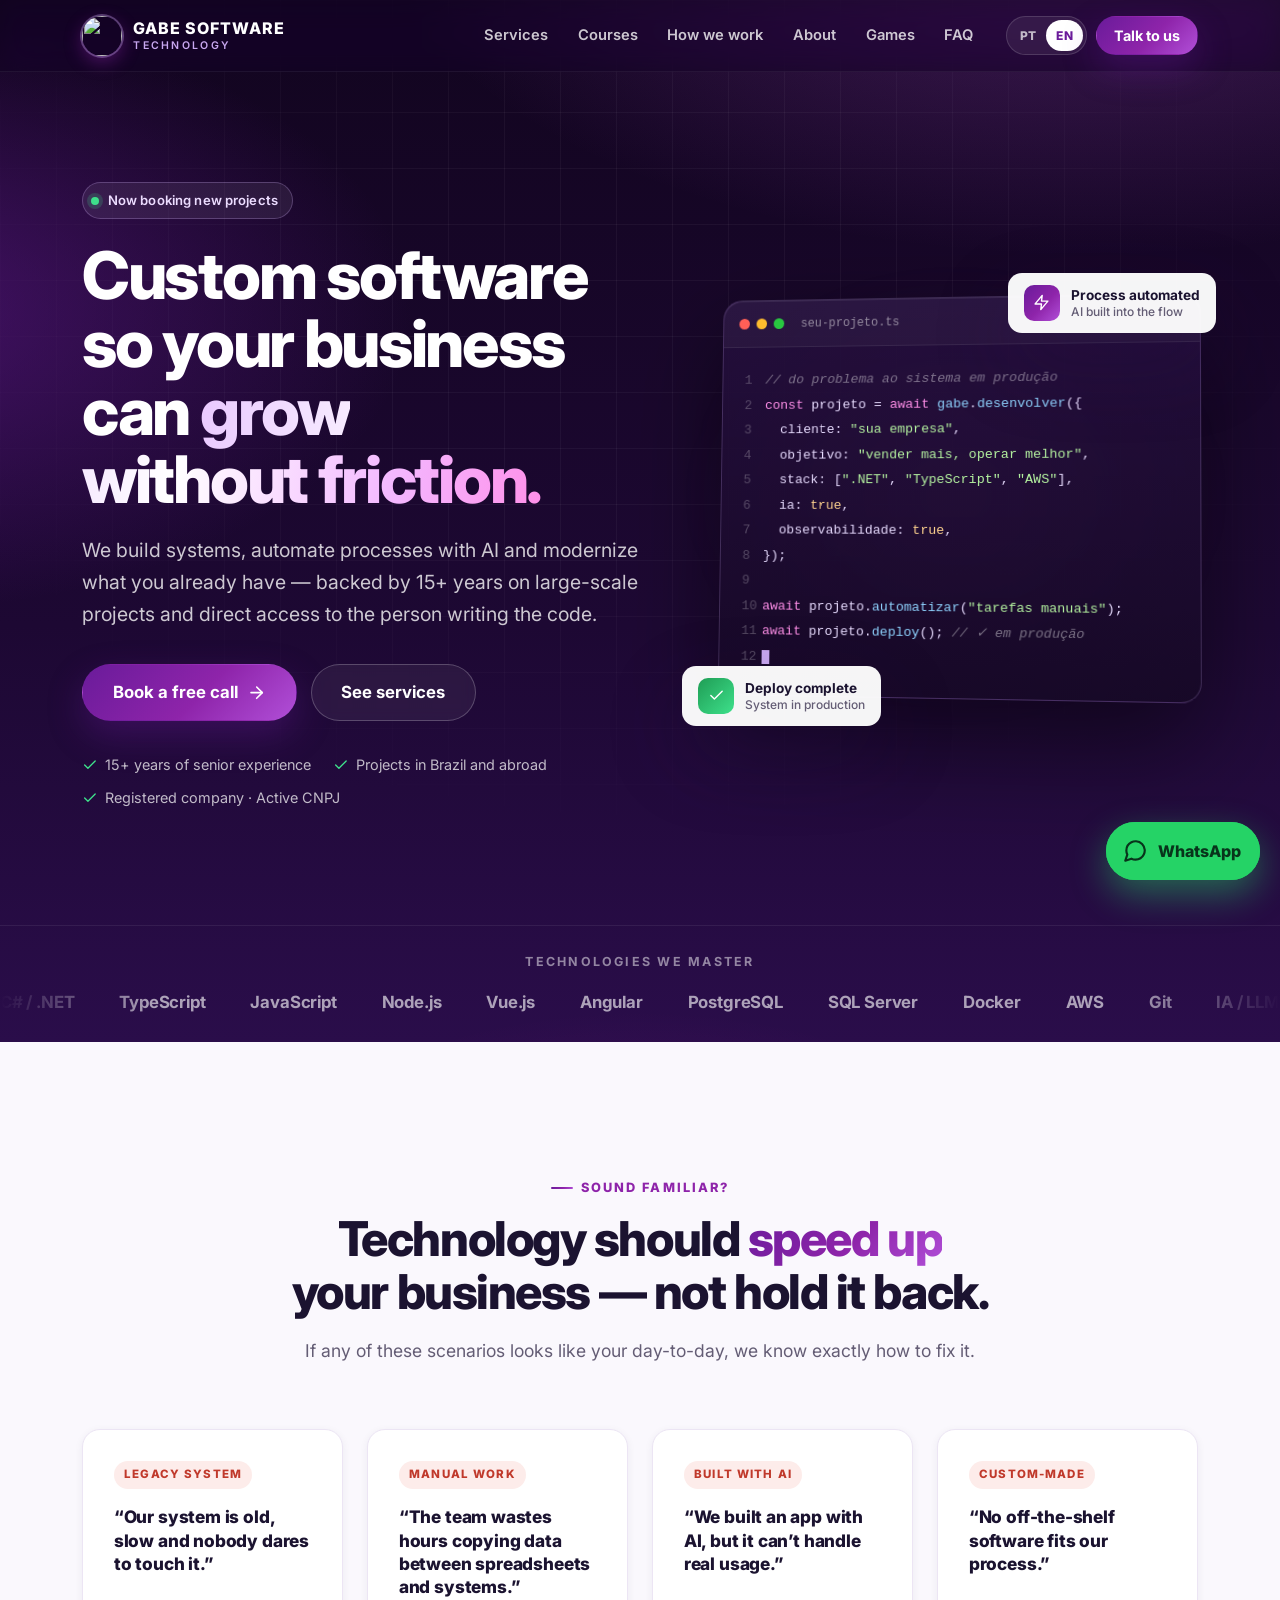
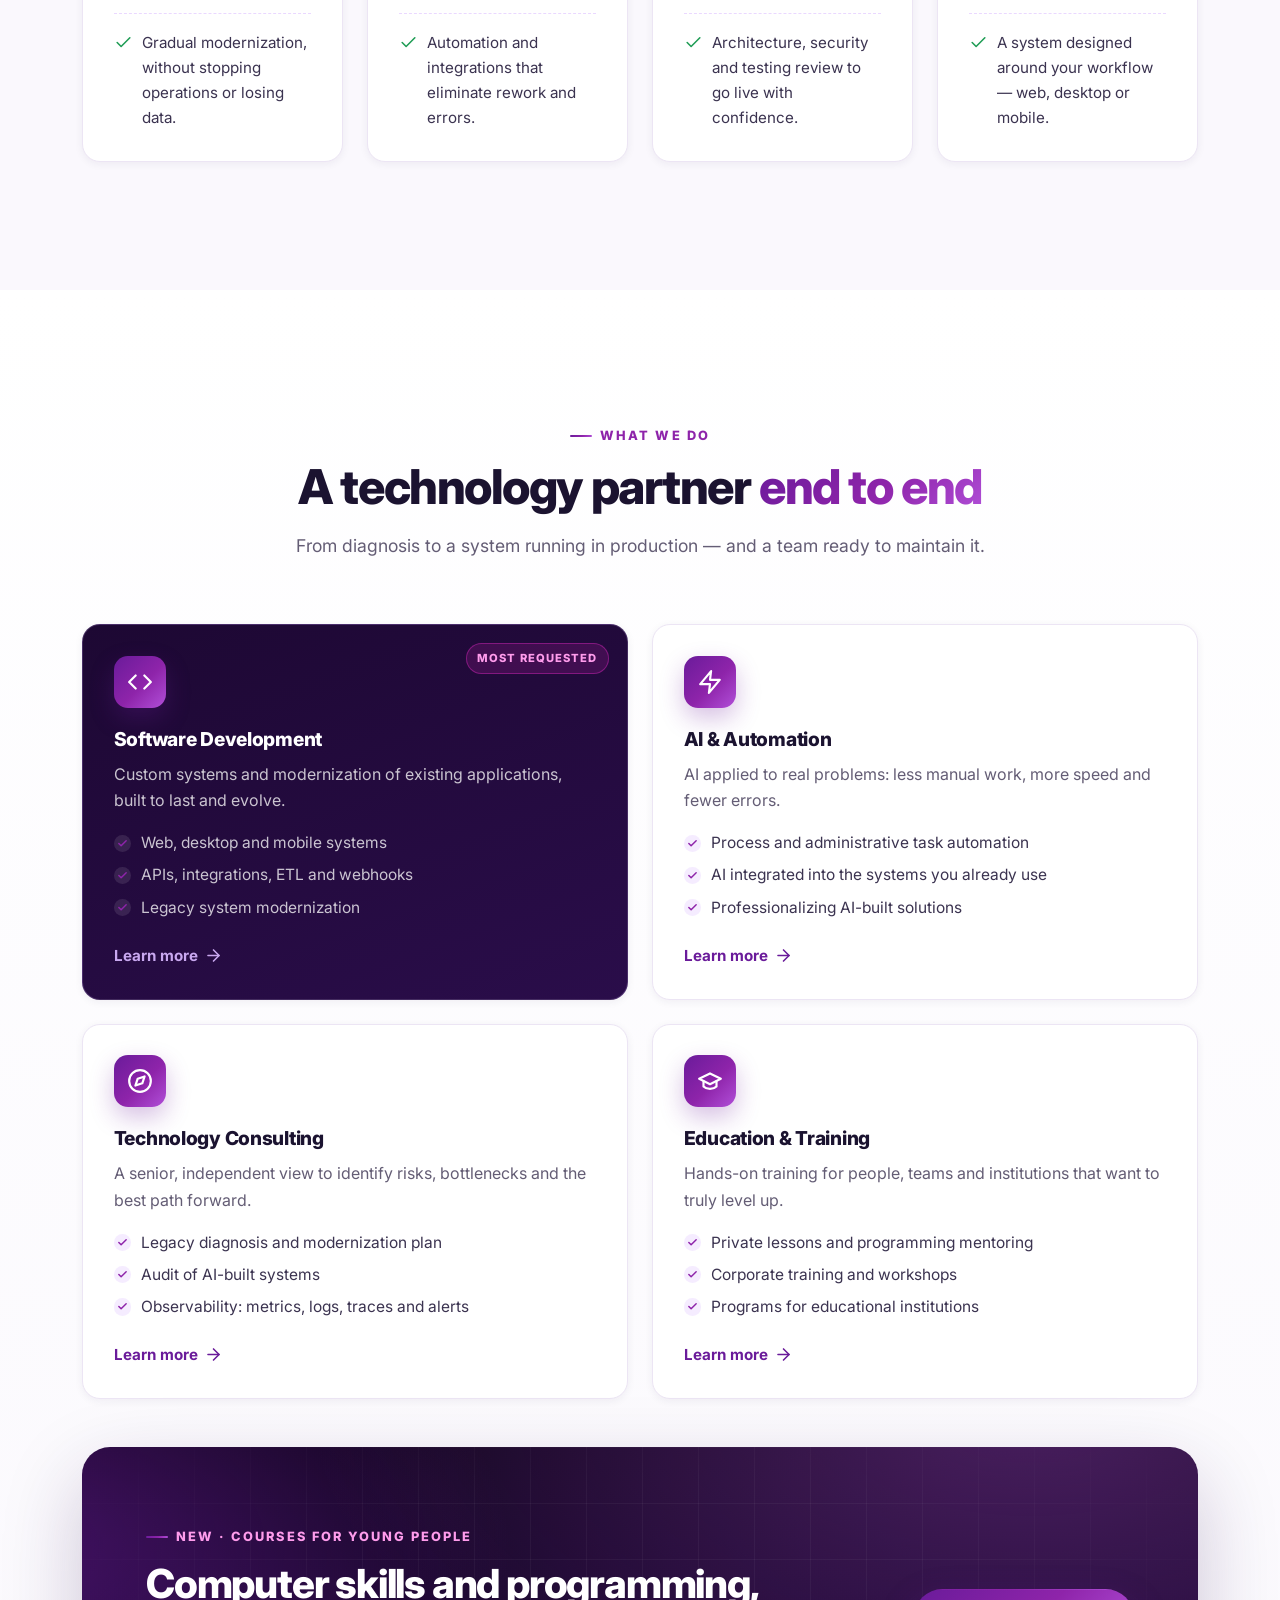
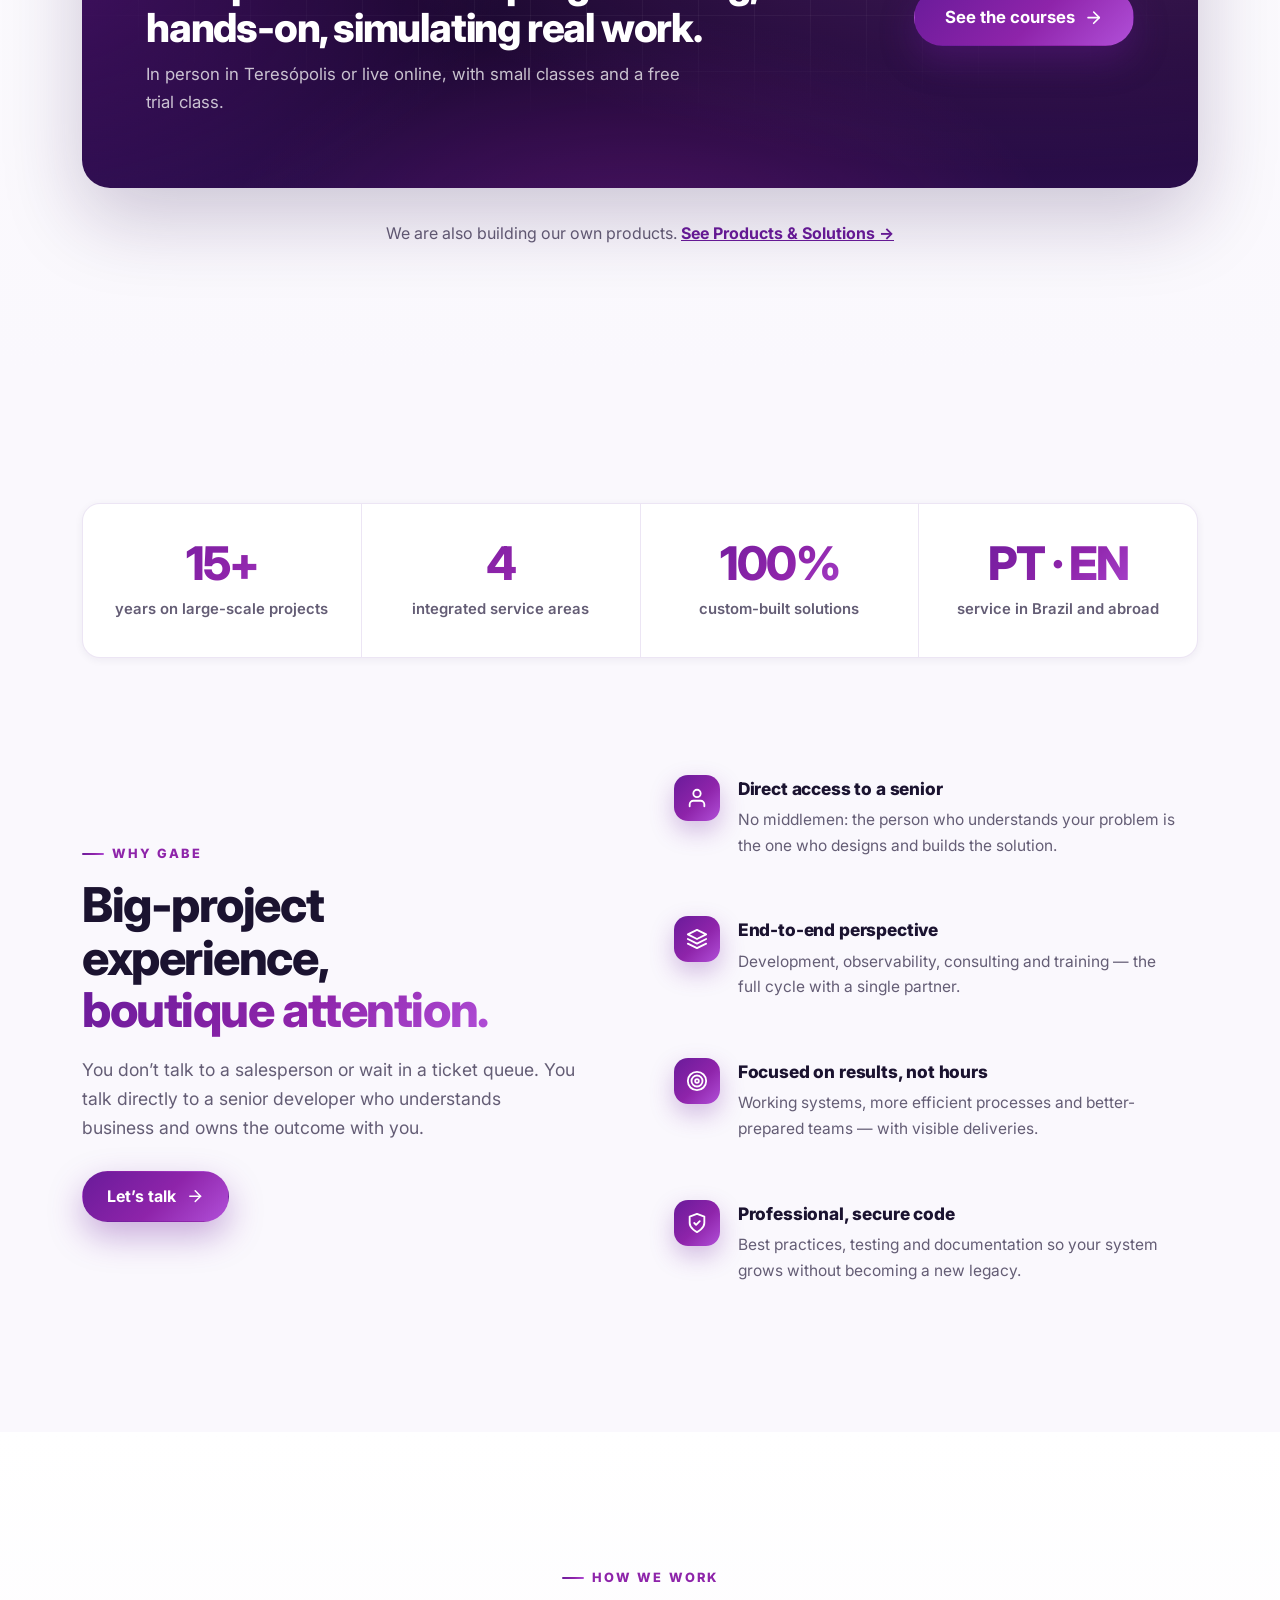
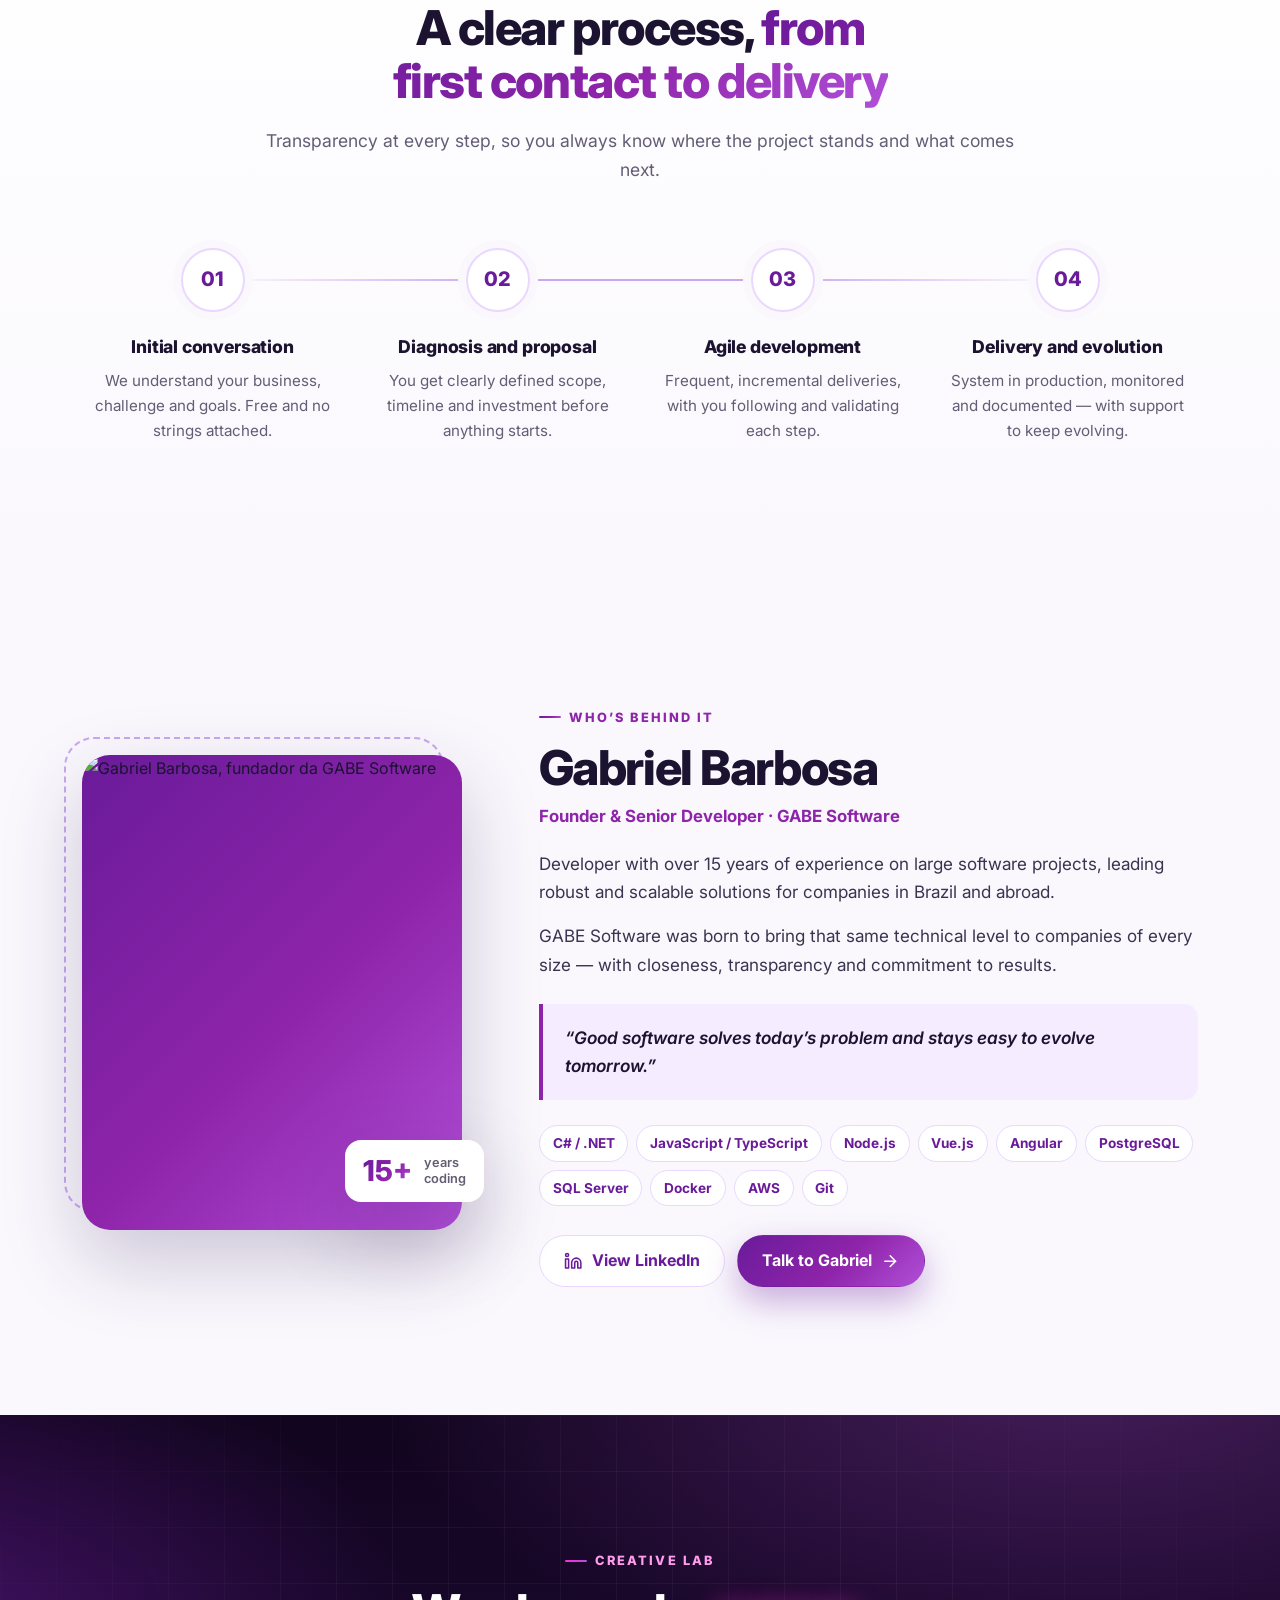
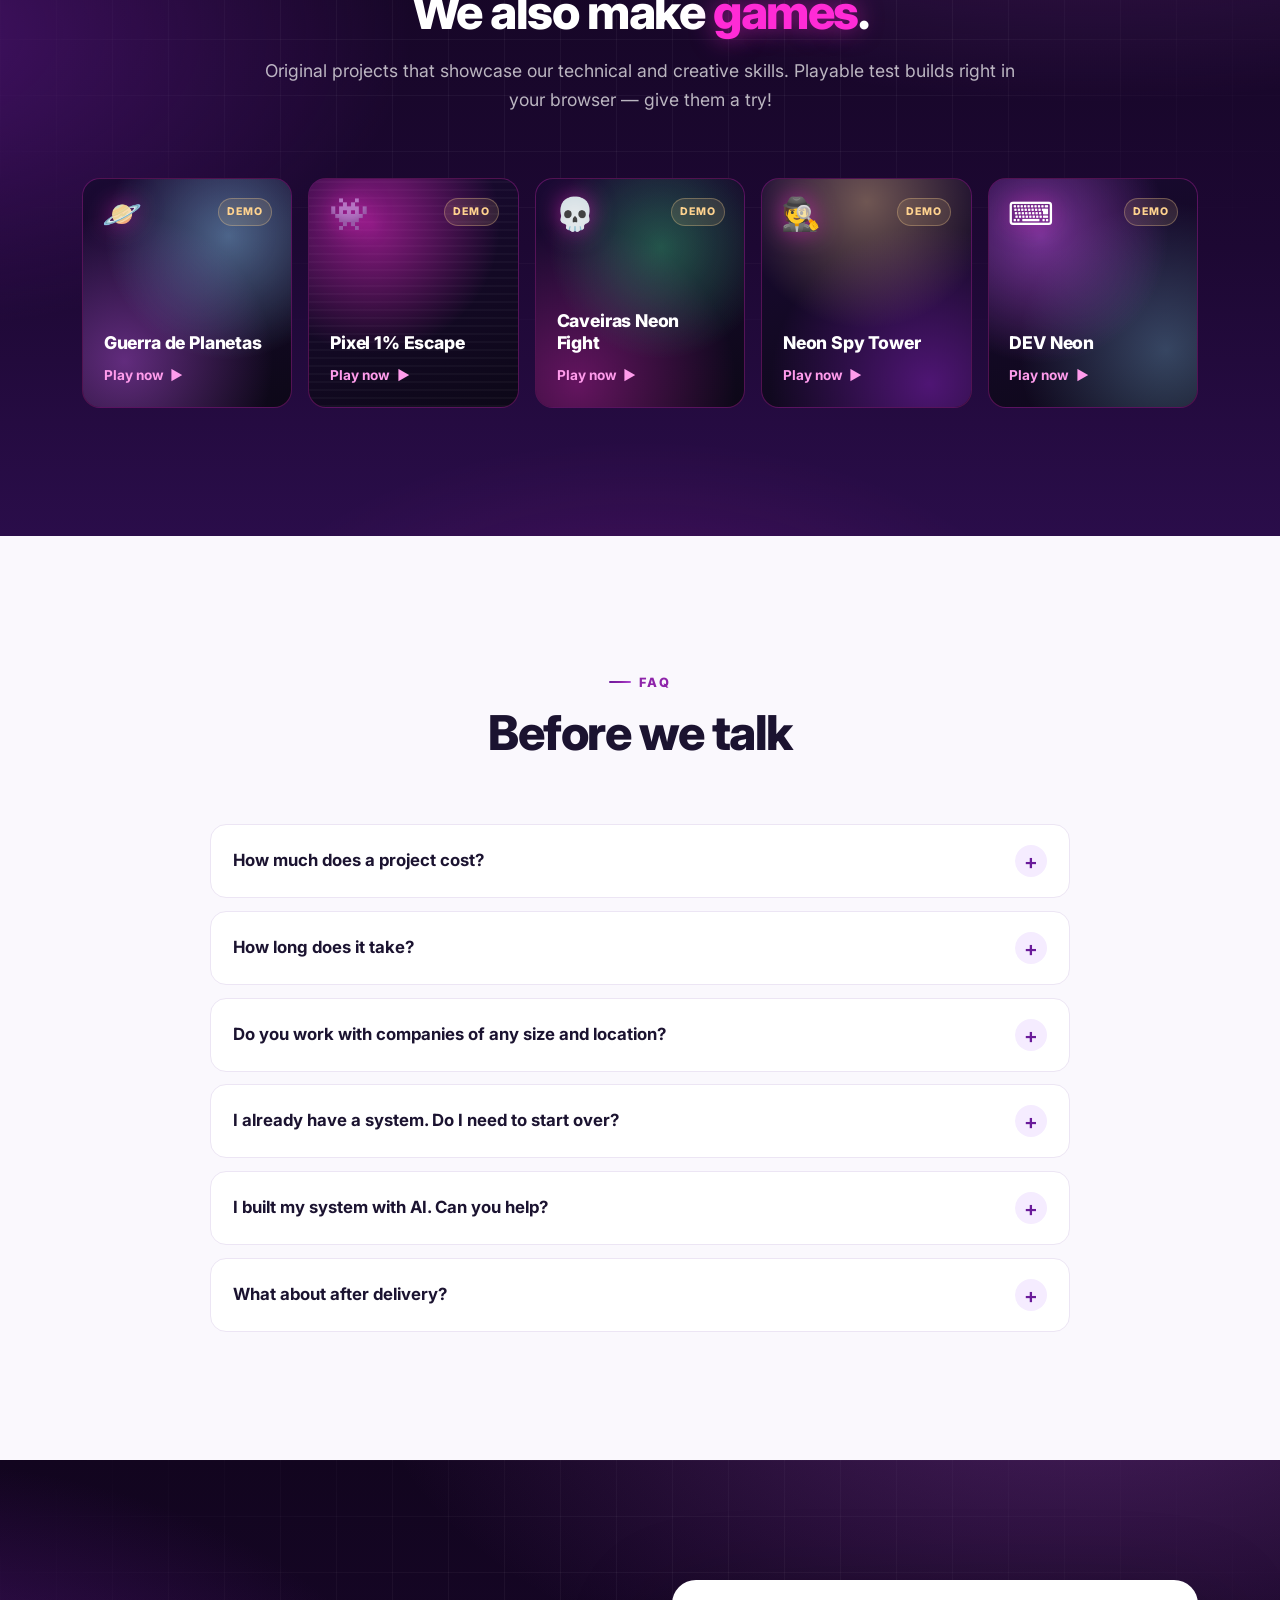
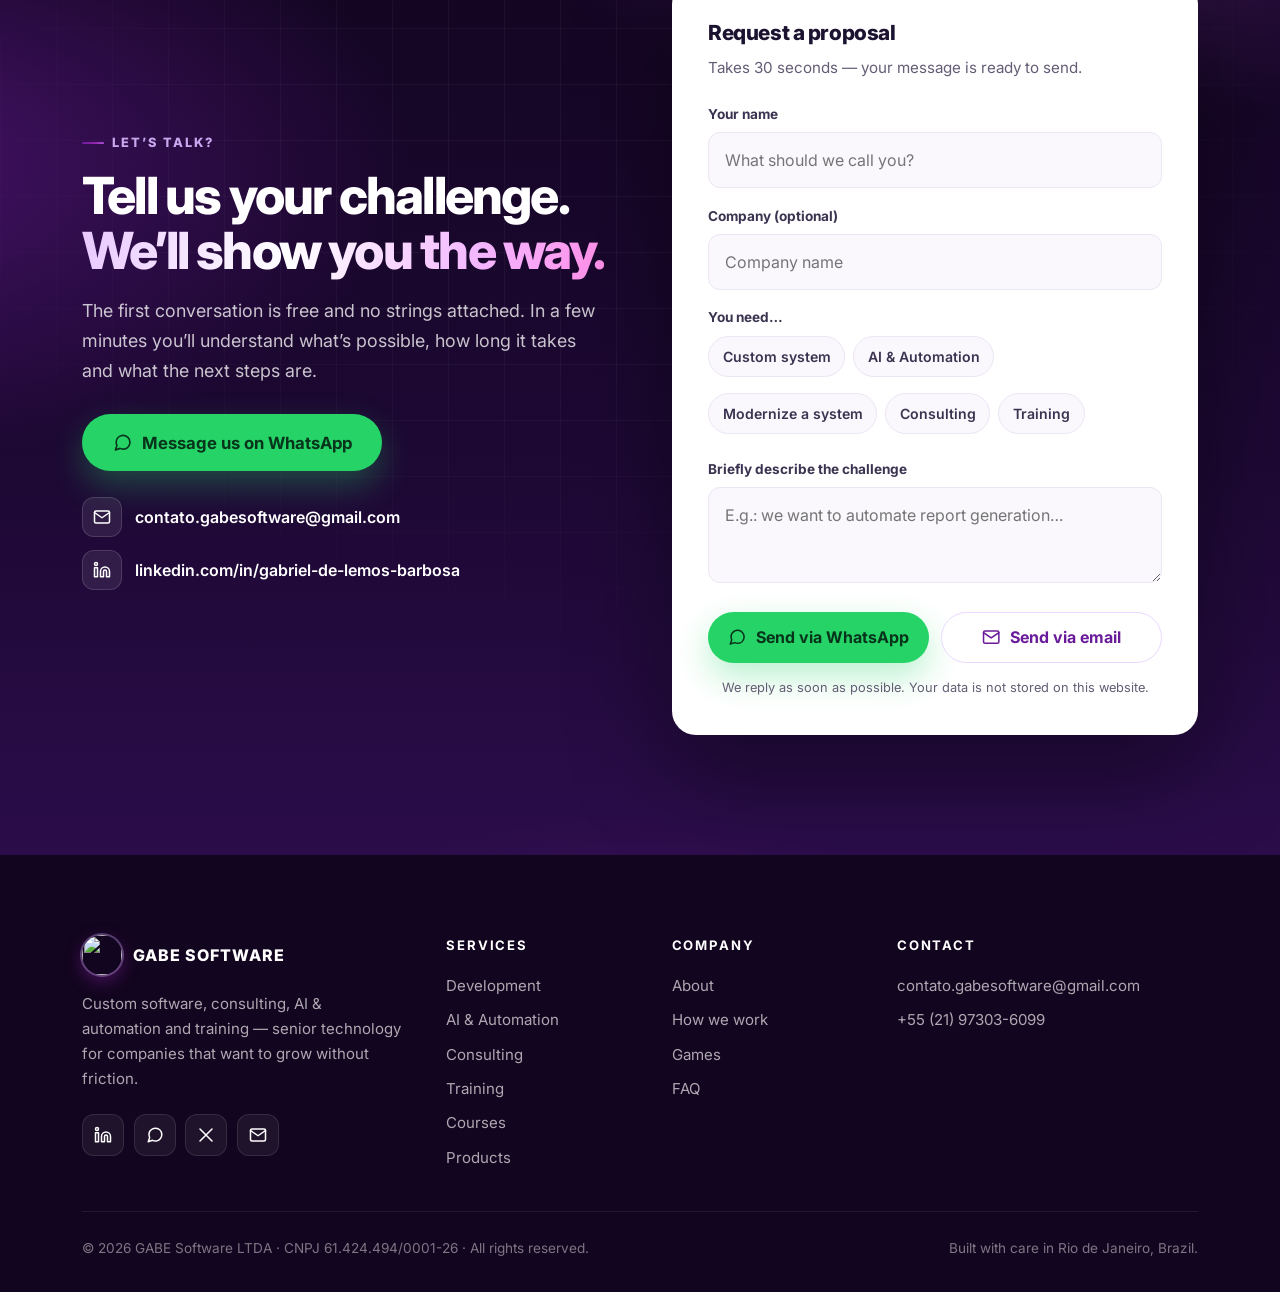
==== commit 06427141: "Adiciona página de Cursos para jovens Primeiro Emprego Digital e Dev Júnior, presencial em Teresópol" ====
--- a/index.html
+++ b/index.html
@@ -22,7 +22,7 @@
   <link rel="preconnect" href="https://fonts.googleapis.com">
   <link rel="preconnect" href="https://fonts.gstatic.com" crossorigin>
   <link href="https://fonts.googleapis.com/css2?family=Inter:wght@400;500;600;700;800&display=swap" rel="stylesheet">
-  <link rel="stylesheet" href="css/styles.css">
+  <link rel="stylesheet" href="css/styles.css?v=3">
   <script type="application/ld+json">
   {
     "@context": "https://schema.org",
@@ -71,6 +71,7 @@
       <nav class="main-nav" id="main-nav" aria-label="Navegação principal">
         <ul>
           <li><a href="#servicos" data-i18n="navServices">Serviços</a></li>
+          <li><a href="cursos.html" data-i18n="navCursos">Cursos</a></li>
           <li><a href="#processo" data-i18n="navProcess">Como trabalhamos</a></li>
           <li><a href="#sobre" data-i18n="navSobre">Sobre</a></li>
           <li><a href="#jogos" data-i18n="navJogos">Jogos</a></li>
@@ -240,6 +241,16 @@
             </ul>
             <a class="more" href="ensino-e-capacitacao.html"><span data-i18n="more">Conhecer em detalhes</span><svg class="icon"><use href="#i-arrow"/></svg></a>
           </article>
+        </div>
+        <div class="hero-dark cta-band reveal" style="margin-top:clamp(28px,4vw,48px)">
+          <div style="position:relative">
+            <span class="kicker" style="color:#ff9cec" data-i18n="cursosKicker">Novo · Cursos para jovens</span>
+            <h2 data-i18n="cursosTitle">Informática e programação na prática, simulando o trabalho real.</h2>
+            <p data-i18n="cursosDesc">Presencial em Teresópolis ou online ao vivo, com turmas pequenas e aula experimental gratuita.</p>
+          </div>
+          <div class="hero-ctas" style="position:relative">
+            <a href="cursos.html" class="btn btn-primary btn-lg btn-arrow"><span data-i18n="cursosBtn">Conhecer os cursos</span><svg class="icon"><use href="#i-arrow"/></svg></a>
+          </div>
         </div>
         <p class="reveal" style="text-align:center;margin-top:2rem;color:var(--muted)">
           <span data-i18n="prodTeaser">Também estamos construindo produtos próprios.</span>
@@ -475,6 +486,7 @@
             <li><a href="ia-e-automacao.html" data-i18n="navIa">IA & Automação</a></li>
             <li><a href="consultoria-em-tecnologia.html" data-i18n="navCons">Consultoria</a></li>
             <li><a href="ensino-e-capacitacao.html" data-i18n="navEnsino">Ensino</a></li>
+            <li><a href="cursos.html" data-i18n="navCursos">Cursos</a></li>
             <li><a href="produtos.html" data-i18n="navProd">Produtos</a></li>
           </ul>
         </div>
@@ -535,6 +547,8 @@
         s3f1: 'Legacy diagnosis and modernization plan', s3f2: 'Audit of AI-built systems', s3f3: 'Observability: metrics, logs, traces and alerts',
         s4Title: 'Education & Training', s4Desc: 'Hands-on training for people, teams and institutions that want to truly level up.',
         s4f1: 'Private lessons and programming mentoring', s4f2: 'Corporate training and workshops', s4f3: 'Programs for educational institutions',
+        cursosKicker: 'New · Courses for young people', cursosTitle: 'Computer skills and programming, hands-on, simulating real work.',
+        cursosDesc: 'In person in Teresópolis or live online, with small classes and a free trial class.', cursosBtn: 'See the courses',
         prodTeaser: 'We are also building our own products.', prodTeaserLink: 'See Products & Solutions →',
         stat1: 'years on large-scale projects', stat2: 'integrated service areas', stat3: 'custom-built solutions', stat4: 'service in Brazil and abroad',
         whyKicker: 'Why GABE', whyTitle: 'Big-project experience, <em>boutique attention.</em>',
@@ -576,6 +590,6 @@
       }
     };
   </script>
-  <script src="js/common.js"></script>
+  <script src="js/common.js?v=3"></script>
 </body>
 </html>
--- a/css/styles.css
+++ b/css/styles.css
@@ -422,6 +422,44 @@
 .cta-band p { color: rgba(255, 255, 255, .75); margin-top: .7rem; max-width: 560px; font-size: 1.05rem; }
 .cta-band .hero-ctas { margin-top: 0; }
 
+/* ---------- Courses ---------- */
+.hero-chips { display: flex; flex-wrap: wrap; gap: .5rem; margin-top: 1.8rem; }
+.hero-chips span { display: inline-flex; align-items: center; gap: .45rem; padding: .45rem .85rem; border-radius: 999px; background: rgba(255, 255, 255, .07); border: 1px solid rgba(201, 168, 240, .25); color: #ecdcff; font-size: .85rem; font-weight: 600; }
+.hero-chips .icon { width: 1em; height: 1em; color: #3ee08b; }
+
+.course-grid { display: grid; grid-template-columns: 1fr 1fr; gap: clamp(18px, 2.4vw, 28px); align-items: stretch; }
+.course-card { padding: 0; overflow: hidden; display: flex; flex-direction: column; }
+.course-top { padding: clamp(24px, 3vw, 36px); background: linear-gradient(160deg, var(--night-2), var(--night-3)); color: #fff; position: relative; overflow: hidden; }
+.course-top::before { content: ""; position: absolute; width: 300px; height: 300px; right: -110px; top: -130px; background: radial-gradient(closest-side, rgba(177, 79, 216, .55), transparent); }
+.course-top.dev::before { background: radial-gradient(closest-side, rgba(255, 43, 214, .4), transparent); }
+.course-top > * { position: relative; }
+.course-top .badge-line { display: inline-block; font-size: .72rem; font-weight: 800; letter-spacing: .12em; text-transform: uppercase; color: var(--lilac); margin-bottom: .7rem; }
+.course-top h3 { color: #fff; font-size: clamp(1.4rem, 2.4vw, 1.75rem); line-height: 1.15; letter-spacing: -.025em; margin-bottom: .7rem; }
+.course-top p { color: rgba(255, 255, 255, .78); }
+.course-meta { display: flex; flex-wrap: wrap; gap: .45rem; margin-top: 1.2rem; }
+.course-meta span { font-size: .8rem; font-weight: 700; padding: .35rem .7rem; border-radius: 999px; background: rgba(255, 255, 255, .09); border: 1px solid rgba(255, 255, 255, .14); color: #fff; }
+.course-body { padding: clamp(24px, 3vw, 36px); display: flex; flex-direction: column; gap: 1.4rem; flex: 1; }
+.course-body h4 { font-size: .8rem; font-weight: 800; letter-spacing: .12em; text-transform: uppercase; color: var(--purple-2); margin-bottom: .8rem; }
+.sim-box { border-radius: 16px; padding: 1.1rem 1.2rem; background: var(--lilac-soft); border: 1px solid var(--lilac-border); }
+.sim-box strong { display: flex; align-items: center; gap: .5rem; color: var(--purple); font-size: .95rem; margin-bottom: .35rem; }
+.sim-box strong .icon { width: 1.1em; height: 1.1em; }
+.sim-box p { color: var(--ink-2); font-size: .95rem; }
+.modules { border: 1px solid var(--border); border-radius: 14px; }
+.modules summary { list-style: none; cursor: pointer; padding: .9rem 1.1rem; font-weight: 700; color: var(--ink); display: flex; justify-content: space-between; align-items: center; }
+.modules summary::-webkit-details-marker { display: none; }
+.modules summary::after { content: "+"; color: var(--purple); font-size: 1.25rem; transition: transform .3s var(--ease); }
+.modules[open] summary::after { transform: rotate(45deg); }
+.modules ol { list-style: none; padding: 0 1.1rem 1rem; display: grid; gap: .75rem; }
+.modules li { display: grid; grid-template-columns: 92px 1fr; gap: .8rem; font-size: .93rem; color: var(--ink-2); }
+.modules li b { font-size: .78rem; color: var(--purple-2); text-transform: uppercase; letter-spacing: .06em; padding-top: .1rem; }
+.price-row { margin-top: auto; display: flex; flex-wrap: wrap; align-items: center; justify-content: space-between; gap: 1rem; padding-top: 1.3rem; border-top: 1px solid var(--border); }
+.price-row .price small { display: block; font-size: .78rem; color: var(--muted); font-weight: 600; }
+.price-row .price b { font-size: 1.15rem; font-weight: 800; color: var(--ink); }
+.price-row .price em { display: block; font-style: normal; font-size: .82rem; color: var(--ok); font-weight: 700; margin-top: .15rem; }
+
+.format-card { display: flex; gap: 1.1rem; align-items: flex-start; }
+.format-card .ic-box { margin: 0; flex: none; }
+
 /* ---------- Reveal ---------- */
 .reveal { opacity: 0; transform: translateY(24px); transition: opacity .8s var(--ease), transform .8s var(--ease); }
 .reveal.in { opacity: 1; transform: none; }
@@ -447,7 +485,7 @@
   .main-nav a { padding: .9rem 1rem; font-size: 1.02rem; border-radius: 12px; }
   .header-actions { margin-left: auto; }
 
-  .hero-grid, .why-grid, .cta-grid, .split, .about { grid-template-columns: 1fr; }
+  .hero-grid, .why-grid, .cta-grid, .split, .about, .course-grid { grid-template-columns: 1fr; }
   .hero-visual { max-width: 560px; margin: 1rem auto 0; width: 100%; }
   .code-window { transform: none; }
   .g-3, .g-4 { grid-template-columns: repeat(2, 1fr); }
@@ -473,6 +511,8 @@
   .float-chip { padding: .6rem .8rem; font-size: .78rem; }
   .float-chip .chip-ic { width: 30px; height: 30px; }
   .brief-actions { grid-template-columns: 1fr; }
+  .modules li { grid-template-columns: 1fr; gap: .15rem; }
+  .price-row .btn { width: 100%; }
   .footer-grid { grid-template-columns: 1fr; gap: 2rem; }
   .about-badge { right: -6px; }
   .about-photo::before { inset: -12px 12px 12px -12px; }
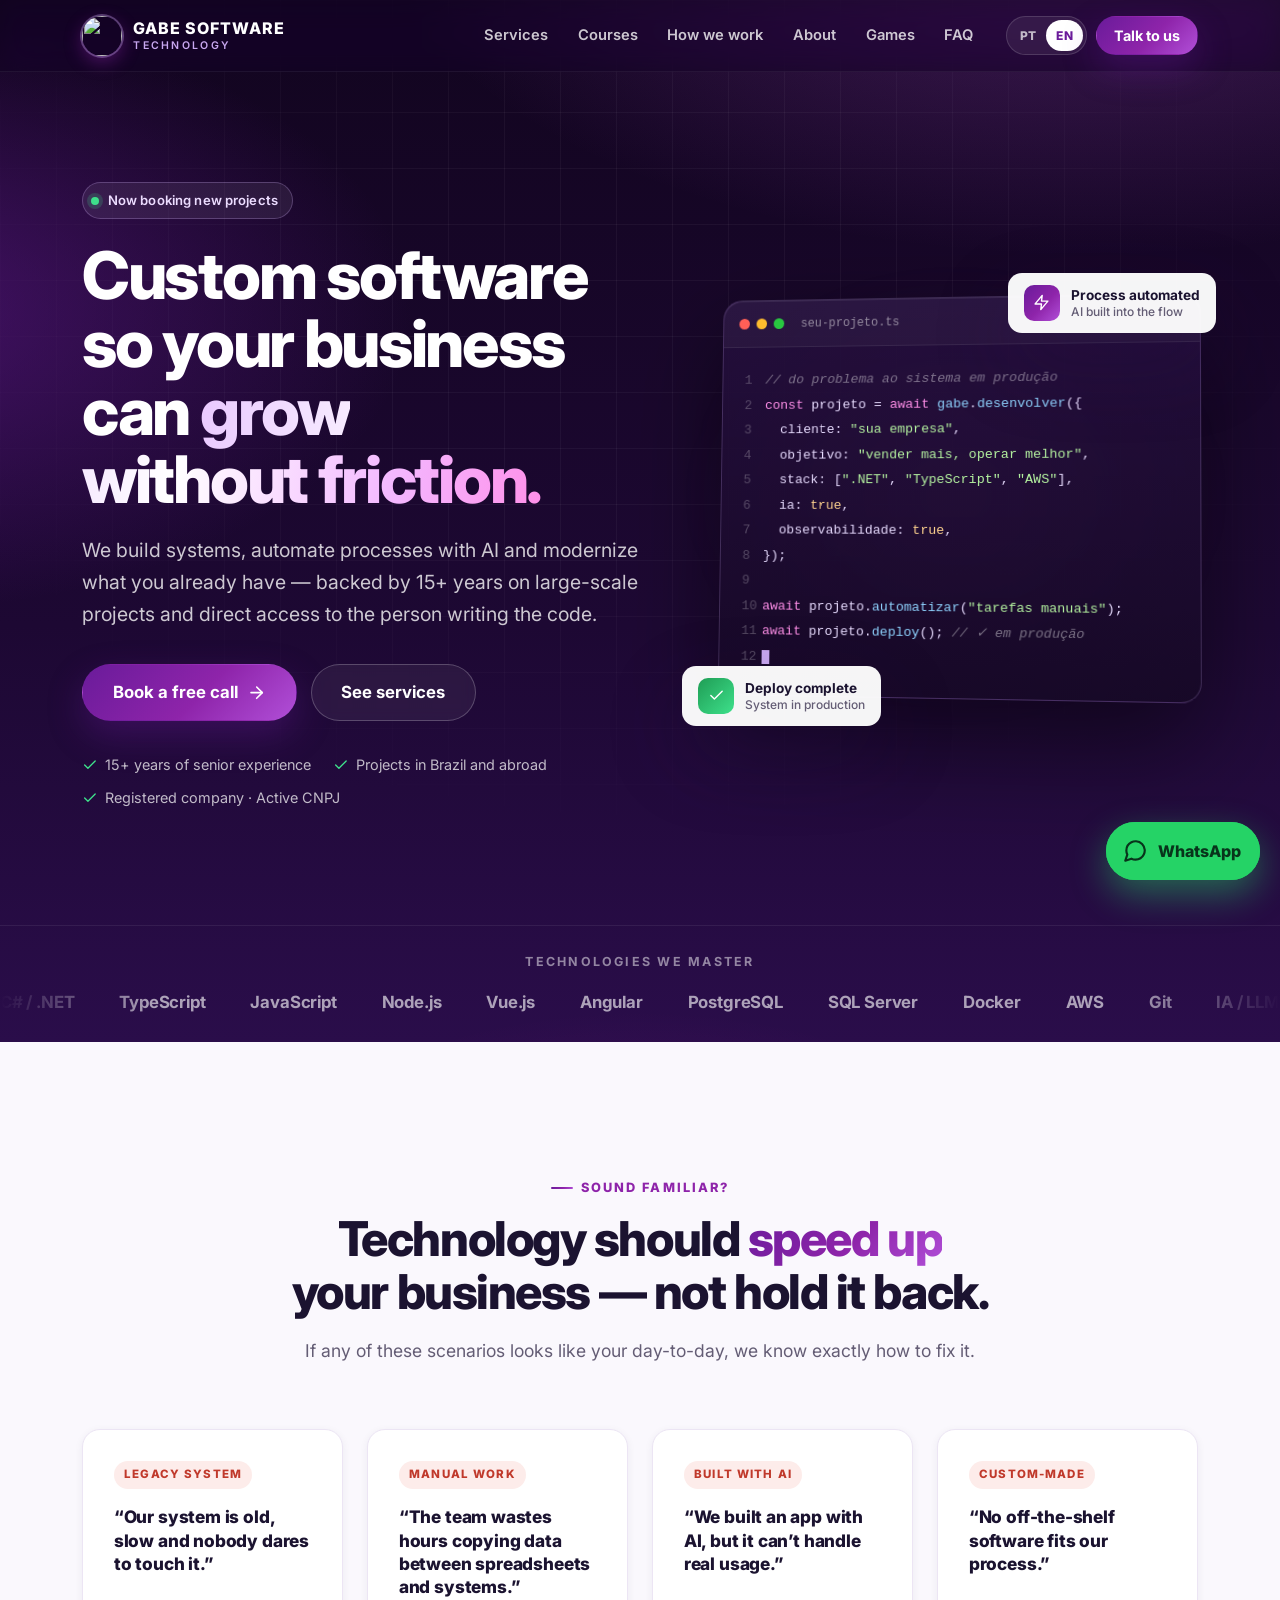
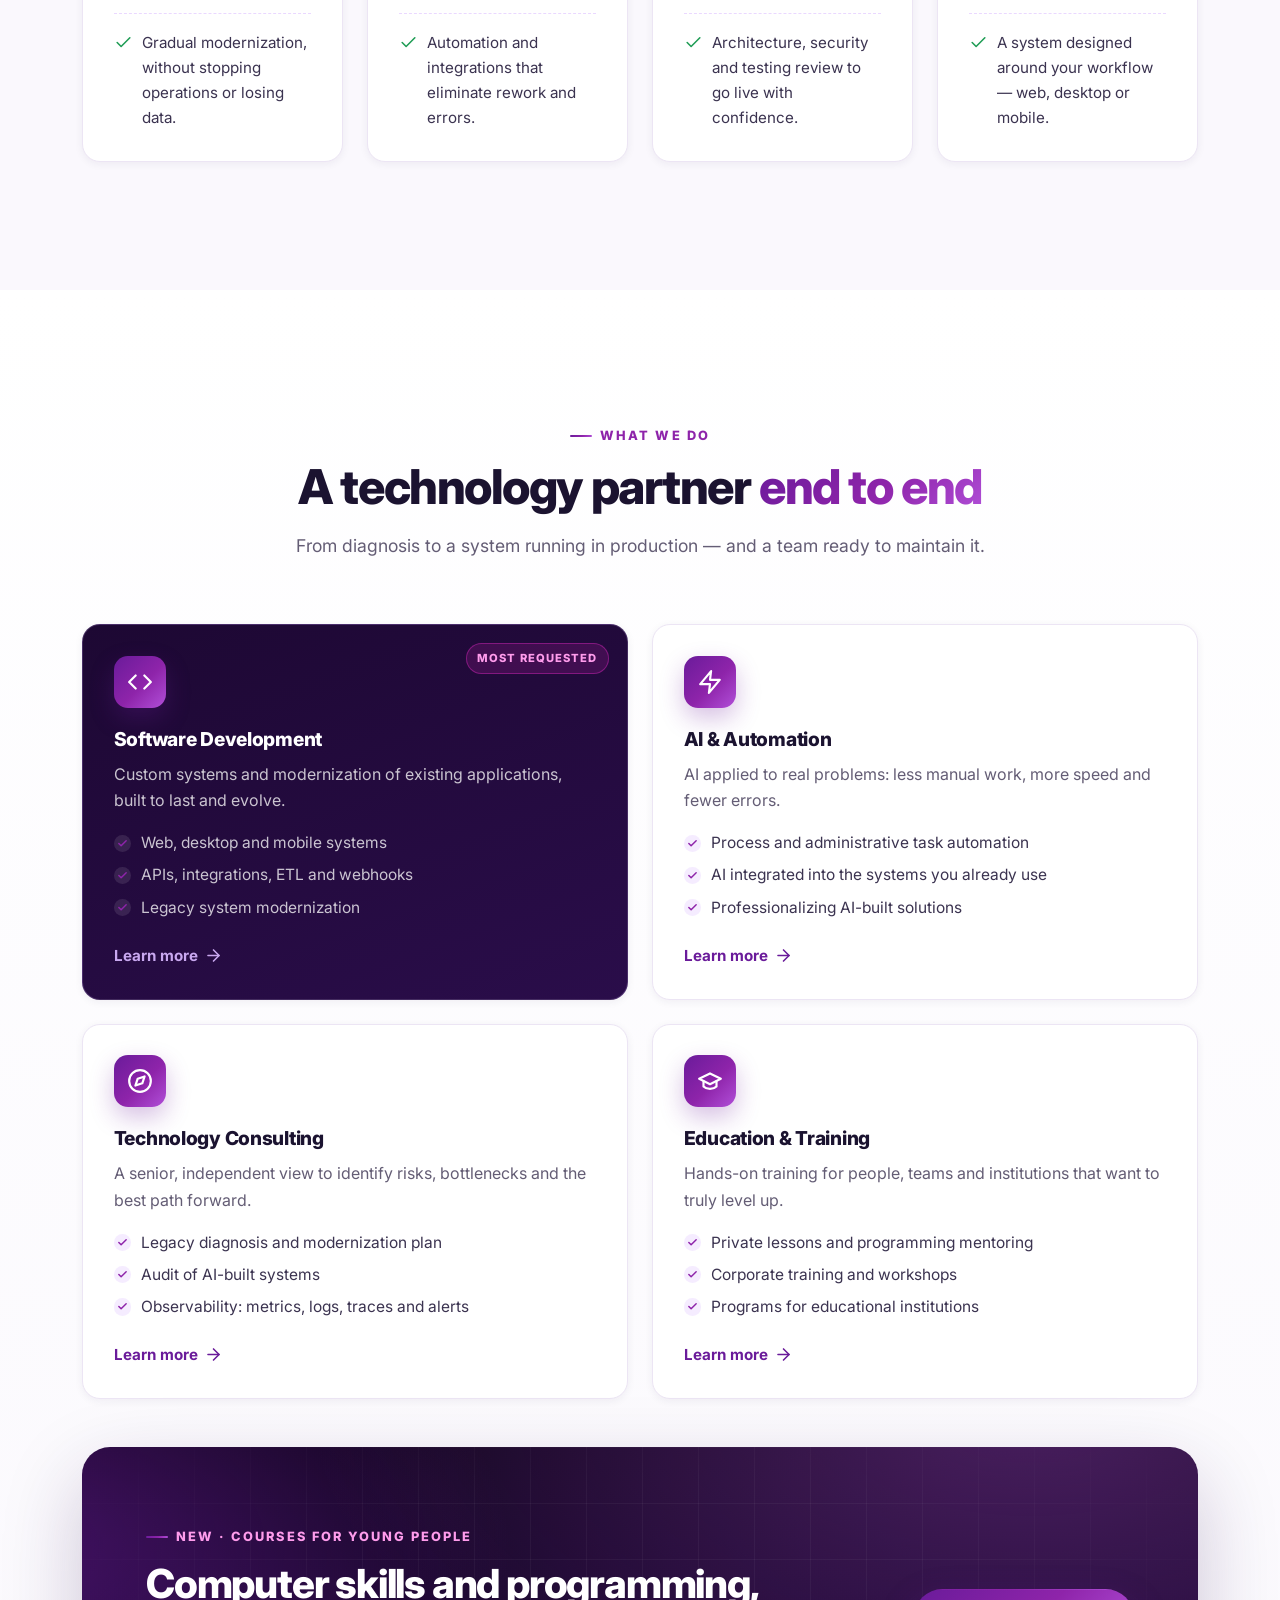
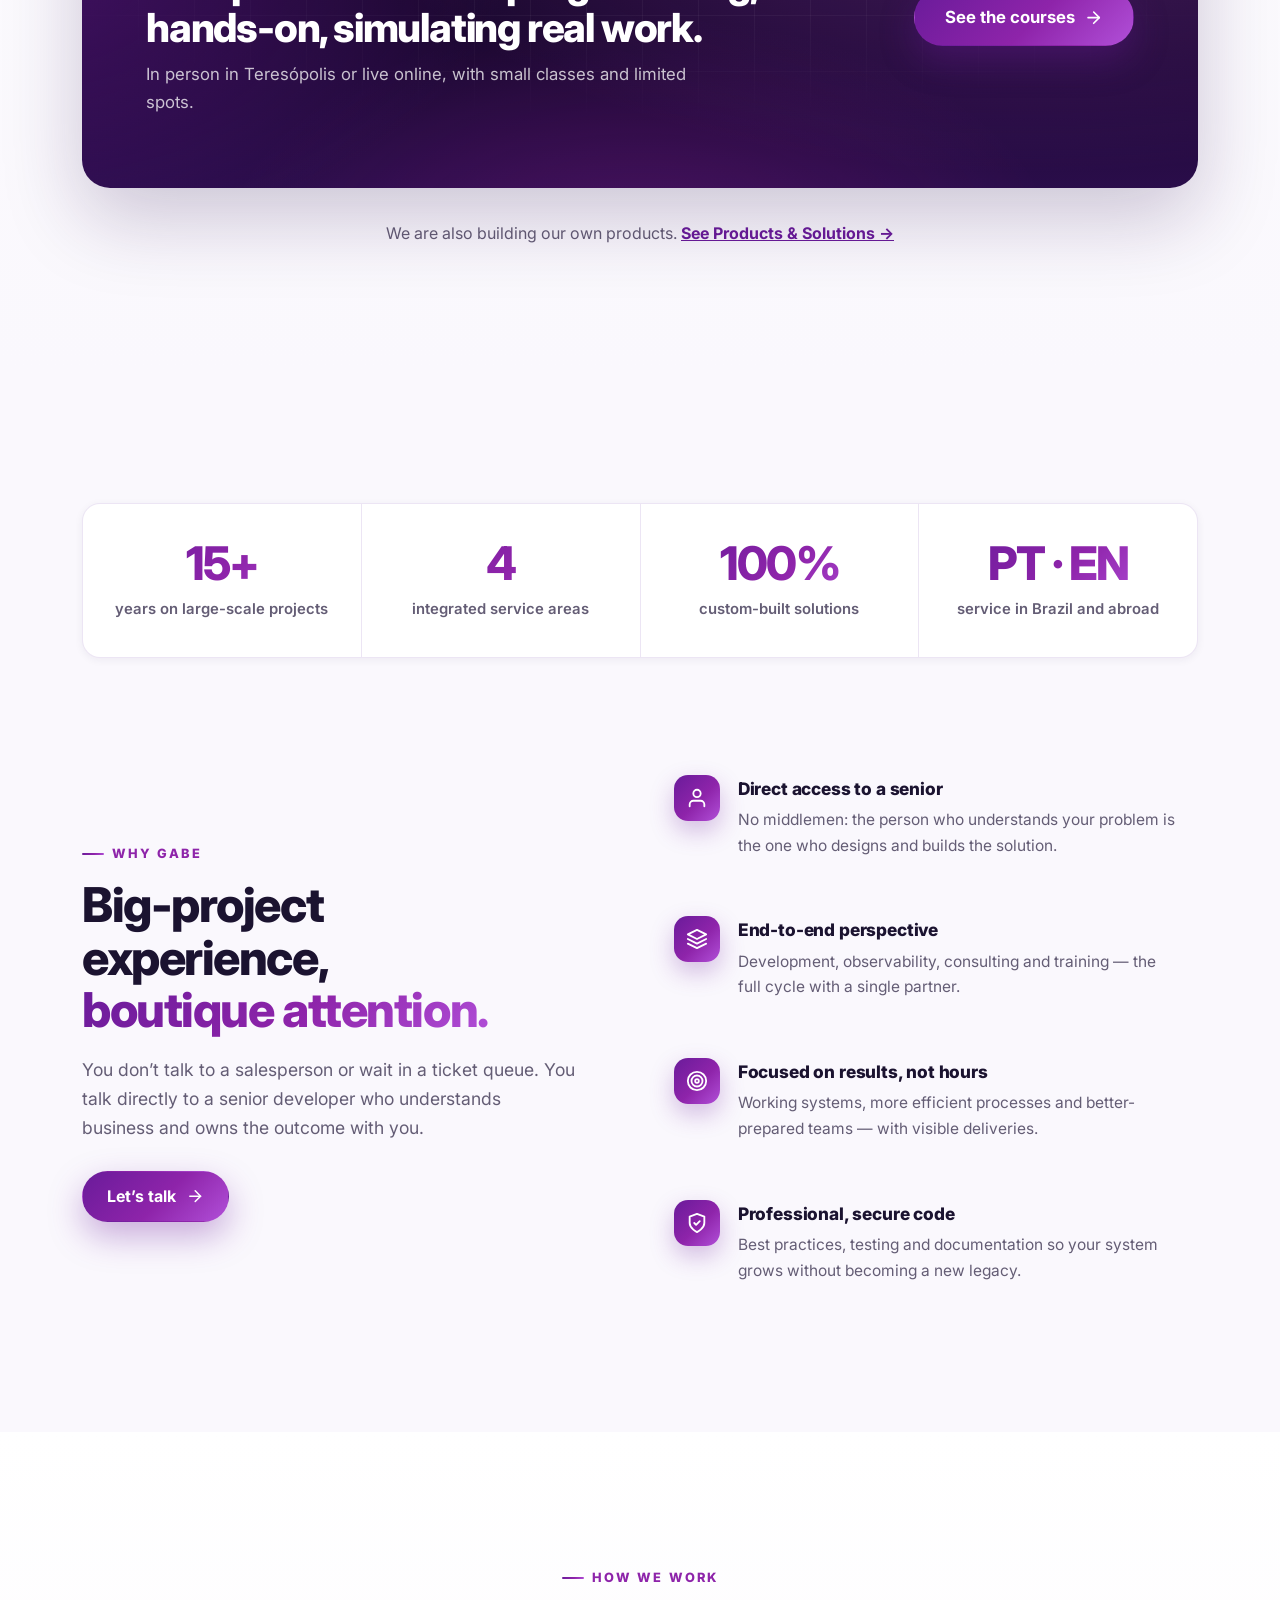
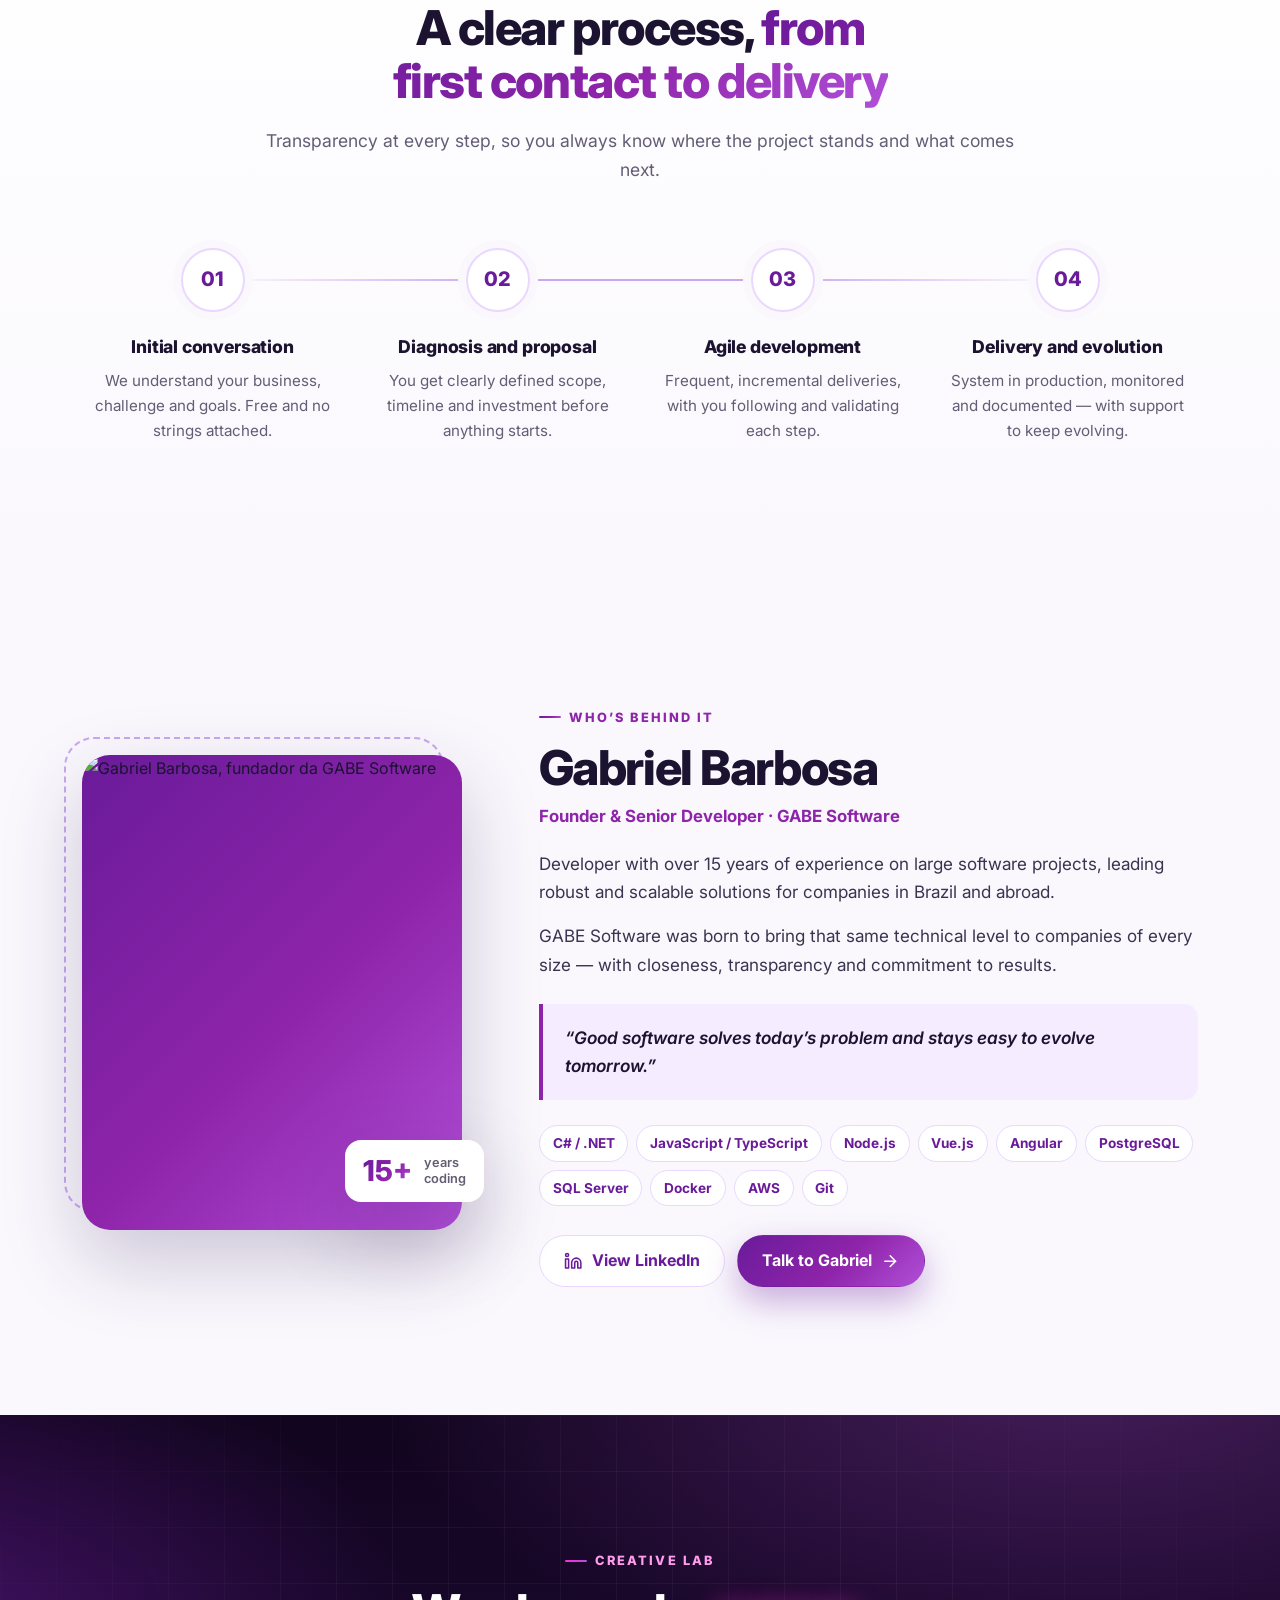
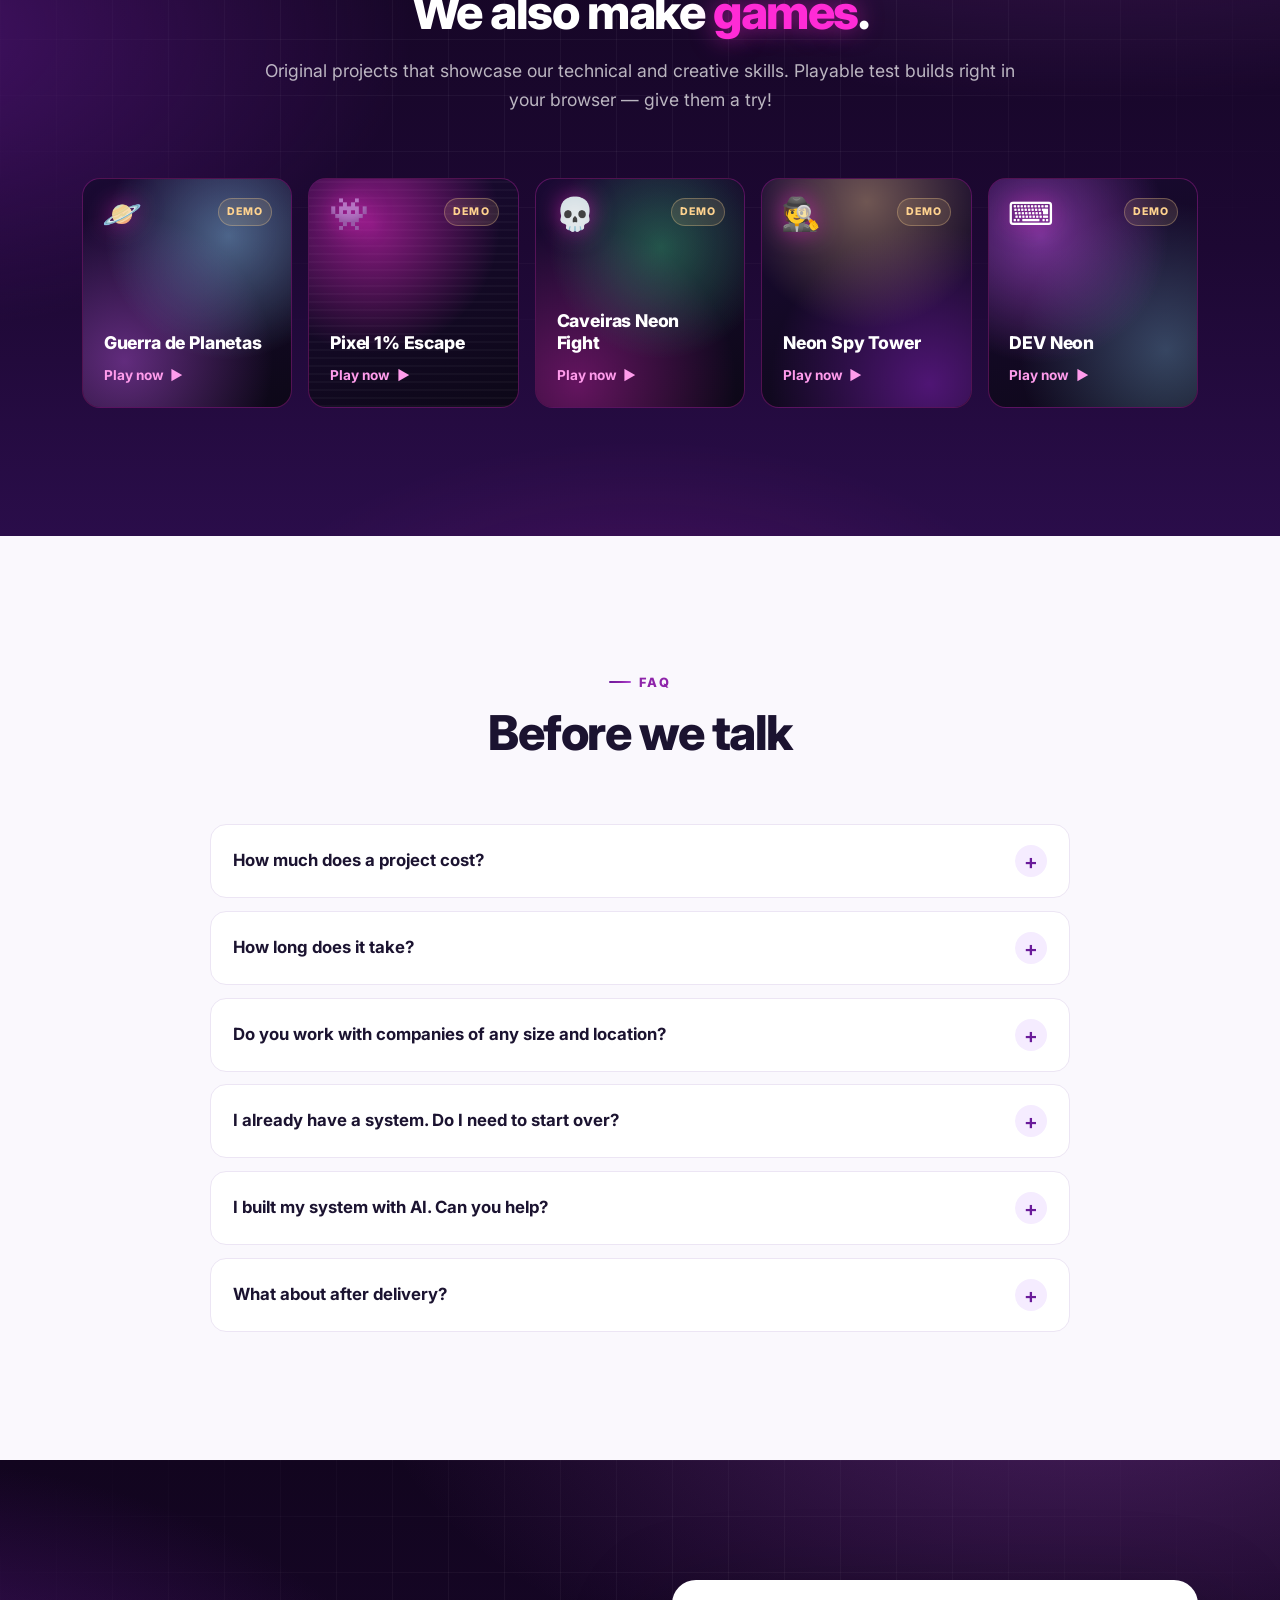
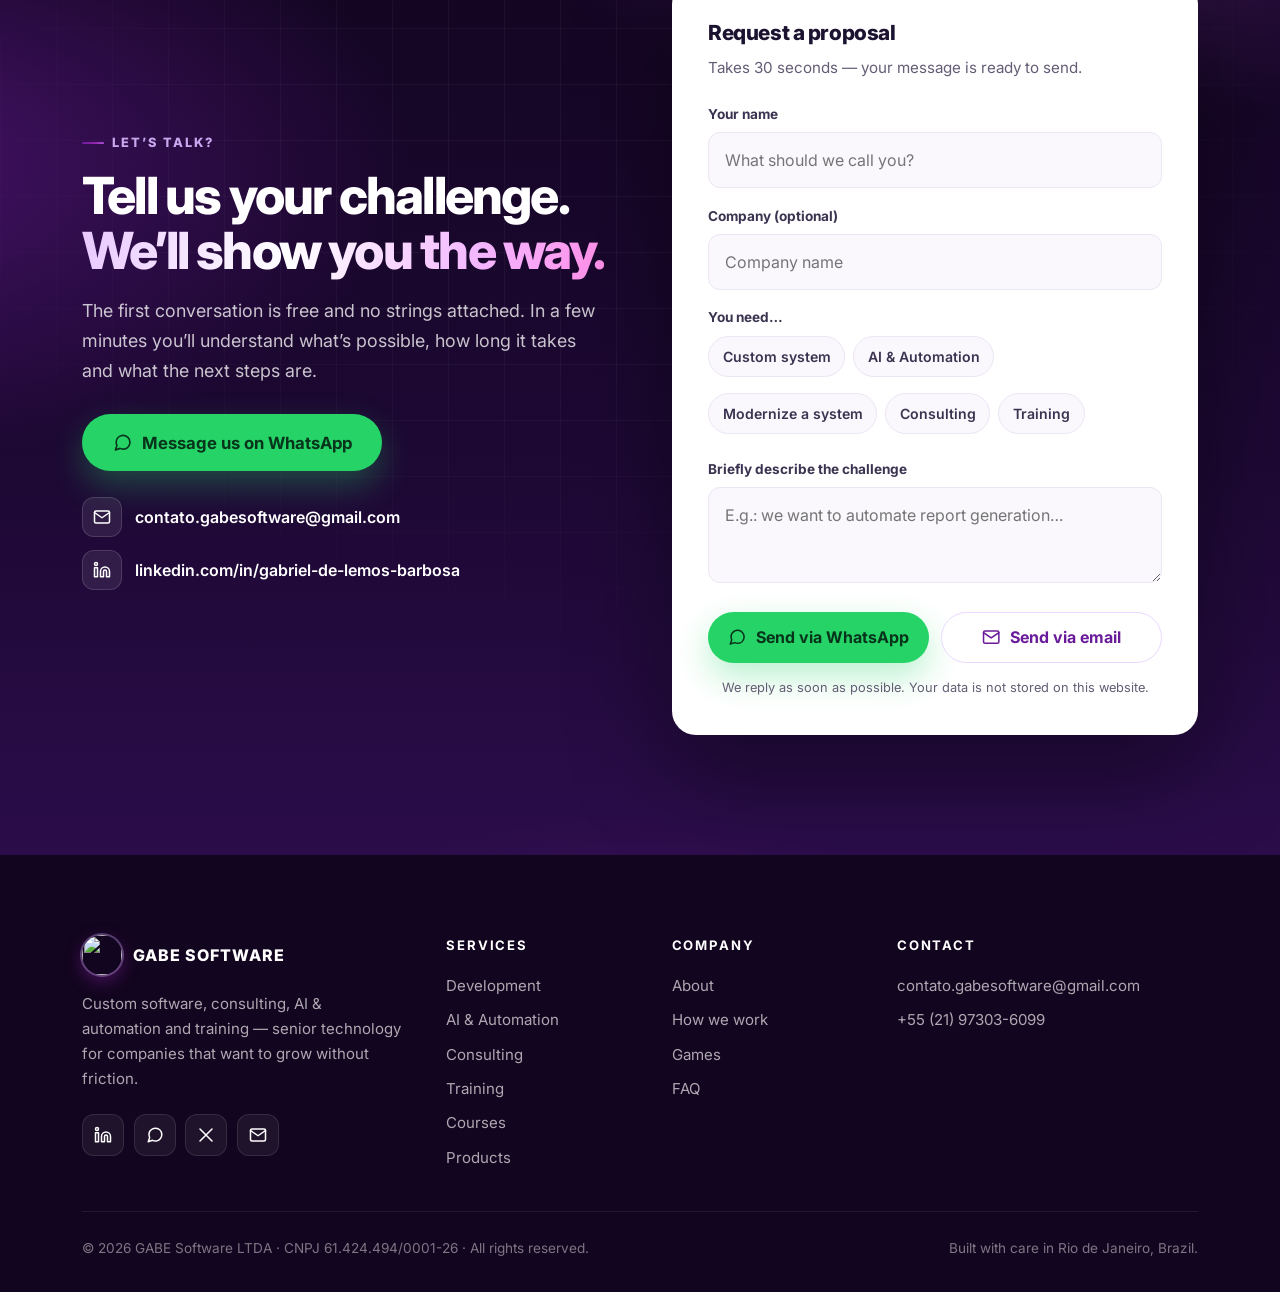
==== commit 67433d35: "Remove aula experimental gratuita e ignora pasta _interno Co-Authored-By: Claude Opus 5.5 <noreply@a" ====
--- a/index.html
+++ b/index.html
@@ -246,7 +246,7 @@
           <div style="position:relative">
             <span class="kicker" style="color:#ff9cec" data-i18n="cursosKicker">Novo · Cursos para jovens</span>
             <h2 data-i18n="cursosTitle">Informática e programação na prática, simulando o trabalho real.</h2>
-            <p data-i18n="cursosDesc">Presencial em Teresópolis ou online ao vivo, com turmas pequenas e aula experimental gratuita.</p>
+            <p data-i18n="cursosDesc">Presencial em Teresópolis ou online ao vivo, com turmas pequenas e vagas limitadas.</p>
           </div>
           <div class="hero-ctas" style="position:relative">
             <a href="cursos.html" class="btn btn-primary btn-lg btn-arrow"><span data-i18n="cursosBtn">Conhecer os cursos</span><svg class="icon"><use href="#i-arrow"/></svg></a>
@@ -548,7 +548,7 @@
         s4Title: 'Education & Training', s4Desc: 'Hands-on training for people, teams and institutions that want to truly level up.',
         s4f1: 'Private lessons and programming mentoring', s4f2: 'Corporate training and workshops', s4f3: 'Programs for educational institutions',
         cursosKicker: 'New · Courses for young people', cursosTitle: 'Computer skills and programming, hands-on, simulating real work.',
-        cursosDesc: 'In person in Teresópolis or live online, with small classes and a free trial class.', cursosBtn: 'See the courses',
+        cursosDesc: 'In person in Teresópolis or live online, with small classes and limited spots.', cursosBtn: 'See the courses',
         prodTeaser: 'We are also building our own products.', prodTeaserLink: 'See Products & Solutions →',
         stat1: 'years on large-scale projects', stat2: 'integrated service areas', stat3: 'custom-built solutions', stat4: 'service in Brazil and abroad',
         whyKicker: 'Why GABE', whyTitle: 'Big-project experience, <em>boutique attention.</em>',
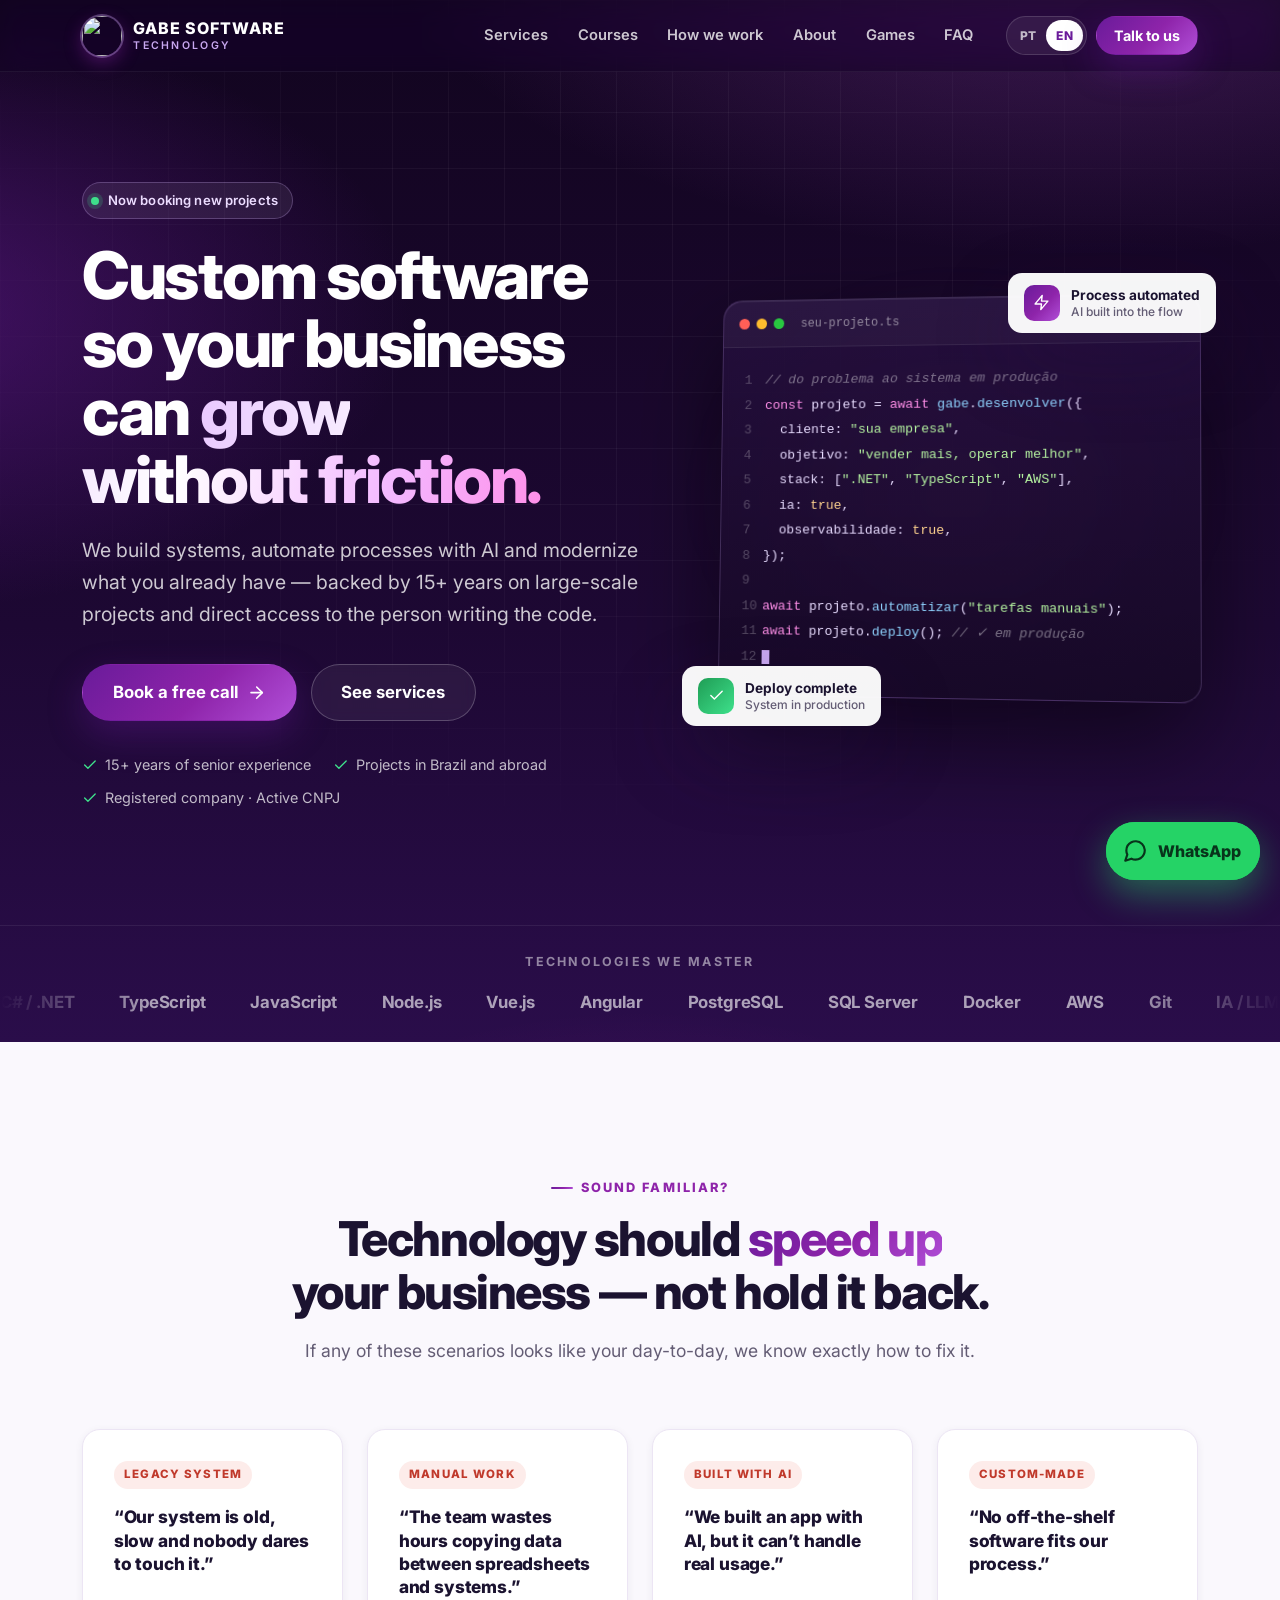
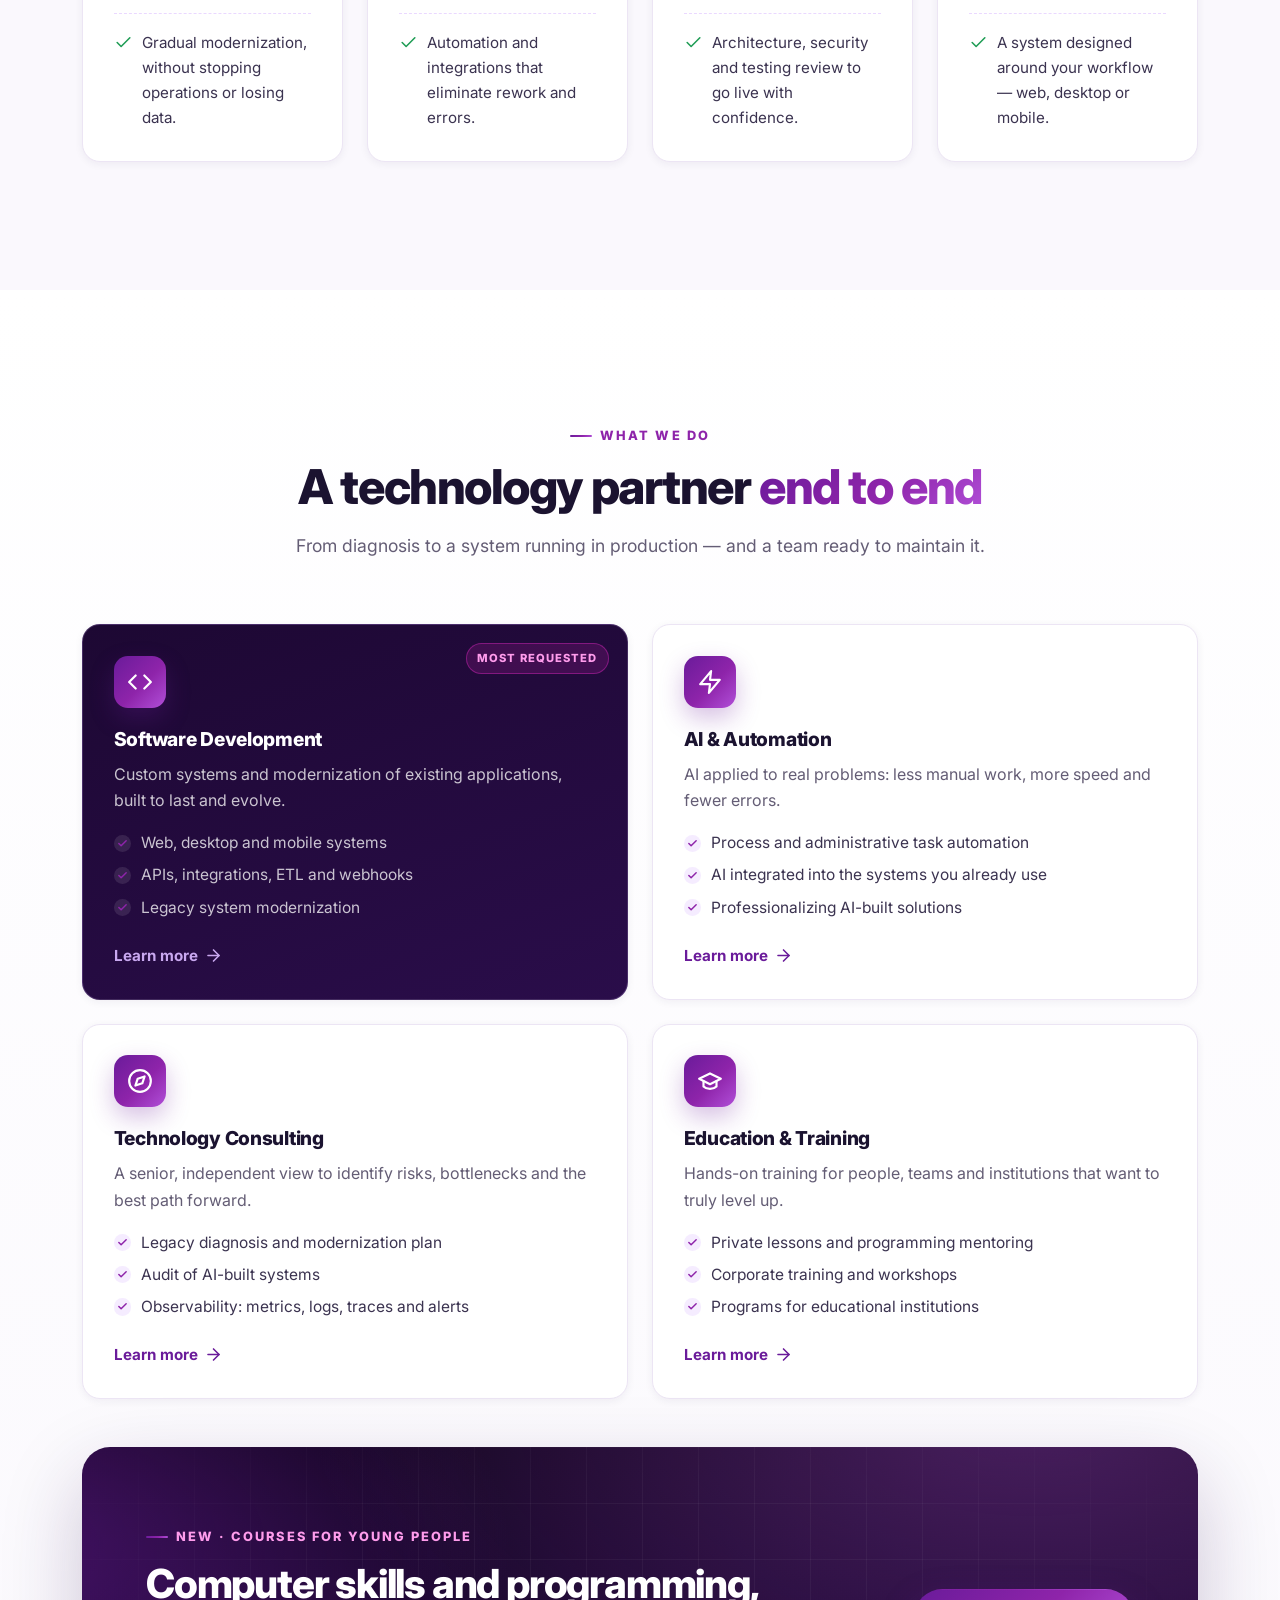
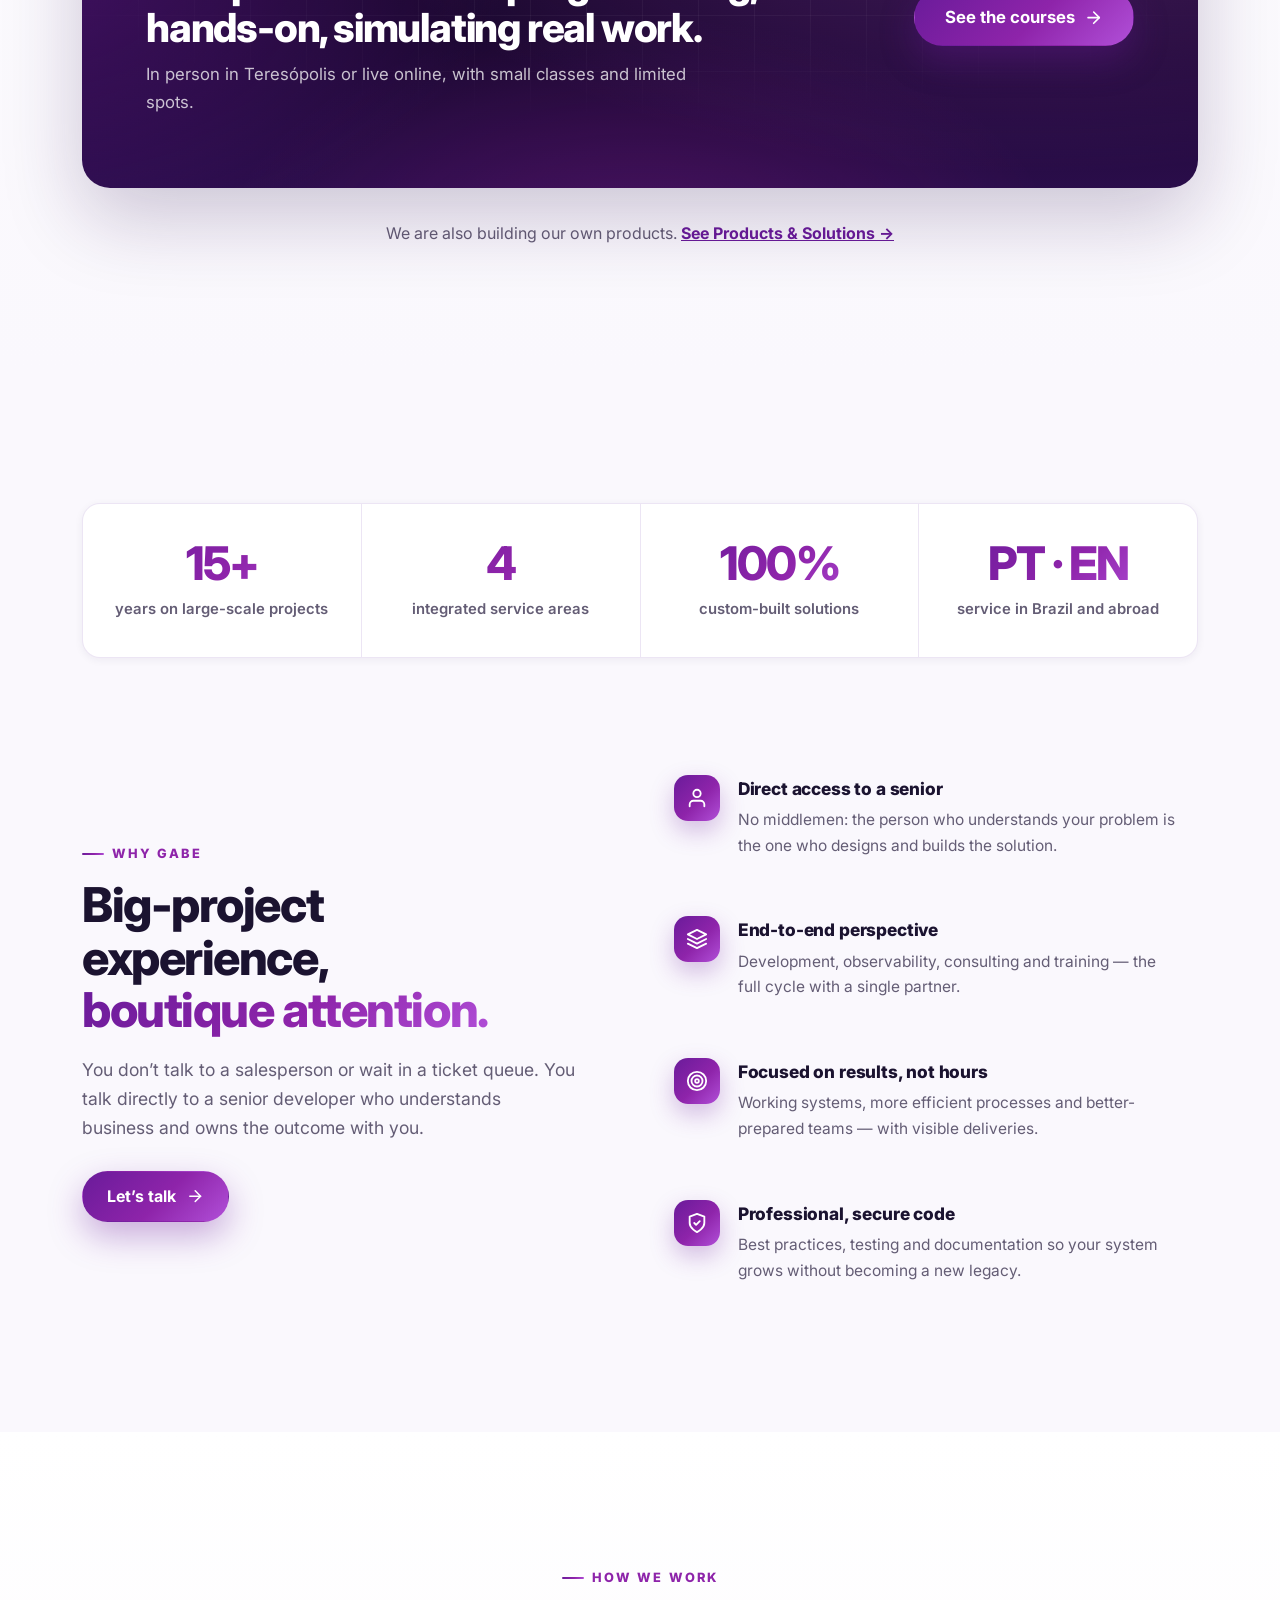
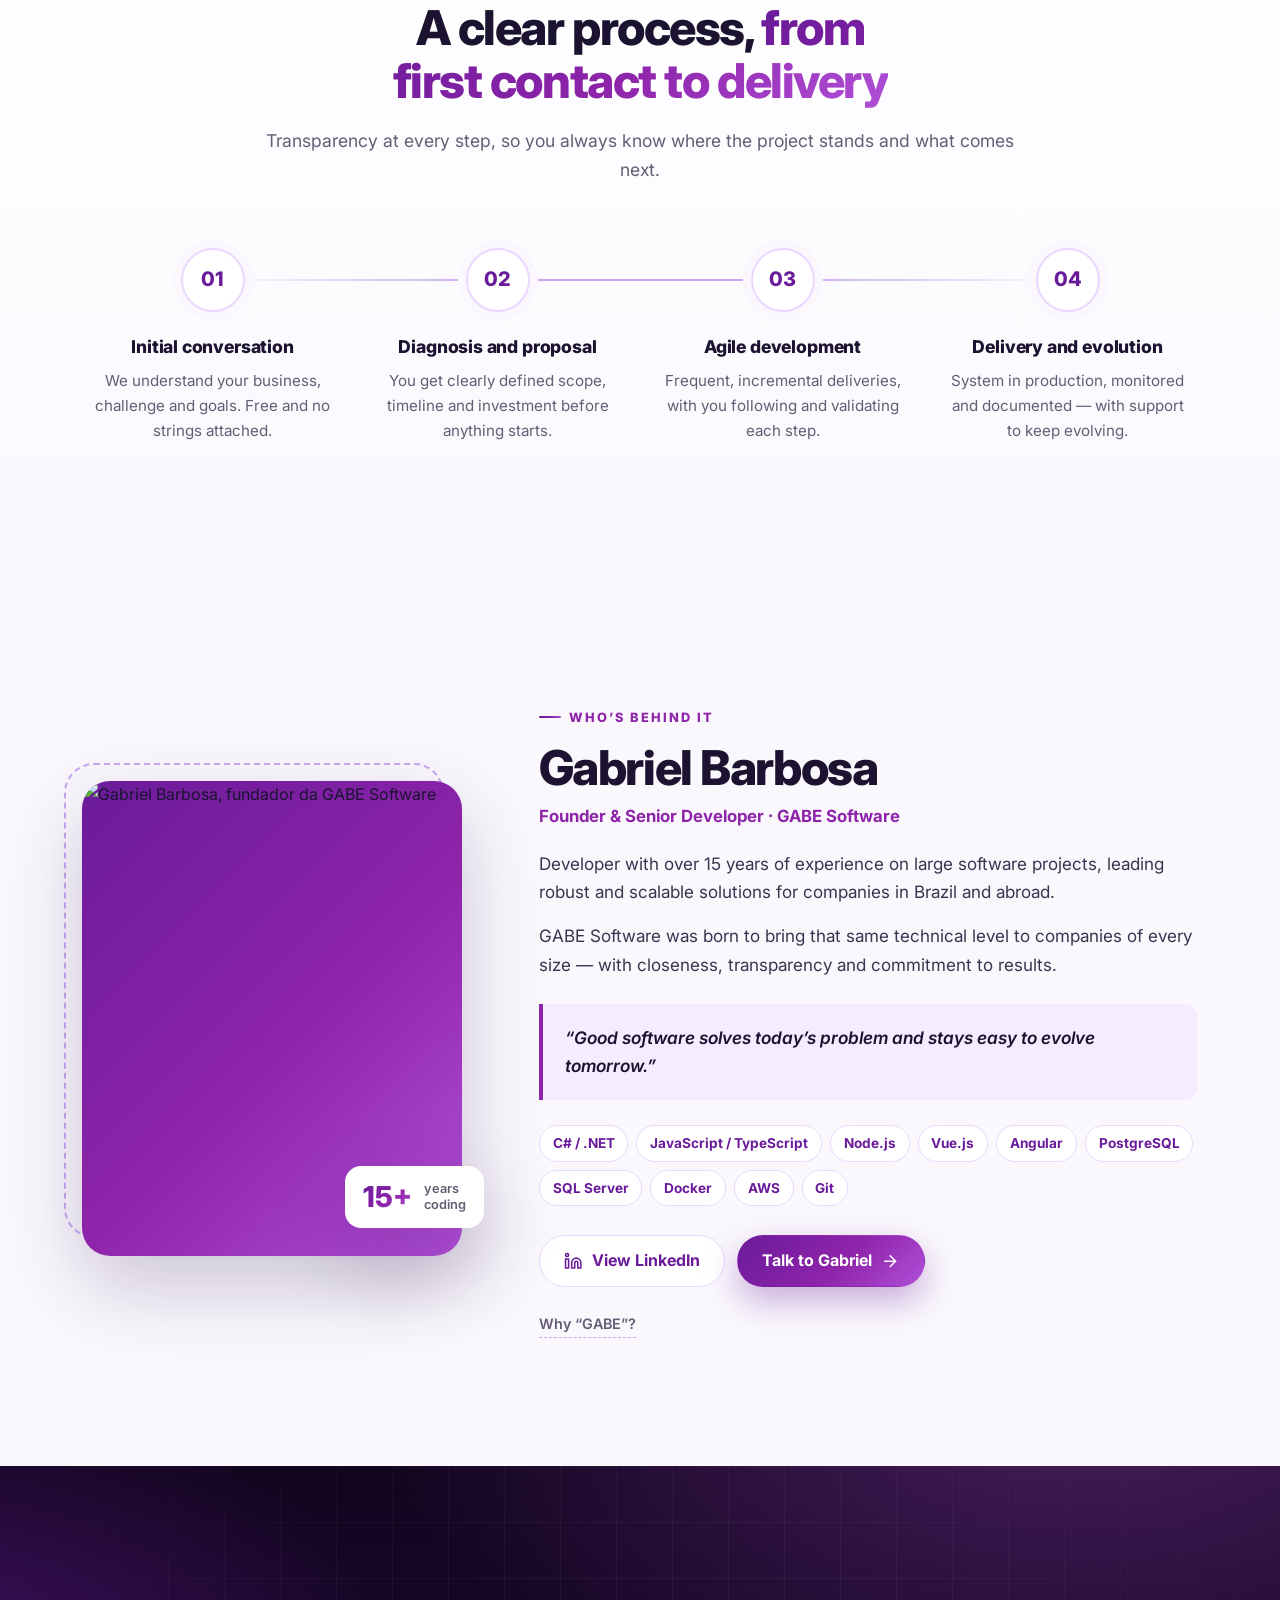
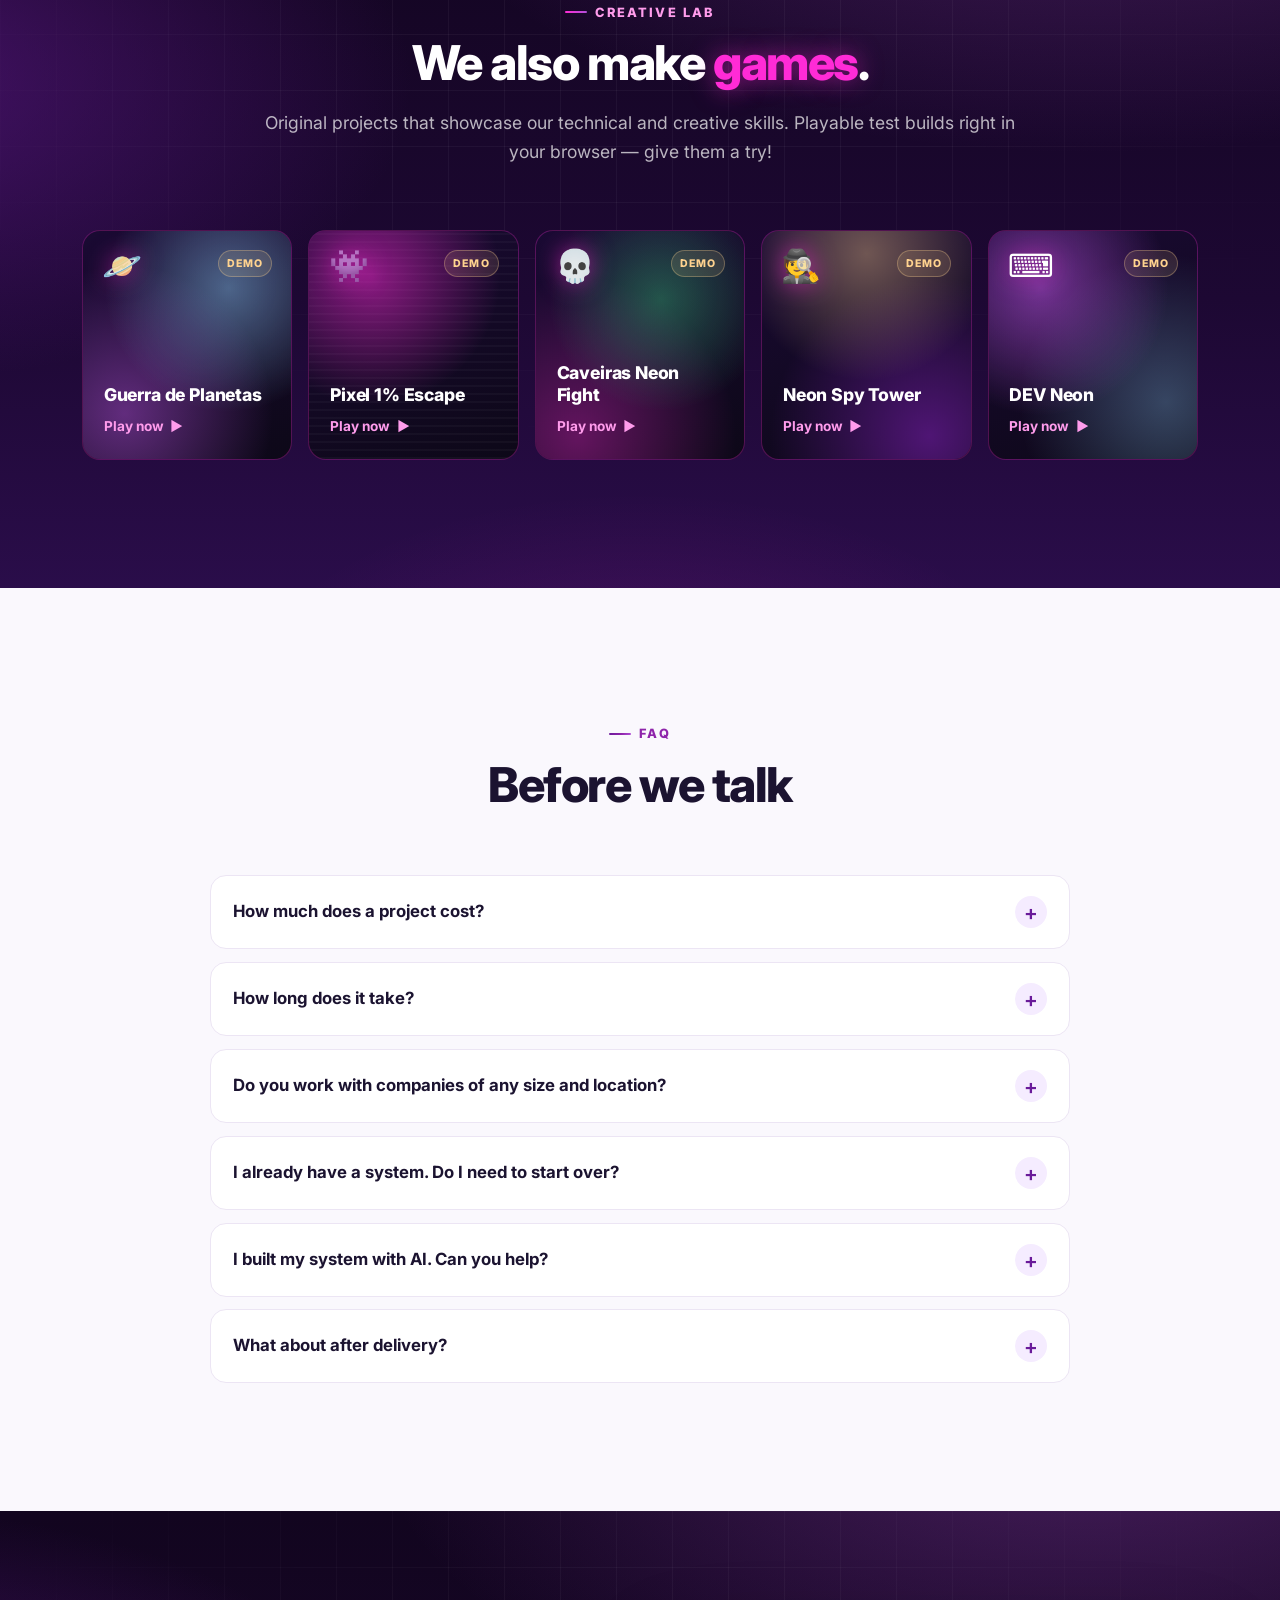
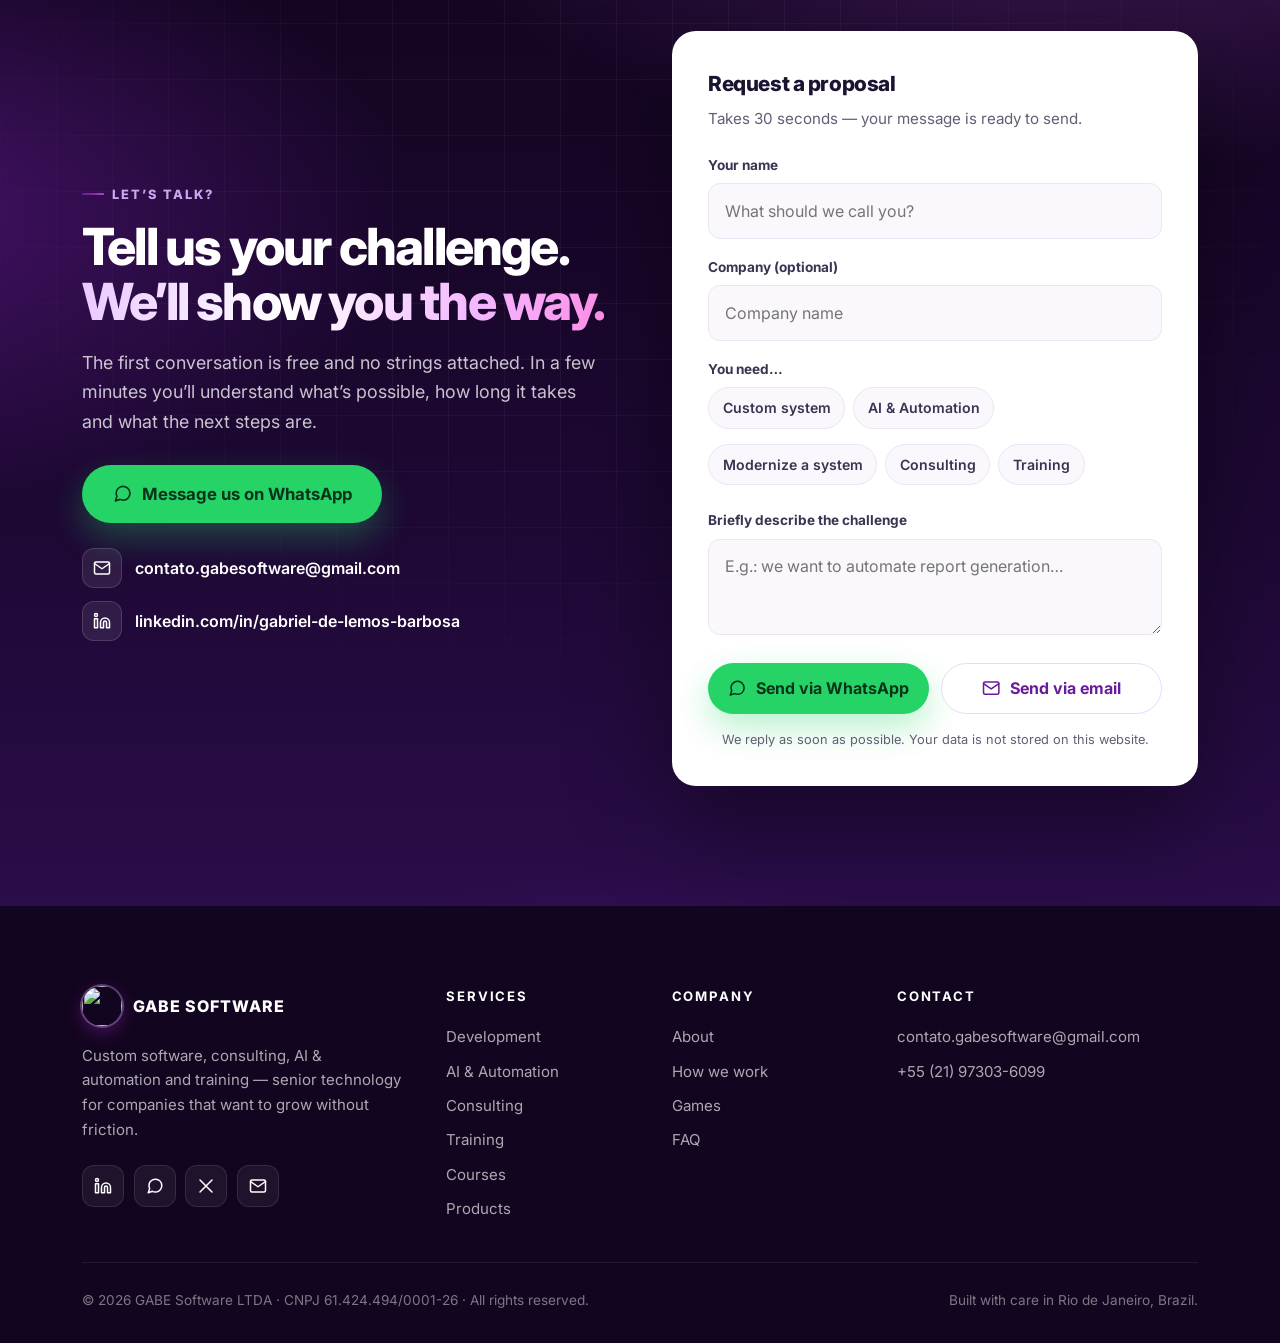
==== commit 11edcbfe: "Adiciona nota discreta sobre o significado do nome GABE Co-Authored-By: Claude Opus 5.5 <noreply@ant" ====
--- a/index.html
+++ b/index.html
@@ -22,7 +22,7 @@
   <link rel="preconnect" href="https://fonts.googleapis.com">
   <link rel="preconnect" href="https://fonts.gstatic.com" crossorigin>
   <link href="https://fonts.googleapis.com/css2?family=Inter:wght@400;500;600;700;800&display=swap" rel="stylesheet">
-  <link rel="stylesheet" href="css/styles.css?v=3">
+  <link rel="stylesheet" href="css/styles.css?v=4">
   <script type="application/ld+json">
   {
     "@context": "https://schema.org",
@@ -339,6 +339,16 @@
             <a class="btn btn-outline" href="https://www.linkedin.com/in/gabriel-de-lemos-barbosa/" target="_blank" rel="noopener noreferrer"><svg class="icon"><use href="#i-linkedin"/></svg><span data-i18n="aboutLinkedin">Ver LinkedIn</span></a>
             <a class="btn btn-primary btn-arrow" href="#contato"><span data-i18n="aboutCta">Falar com o Gabriel</span><svg class="icon"><use href="#i-arrow"/></svg></a>
           </div>
+          <details class="name-note">
+            <summary data-i18n="nameQ">Por que “GABE”?</summary>
+            <p data-i18n="nameIntro">Gabe é como muitos chamam o Gabriel. Para a empresa, o nome também representa os seus pilares:</p>
+            <ul>
+              <li><b>G</b><span data-i18n="nameG"><strong>Games</strong>: entretenimento, experiências imersivas e interatividade.</span></li>
+              <li><b>A</b><span data-i18n="nameA"><strong>Automation</strong>: otimização de processos, inteligência, ferramentas e engenharia de software.</span></li>
+              <li><b>B</b><span data-i18n="nameB"><strong>Business</strong>: soluções corporativas, gestão e valor de mercado.</span></li>
+              <li><b>E</b><span data-i18n="nameE"><strong>Education</strong>: capacitação, aprendizado e disseminação de conhecimento.</span></li>
+            </ul>
+          </details>
         </div>
       </div>
     </section>
@@ -568,6 +578,11 @@
         aboutBio2: 'GABE Software was born to bring that same technical level to companies of every size — with closeness, transparency and commitment to results.',
         aboutQuote: '“Good software solves today’s problem and stays easy to evolve tomorrow.”',
         aboutLinkedin: 'View LinkedIn', aboutCta: 'Talk to Gabriel',
+        nameQ: 'Why “GABE”?', nameIntro: 'Gabe is what many people call Gabriel. For the company, the name also stands for its pillars:',
+        nameG: '<strong>Games</strong>: entertainment, immersive experiences and interactivity.',
+        nameA: '<strong>Automation</strong>: process optimization, intelligence, tools and software engineering.',
+        nameB: '<strong>Business</strong>: corporate solutions, management and market value.',
+        nameE: '<strong>Education</strong>: training, learning and sharing knowledge.',
         gamesKicker: 'Creative lab', gamesTitle: 'We also make <em>games</em>.',
         gamesIntro: 'Original projects that showcase our technical and creative skills. Playable test builds right in your browser — give them a try!',
         gStatus: 'Demo', gPlay: 'Play now',
@@ -590,6 +605,6 @@
       }
     };
   </script>
-  <script src="js/common.js?v=3"></script>
+  <script src="js/common.js?v=4"></script>
 </body>
 </html>
--- a/css/styles.css
+++ b/css/styles.css
@@ -298,6 +298,15 @@
 .tags { display: flex; flex-wrap: wrap; gap: .5rem; margin: 1.3rem 0 1.8rem; }
 .tags span { font-size: .85rem; font-weight: 700; color: var(--purple); background: #fff; border: 1px solid var(--lilac-border); padding: .38rem .8rem; border-radius: 999px; }
 .about-actions { display: flex; flex-wrap: wrap; gap: .75rem; }
+.name-note { margin-top: 1.6rem; font-size: .9rem; color: var(--muted); }
+.name-note summary { display: inline-flex; align-items: center; gap: .4rem; cursor: pointer; list-style: none; font-weight: 600; color: var(--muted); border-bottom: 1px dashed var(--lilac); padding-bottom: 1px; }
+.name-note summary::-webkit-details-marker { display: none; }
+.name-note summary:hover { color: var(--purple); }
+.name-note p { margin: .8rem 0 .6rem; }
+.name-note ul { list-style: none; display: grid; gap: .4rem; }
+.name-note li { display: flex; gap: .6rem; align-items: baseline; }
+.name-note li b { flex: none; width: 1.4rem; height: 1.4rem; border-radius: 6px; display: grid; place-items: center; font-size: .78rem; color: #fff; background: var(--grad); }
+.name-note strong { color: var(--ink-2); }
 
 /* ---------- Games (dark) ---------- */
 .games { padding: clamp(72px, 10vw, 128px) 0; }
